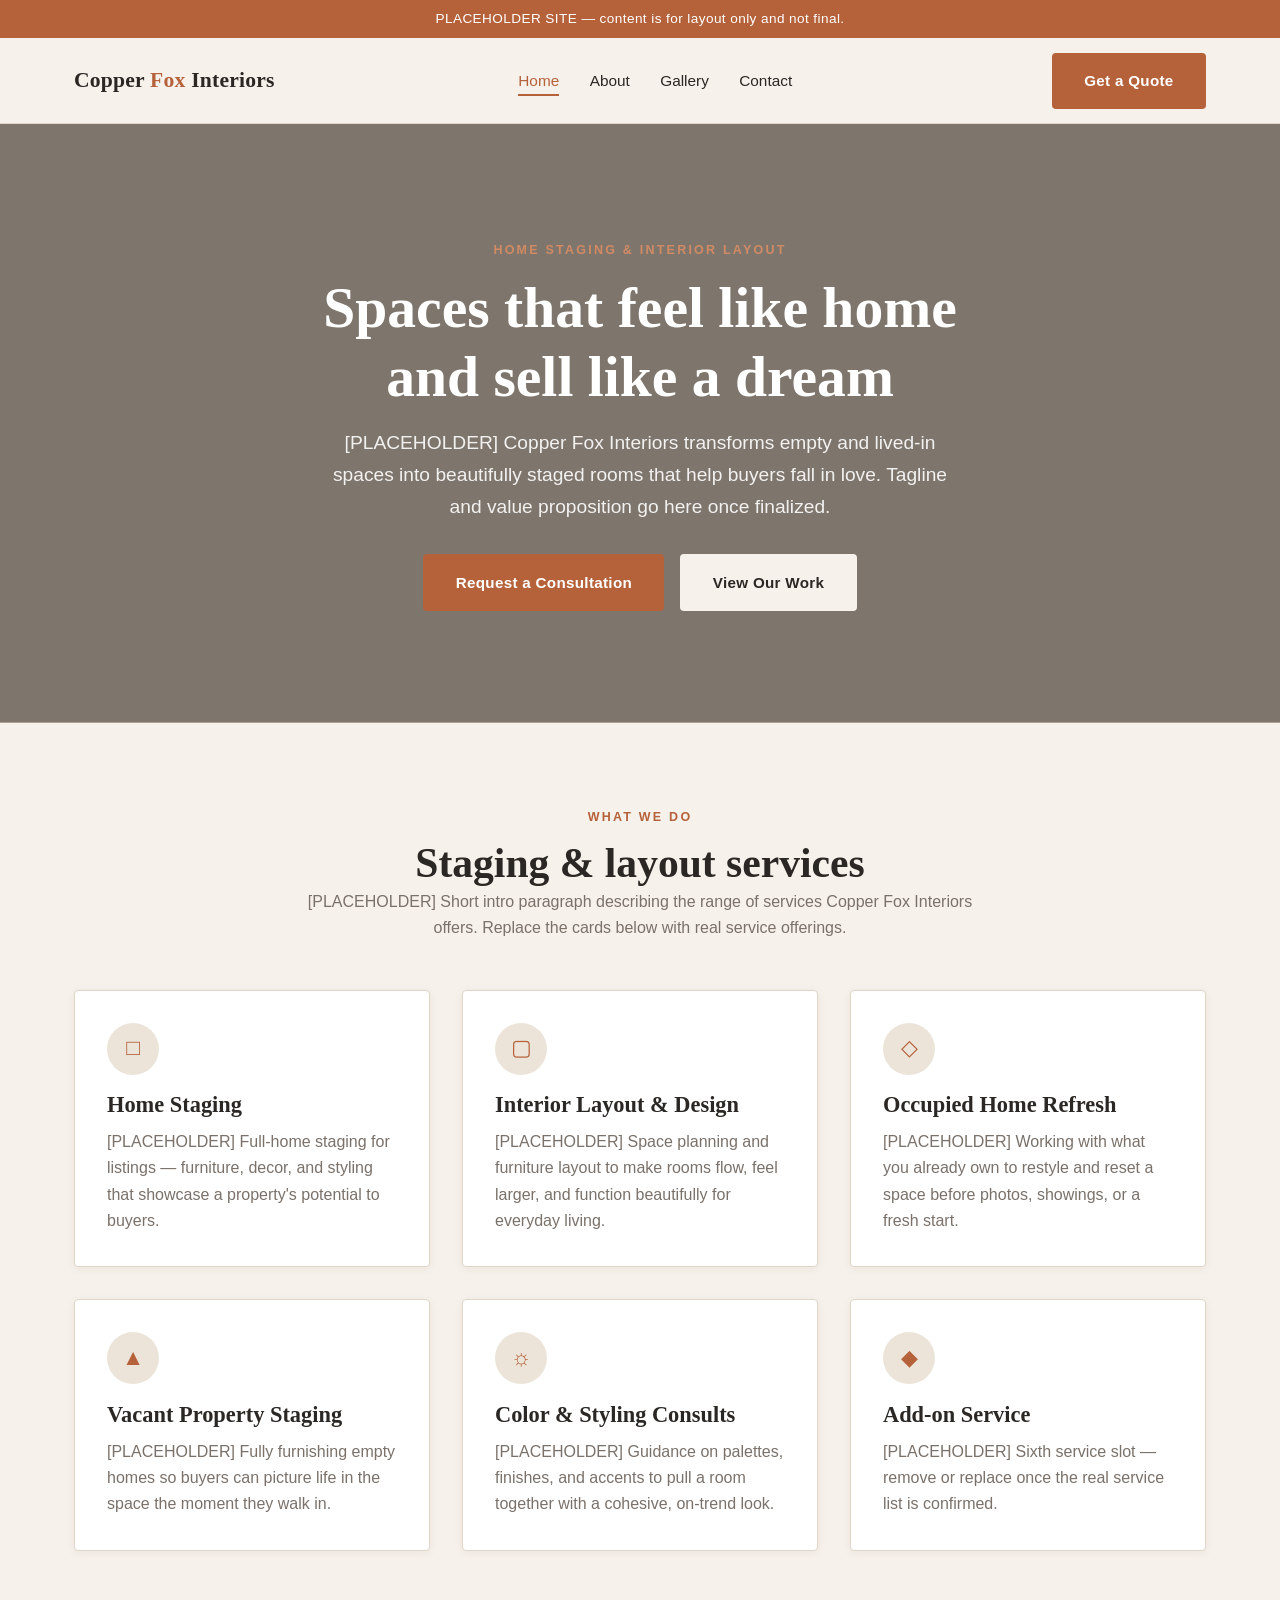
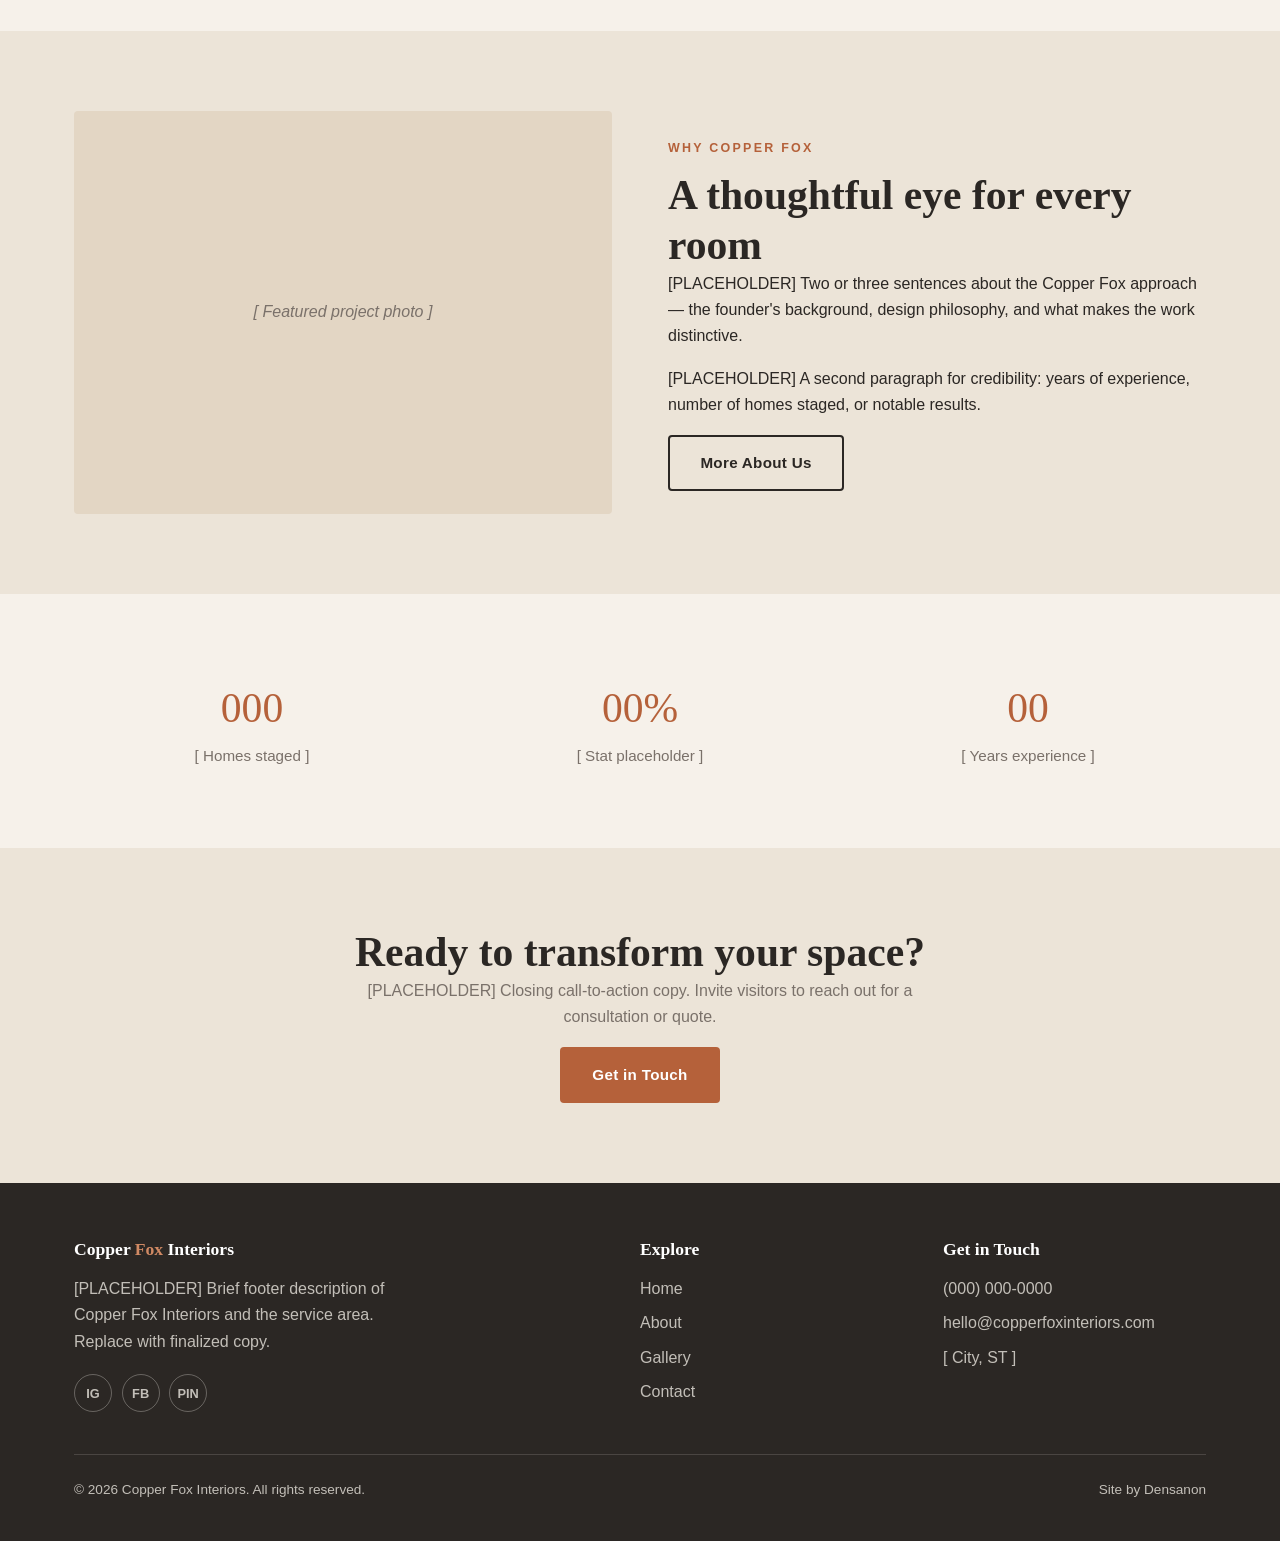
==== index.html @ 5c90b41a "Scaffold Copper Fox Interiors site with placeholders Home / About / Gallery / Contact static pages, " ====
<!DOCTYPE html>
<html lang="en">
<head>
  <meta charset="UTF-8">
  <meta name="viewport" content="width=device-width, initial-scale=1.0">
  <title>Copper Fox Interiors — Home Staging &amp; Interior Layout</title>
  <meta name="description" content="Copper Fox Interiors provides professional home staging and interior layout design. [PLACEHOLDER — replace with real service description and service area.]">
  <meta name="robots" content="index, follow">
  <link rel="canonical" href="https://copperfoxinteriors.com/">
  <meta property="og:title" content="Copper Fox Interiors — Home Staging &amp; Interior Layout">
  <meta property="og:description" content="Professional home staging and interior layout design. [PLACEHOLDER]">
  <meta property="og:type" content="website">
  <meta property="og:url" content="https://copperfoxinteriors.com/">
  <link rel="stylesheet" href="css/styles.css">

  <!-- TODO: replace with real LocalBusiness schema once details arrive -->
  <script type="application/ld+json">
  {
    "@context": "https://schema.org",
    "@type": "HomeAndConstructionBusiness",
    "name": "Copper Fox Interiors",
    "url": "https://copperfoxinteriors.com",
    "description": "Home staging and interior layout design. [PLACEHOLDER]",
    "telephone": "+1-000-000-0000",
    "address": {
      "@type": "PostalAddress",
      "addressLocality": "[CITY]",
      "addressRegion": "[ST]",
      "addressCountry": "US"
    },
    "priceRange": "$$"
  }
  </script>
</head>
<body>

  <!-- Remove this banner before launch -->
  <div class="placeholder-banner">PLACEHOLDER SITE — content is for layout only and not final.</div>

  <!-- ===== Header ===== -->
  <header class="site-header">
    <div class="header-inner">
      <a href="index.html" class="logo">
        <span class="logo-mark">Copper&nbsp;<span>Fox</span>&nbsp;Interiors</span>
      </a>
      <nav class="main-nav">
        <ul>
          <li><a href="index.html">Home</a></li>
          <li><a href="about.html">About</a></li>
          <li><a href="gallery.html">Gallery</a></li>
          <li><a href="contact.html">Contact</a></li>
        </ul>
      </nav>
      <a href="contact.html" class="btn btn-primary header-cta header-cta-desktop">Get a Quote</a>
      <button class="menu-toggle" aria-label="Toggle navigation menu">
        <span></span><span></span><span></span>
      </button>
    </div>
  </header>

  <!-- ===== Hero ===== -->
  <section class="hero">
    <div class="container">
      <span class="eyebrow">Home Staging &amp; Interior Layout</span>
      <h1>Spaces that feel like home<br>and sell like a dream</h1>
      <p>[PLACEHOLDER] Copper Fox Interiors transforms empty and lived-in spaces into
        beautifully staged rooms that help buyers fall in love. Tagline and value
        proposition go here once finalized.</p>
      <div class="hero-actions">
        <a href="contact.html" class="btn btn-primary">Request a Consultation</a>
        <a href="gallery.html" class="btn btn-light">View Our Work</a>
      </div>
    </div>
  </section>

  <!-- ===== Services ===== -->
  <section class="section">
    <div class="container">
      <div class="section-head">
        <span class="eyebrow">What We Do</span>
        <h2>Staging &amp; layout services</h2>
        <p>[PLACEHOLDER] Short intro paragraph describing the range of services Copper Fox
          Interiors offers. Replace the cards below with real service offerings.</p>
      </div>
      <div class="grid grid-3">
        <div class="card">
          <div class="card-icon">&#9633;</div>
          <h3>Home Staging</h3>
          <p>[PLACEHOLDER] Full-home staging for listings — furniture, decor, and styling
            that showcase a property's potential to buyers.</p>
        </div>
        <div class="card">
          <div class="card-icon">&#9634;</div>
          <h3>Interior Layout &amp; Design</h3>
          <p>[PLACEHOLDER] Space planning and furniture layout to make rooms flow, feel
            larger, and function beautifully for everyday living.</p>
        </div>
        <div class="card">
          <div class="card-icon">&#9671;</div>
          <h3>Occupied Home Refresh</h3>
          <p>[PLACEHOLDER] Working with what you already own to restyle and reset a space
            before photos, showings, or a fresh start.</p>
        </div>
        <div class="card">
          <div class="card-icon">&#9650;</div>
          <h3>Vacant Property Staging</h3>
          <p>[PLACEHOLDER] Fully furnishing empty homes so buyers can picture life in
            the space the moment they walk in.</p>
        </div>
        <div class="card">
          <div class="card-icon">&#9788;</div>
          <h3>Color &amp; Styling Consults</h3>
          <p>[PLACEHOLDER] Guidance on palettes, finishes, and accents to pull a room
            together with a cohesive, on-trend look.</p>
        </div>
        <div class="card">
          <div class="card-icon">&#9670;</div>
          <h3>Add-on Service</h3>
          <p>[PLACEHOLDER] Sixth service slot — remove or replace once the real service
            list is confirmed.</p>
        </div>
      </div>
    </div>
  </section>

  <!-- ===== Split / about teaser ===== -->
  <section class="section section-alt">
    <div class="container split">
      <div class="media"><span>[ Featured project photo ]</span></div>
      <div>
        <span class="eyebrow">Why Copper Fox</span>
        <h2>A thoughtful eye for every room</h2>
        <p>[PLACEHOLDER] Two or three sentences about the Copper Fox approach — the
          founder's background, design philosophy, and what makes the work distinctive.</p>
        <p>[PLACEHOLDER] A second paragraph for credibility: years of experience, number
          of homes staged, or notable results.</p>
        <a href="about.html" class="btn btn-outline">More About Us</a>
      </div>
    </div>
  </section>

  <!-- ===== Stats ===== -->
  <section class="section">
    <div class="container stats">
      <div>
        <div class="stat-num">000</div>
        <div class="stat-label">[ Homes staged ]</div>
      </div>
      <div>
        <div class="stat-num">00%</div>
        <div class="stat-label">[ Stat placeholder ]</div>
      </div>
      <div>
        <div class="stat-num">00</div>
        <div class="stat-label">[ Years experience ]</div>
      </div>
    </div>
  </section>

  <!-- ===== CTA ===== -->
  <section class="section section-alt">
    <div class="container section-head" style="margin-bottom:0;">
      <h2>Ready to transform your space?</h2>
      <p>[PLACEHOLDER] Closing call-to-action copy. Invite visitors to reach out for a
        consultation or quote.</p>
      <a href="contact.html" class="btn btn-primary">Get in Touch</a>
    </div>
  </section>

  <!-- ===== Footer ===== -->
  <footer class="site-footer">
    <div class="container">
      <div class="footer-grid">
        <div class="footer-col footer-about">
          <h4>Copper <span style="color:var(--color-copper-light);">Fox</span> Interiors</h4>
          <p>[PLACEHOLDER] Brief footer description of Copper Fox Interiors and the
            service area. Replace with finalized copy.</p>
          <div class="footer-social">
            <a href="#" aria-label="Instagram">IG</a>
            <a href="#" aria-label="Facebook">FB</a>
            <a href="#" aria-label="Pinterest">PIN</a>
          </div>
        </div>
        <div class="footer-col">
          <h4>Explore</h4>
          <ul>
            <li><a href="index.html">Home</a></li>
            <li><a href="about.html">About</a></li>
            <li><a href="gallery.html">Gallery</a></li>
            <li><a href="contact.html">Contact</a></li>
          </ul>
        </div>
        <div class="footer-col">
          <h4>Get in Touch</h4>
          <ul>
            <li><a href="tel:+10000000000">(000) 000-0000</a></li>
            <li><a href="mailto:hello@copperfoxinteriors.com">hello@copperfoxinteriors.com</a></li>
            <li>[ City, ST ]</li>
          </ul>
        </div>
      </div>
      <div class="footer-bottom">
        <p>&copy; 2026 Copper Fox Interiors. All rights reserved.</p>
        <p>Site by Densanon</p>
      </div>
    </div>
  </footer>

  <script src="js/main.js"></script>
</body>
</html>
---- css/styles.css ----
/* ============================================
   Copper Fox Interiors — Stylesheet
   Palette: copper / charcoal / warm cream
   ============================================ */

:root {
  --color-copper: #b5613a;       /* fox copper, primary accent */
  --color-copper-dark: #8f4a2b;
  --color-copper-light: #d18a64;
  --color-charcoal: #2b2724;     /* warm near-black for text/headers */
  --color-charcoal-soft: #423c37;
  --color-cream: #f6f1ea;        /* page background */
  --color-cream-dark: #ece4d8;
  --color-sand: #e3d6c4;
  --color-white: #ffffff;
  --color-muted: #7a716a;
  --color-line: #e0d6c8;
  --color-error: #c0392b;
  --color-success: #4f7d4f;

  --font-display: "Georgia", "Times New Roman", serif;
  --font-body: -apple-system, BlinkMacSystemFont, "Segoe UI", Roboto, Helvetica, Arial, sans-serif;

  --maxw: 1180px;
  --radius: 4px;
  --shadow-sm: 0 2px 10px rgba(43, 39, 36, 0.06);
  --shadow-md: 0 10px 30px rgba(43, 39, 36, 0.10);
  --transition: 0.25s ease;
}

* { box-sizing: border-box; margin: 0; padding: 0; }

html { scroll-behavior: smooth; }

body {
  font-family: var(--font-body);
  color: var(--color-charcoal);
  background: var(--color-cream);
  line-height: 1.65;
  -webkit-font-smoothing: antialiased;
}

h1, h2, h3, h4 {
  font-family: var(--font-display);
  font-weight: 600;
  line-height: 1.2;
  color: var(--color-charcoal);
}

h1 { font-size: clamp(2.2rem, 5vw, 3.6rem); }
h2 { font-size: clamp(1.8rem, 3.5vw, 2.6rem); }
h3 { font-size: 1.4rem; }

p { margin-bottom: 1rem; }

a { color: var(--color-copper); text-decoration: none; transition: color var(--transition); }
a:hover { color: var(--color-copper-dark); }

img { max-width: 100%; display: block; }

.container { max-width: var(--maxw); margin: 0 auto; padding: 0 1.5rem; }

.section { padding: 5rem 0; }
.section-alt { background: var(--color-cream-dark); }

.eyebrow {
  display: inline-block;
  font-family: var(--font-body);
  text-transform: uppercase;
  letter-spacing: 0.18em;
  font-size: 0.78rem;
  font-weight: 600;
  color: var(--color-copper);
  margin-bottom: 0.75rem;
}

.section-head { text-align: center; max-width: 680px; margin: 0 auto 3rem; }
.section-head p { color: var(--color-muted); }

/* --- Buttons --- */
.btn {
  display: inline-block;
  padding: 0.85rem 1.9rem;
  border-radius: var(--radius);
  font-weight: 600;
  font-size: 0.95rem;
  letter-spacing: 0.02em;
  cursor: pointer;
  border: 2px solid transparent;
  transition: all var(--transition);
}
.btn-primary { background: var(--color-copper); color: var(--color-white); }
.btn-primary:hover { background: var(--color-copper-dark); color: var(--color-white); transform: translateY(-2px); }
.btn-outline { border-color: var(--color-charcoal); color: var(--color-charcoal); background: transparent; }
.btn-outline:hover { background: var(--color-charcoal); color: var(--color-cream); }
.btn-light { background: var(--color-cream); color: var(--color-charcoal); }
.btn-light:hover { background: var(--color-white); }

/* ============================================
   Header
   ============================================ */
.site-header {
  position: sticky; top: 0; z-index: 100;
  background: rgba(246, 241, 234, 0.95);
  backdrop-filter: blur(8px);
  border-bottom: 1px solid var(--color-line);
  transition: box-shadow var(--transition);
}
.site-header.scrolled { box-shadow: var(--shadow-sm); }
.header-inner {
  max-width: var(--maxw); margin: 0 auto;
  display: flex; align-items: center; justify-content: space-between;
  padding: 0.9rem 1.5rem;
}
.logo { display: flex; align-items: center; gap: 0.6rem; }
.logo-mark {
  font-family: var(--font-display);
  font-size: 1.35rem; font-weight: 700; color: var(--color-charcoal);
  letter-spacing: 0.01em;
}
.logo-mark span { color: var(--color-copper); }

.main-nav ul { list-style: none; display: flex; gap: 1.9rem; align-items: center; }
.main-nav a {
  color: var(--color-charcoal); font-weight: 500; font-size: 0.96rem;
  padding: 0.3rem 0; position: relative;
}
.main-nav a::after {
  content: ""; position: absolute; left: 0; bottom: -2px;
  width: 0; height: 2px; background: var(--color-copper); transition: width var(--transition);
}
.main-nav a:hover::after, .main-nav a.active::after { width: 100%; }
.main-nav a.active { color: var(--color-copper); }

.header-cta { margin-left: 1rem; }

.menu-toggle {
  display: none; flex-direction: column; gap: 5px;
  background: none; border: none; cursor: pointer; padding: 6px;
}
.menu-toggle span { width: 26px; height: 2px; background: var(--color-charcoal); transition: var(--transition); }
.menu-toggle.active span:nth-child(1) { transform: translateY(7px) rotate(45deg); }
.menu-toggle.active span:nth-child(2) { opacity: 0; }
.menu-toggle.active span:nth-child(3) { transform: translateY(-7px) rotate(-45deg); }

/* ============================================
   Hero
   ============================================ */
.hero {
  position: relative;
  background:
    linear-gradient(rgba(43,39,36,0.55), rgba(43,39,36,0.55)),
    var(--color-sand);
  background-size: cover; background-position: center;
  color: var(--color-cream);
  text-align: center;
  padding: 7rem 1.5rem;
}
.hero h1 { color: var(--color-white); margin-bottom: 1rem; }
.hero p { font-size: 1.2rem; max-width: 620px; margin: 0 auto 2rem; color: rgba(255,255,255,0.9); }
.hero .eyebrow { color: var(--color-copper-light); }
.hero-actions { display: flex; gap: 1rem; justify-content: center; flex-wrap: wrap; }

/* ============================================
   Feature / Service cards
   ============================================ */
.grid { display: grid; gap: 2rem; }
.grid-3 { grid-template-columns: repeat(3, 1fr); }
.grid-2 { grid-template-columns: repeat(2, 1fr); }

.card {
  background: var(--color-white);
  border: 1px solid var(--color-line);
  border-radius: var(--radius);
  padding: 2rem;
  box-shadow: var(--shadow-sm);
  transition: transform var(--transition), box-shadow var(--transition);
}
.card:hover { transform: translateY(-4px); box-shadow: var(--shadow-md); }
.card-icon {
  width: 52px; height: 52px; border-radius: 50%;
  background: var(--color-cream-dark); color: var(--color-copper);
  display: flex; align-items: center; justify-content: center;
  font-size: 1.4rem; margin-bottom: 1.1rem;
}
.card h3 { margin-bottom: 0.6rem; }
.card p { color: var(--color-muted); margin-bottom: 0; }

/* --- Split section (image + text) --- */
.split { display: grid; grid-template-columns: 1fr 1fr; gap: 3.5rem; align-items: center; }
.split .media {
  background: var(--color-sand);
  border-radius: var(--radius);
  aspect-ratio: 4 / 3;
  display: flex; align-items: center; justify-content: center;
  color: var(--color-muted); font-style: italic;
  overflow: hidden;
}
.split .media img { width: 100%; height: 100%; object-fit: cover; }

/* --- Stats --- */
.stats { display: grid; grid-template-columns: repeat(3, 1fr); gap: 2rem; text-align: center; }
.stat-num { font-family: var(--font-display); font-size: 2.6rem; color: var(--color-copper); }
.stat-label { color: var(--color-muted); font-size: 0.95rem; }

/* ============================================
   Gallery
   ============================================ */
.gallery-filters { display: flex; gap: 0.6rem; justify-content: center; flex-wrap: wrap; margin-bottom: 2.5rem; }
.filter-btn {
  background: transparent; border: 1px solid var(--color-line);
  padding: 0.5rem 1.2rem; border-radius: 30px; cursor: pointer;
  font-size: 0.9rem; color: var(--color-charcoal); transition: var(--transition);
}
.filter-btn:hover { border-color: var(--color-copper); color: var(--color-copper); }
.filter-btn.active { background: var(--color-copper); border-color: var(--color-copper); color: var(--color-white); }

.gallery-grid { display: grid; grid-template-columns: repeat(3, 1fr); gap: 1.25rem; }
.gallery-item {
  position: relative; aspect-ratio: 1; overflow: hidden; border-radius: var(--radius);
  background: var(--color-sand);
  display: flex; align-items: center; justify-content: center;
  color: var(--color-muted); font-style: italic; font-size: 0.85rem;
}
.gallery-item img { width: 100%; height: 100%; object-fit: cover; transition: transform 0.4s ease; }
.gallery-item:hover img { transform: scale(1.06); }
.gallery-caption {
  position: absolute; inset: auto 0 0 0;
  background: linear-gradient(transparent, rgba(43,39,36,0.8));
  color: var(--color-cream); padding: 1rem; font-size: 0.9rem; font-style: normal;
  opacity: 0; transition: opacity var(--transition);
}
.gallery-item:hover .gallery-caption { opacity: 1; }

/* ============================================
   Contact form
   ============================================ */
.contact-layout { display: grid; grid-template-columns: 1.2fr 1fr; gap: 3rem; }
.form-group { margin-bottom: 1.25rem; }
.form-group label { display: block; font-weight: 600; font-size: 0.9rem; margin-bottom: 0.4rem; }
.form-group input, .form-group select, .form-group textarea {
  width: 100%; padding: 0.8rem 1rem;
  border: 1px solid var(--color-line); border-radius: var(--radius);
  font-family: inherit; font-size: 1rem; background: var(--color-white);
  transition: border-color var(--transition);
}
.form-group input:focus, .form-group select:focus, .form-group textarea:focus {
  outline: none; border-color: var(--color-copper);
}
.form-group textarea { resize: vertical; min-height: 130px; }

.contact-info-card { background: var(--color-charcoal); color: var(--color-cream); padding: 2.5rem; border-radius: var(--radius); }
.contact-info-card h3 { color: var(--color-white); }
.contact-info-card a { color: var(--color-copper-light); }
.contact-info-item { margin-bottom: 1.4rem; }
.contact-info-item .label { text-transform: uppercase; letter-spacing: 0.1em; font-size: 0.75rem; color: var(--color-copper-light); }

/* ============================================
   Footer
   ============================================ */
.site-footer { background: var(--color-charcoal); color: rgba(246,241,234,0.75); padding: 3.5rem 0 1.5rem; }
.footer-grid { display: grid; grid-template-columns: 2fr 1fr 1fr; gap: 2.5rem; }
.footer-col h4 { color: var(--color-white); margin-bottom: 1rem; font-size: 1.1rem; }
.footer-col ul { list-style: none; }
.footer-col ul li { margin-bottom: 0.5rem; }
.footer-col a { color: rgba(246,241,234,0.75); }
.footer-col a:hover { color: var(--color-copper-light); }
.footer-about p { max-width: 360px; }
.footer-social { display: flex; gap: 0.6rem; margin-top: 1.2rem; }
.footer-social a {
  width: 38px; height: 38px; border-radius: 50%;
  border: 1px solid rgba(246,241,234,0.3);
  display: flex; align-items: center; justify-content: center;
  font-size: 0.8rem; font-weight: 600; color: rgba(246,241,234,0.75);
}
.footer-social a:hover { background: var(--color-copper); border-color: var(--color-copper); color: var(--color-white); }
.footer-bottom {
  border-top: 1px solid rgba(246,241,234,0.15);
  margin-top: 2.5rem; padding-top: 1.5rem;
  display: flex; justify-content: space-between; flex-wrap: wrap; gap: 0.5rem;
  font-size: 0.85rem;
}

/* --- Placeholder banner (remove before launch) --- */
.placeholder-banner {
  background: var(--color-copper);
  color: var(--color-white);
  text-align: center;
  padding: 0.5rem 1rem;
  font-size: 0.85rem;
  letter-spacing: 0.03em;
}

/* ============================================
   Page hero (interior pages)
   ============================================ */
.page-hero { background: var(--color-cream-dark); padding: 3.5rem 0; text-align: center; border-bottom: 1px solid var(--color-line); }
.page-hero p { color: var(--color-muted); max-width: 600px; margin: 0.5rem auto 0; }

/* ============================================
   Responsive
   ============================================ */
@media (max-width: 920px) {
  .grid-3, .stats, .gallery-grid { grid-template-columns: repeat(2, 1fr); }
  .split, .contact-layout, .footer-grid { grid-template-columns: 1fr; gap: 2rem; }
}

@media (max-width: 768px) {
  .menu-toggle { display: flex; }
  .header-cta-desktop { display: none; }
  .main-nav {
    position: fixed; inset: 0 0 0 auto; width: 80%; max-width: 320px;
    background: var(--color-cream); flex-direction: column;
    padding: 5rem 2rem 2rem; transform: translateX(100%);
    transition: transform var(--transition); box-shadow: var(--shadow-md);
  }
  .main-nav.open { transform: translateX(0); }
  .main-nav ul { flex-direction: column; gap: 1.4rem; align-items: flex-start; }
  .grid-3, .grid-2, .stats, .gallery-grid { grid-template-columns: 1fr; }
}
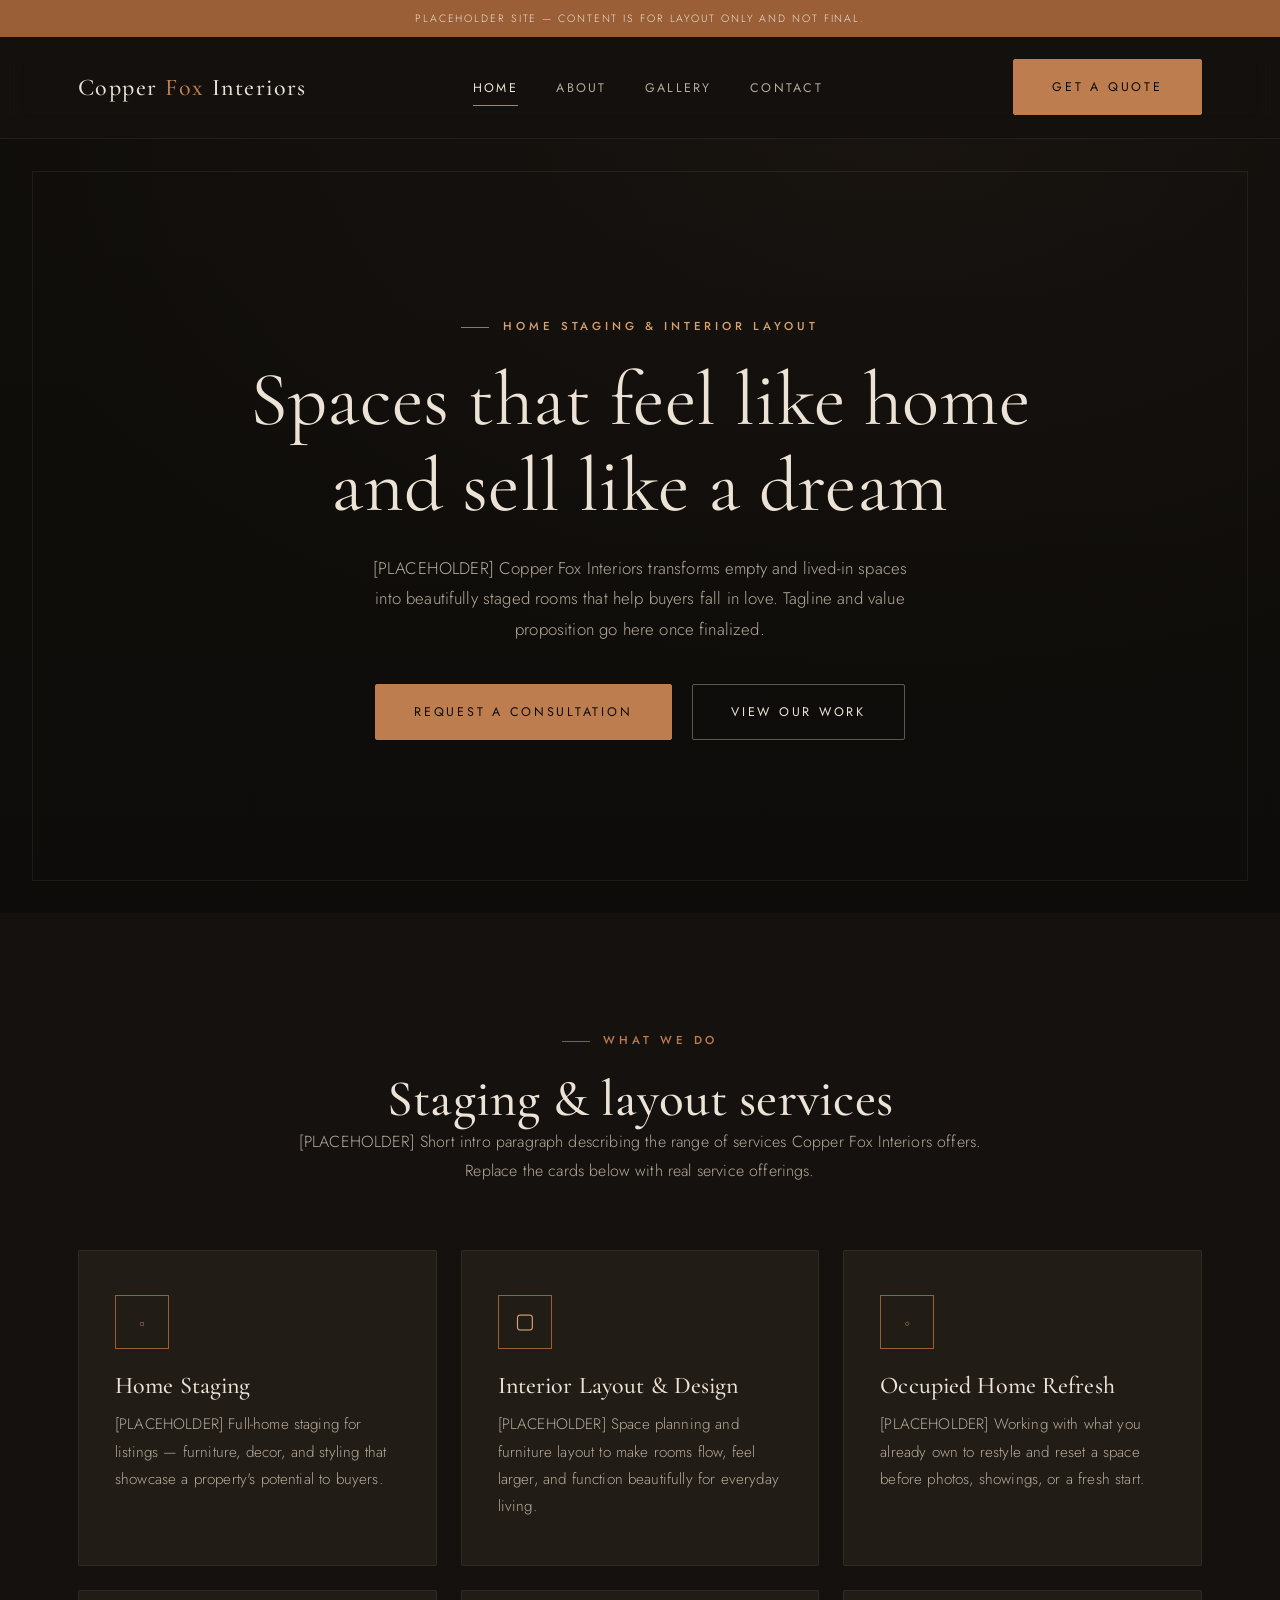
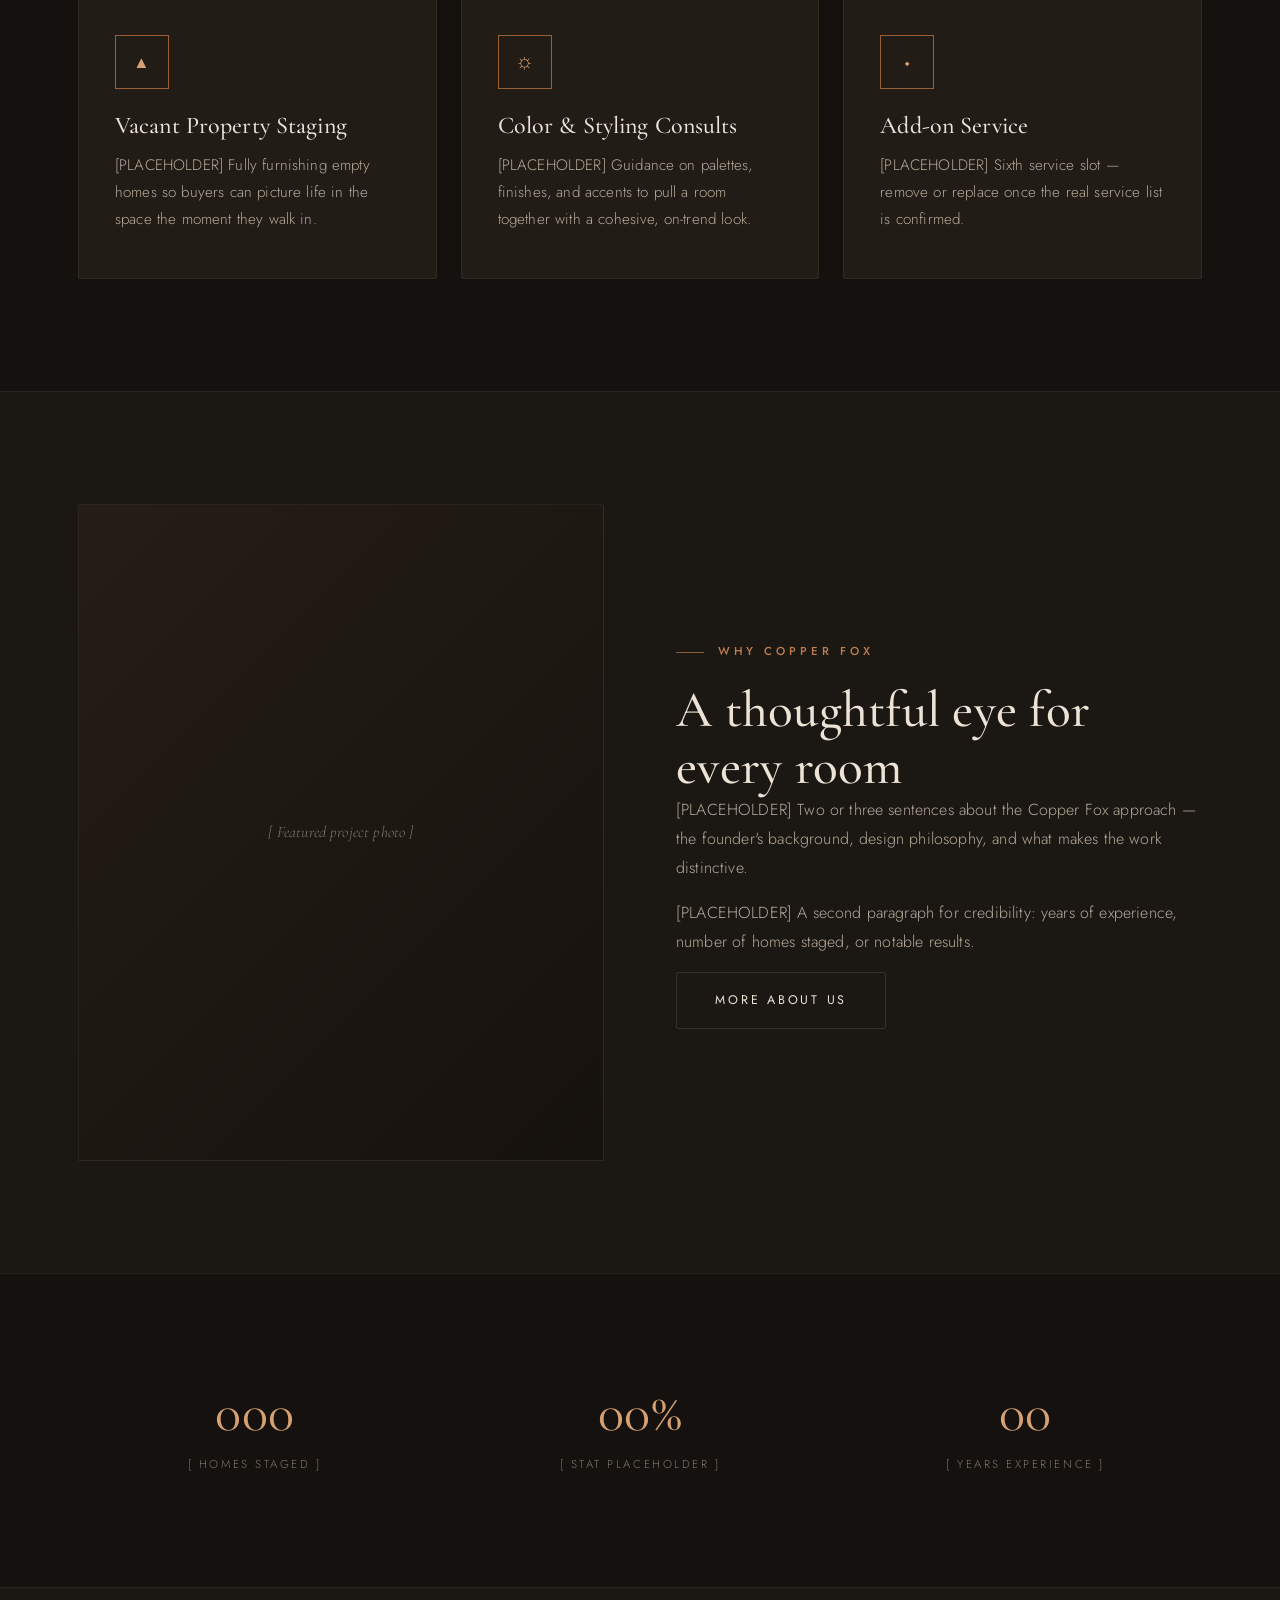
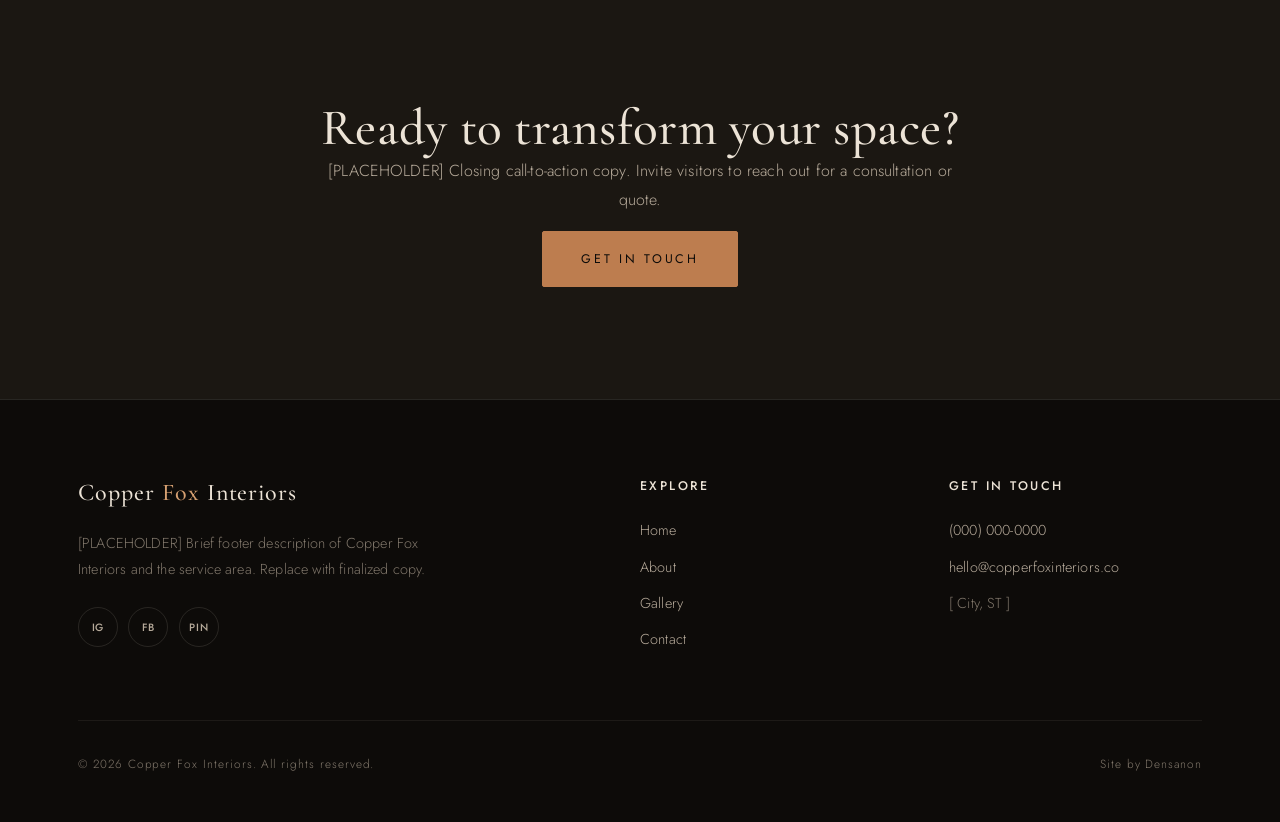
==== commit a2d06b1f: "Restyle to dark/moody/luxury/timeless theme, switch domain to .co - Rewrite styles.css: warm near-bl" ====
--- a/index.html
+++ b/index.html
@@ -6,11 +6,14 @@
   <title>Copper Fox Interiors — Home Staging &amp; Interior Layout</title>
   <meta name="description" content="Copper Fox Interiors provides professional home staging and interior layout design. [PLACEHOLDER — replace with real service description and service area.]">
   <meta name="robots" content="index, follow">
-  <link rel="canonical" href="https://copperfoxinteriors.com/">
+  <link rel="canonical" href="https://copperfoxinteriors.co/">
   <meta property="og:title" content="Copper Fox Interiors — Home Staging &amp; Interior Layout">
   <meta property="og:description" content="Professional home staging and interior layout design. [PLACEHOLDER]">
   <meta property="og:type" content="website">
-  <meta property="og:url" content="https://copperfoxinteriors.com/">
+  <meta property="og:url" content="https://copperfoxinteriors.co/">
+  <link rel="preconnect" href="https://fonts.googleapis.com">
+  <link rel="preconnect" href="https://fonts.gstatic.com" crossorigin>
+  <link href="https://fonts.googleapis.com/css2?family=Cormorant+Garamond:wght@400;500;600&display=swap&family=Jost:wght@300;400;500" rel="stylesheet">
   <link rel="stylesheet" href="css/styles.css">
 
   <!-- TODO: replace with real LocalBusiness schema once details arrive -->
@@ -19,7 +22,7 @@
     "@context": "https://schema.org",
     "@type": "HomeAndConstructionBusiness",
     "name": "Copper Fox Interiors",
-    "url": "https://copperfoxinteriors.com",
+    "url": "https://copperfoxinteriors.co",
     "description": "Home staging and interior layout design. [PLACEHOLDER]",
     "telephone": "+1-000-000-0000",
     "address": {
@@ -172,7 +175,7 @@
     <div class="container">
       <div class="footer-grid">
         <div class="footer-col footer-about">
-          <h4>Copper <span style="color:var(--color-copper-light);">Fox</span> Interiors</h4>
+          <h4>Copper <span style="color:var(--copper-light);">Fox</span> Interiors</h4>
           <p>[PLACEHOLDER] Brief footer description of Copper Fox Interiors and the
             service area. Replace with finalized copy.</p>
           <div class="footer-social">
@@ -194,7 +197,7 @@
           <h4>Get in Touch</h4>
           <ul>
             <li><a href="tel:+10000000000">(000) 000-0000</a></li>
-            <li><a href="mailto:hello@copperfoxinteriors.com">hello@copperfoxinteriors.com</a></li>
+            <li><a href="mailto:hello@copperfoxinteriors.co">hello@copperfoxinteriors.co</a></li>
             <li>[ City, ST ]</li>
           </ul>
         </div>
--- a/css/styles.css
+++ b/css/styles.css
@@ -1,31 +1,41 @@
 /* ============================================
    Copper Fox Interiors — Stylesheet
-   Palette: copper / charcoal / warm cream
+   Aesthetic: dark · moody · luxury · timeless
+   Deep warm near-black, copper + muted gold,
+   elegant serif display over a clean sans.
    ============================================ */
 
 :root {
-  --color-copper: #b5613a;       /* fox copper, primary accent */
-  --color-copper-dark: #8f4a2b;
-  --color-copper-light: #d18a64;
-  --color-charcoal: #2b2724;     /* warm near-black for text/headers */
-  --color-charcoal-soft: #423c37;
-  --color-cream: #f6f1ea;        /* page background */
-  --color-cream-dark: #ece4d8;
-  --color-sand: #e3d6c4;
-  --color-white: #ffffff;
-  --color-muted: #7a716a;
-  --color-line: #e0d6c8;
-  --color-error: #c0392b;
-  --color-success: #4f7d4f;
-
-  --font-display: "Georgia", "Times New Roman", serif;
-  --font-body: -apple-system, BlinkMacSystemFont, "Segoe UI", Roboto, Helvetica, Arial, sans-serif;
+  /* Surfaces — warm near-blacks, layered */
+  --bg:          #14110e;   /* page */
+  --bg-alt:      #1b1712;   /* alternating sections */
+  --bg-elevated: #221c16;   /* cards, raised panels */
+  --bg-deep:     #0d0b09;   /* footer, hero overlay */
+
+  /* Ink — bone / parchment */
+  --ink:        #ece3d6;    /* primary text */
+  --ink-soft:   #b6aa9a;    /* secondary text */
+  --ink-faint:  #80776b;    /* captions, labels */
+
+  /* Metals — the accents */
+  --copper:       #bd7d4f;
+  --copper-light: #d6a071;
+  --copper-deep:  #9a5f37;
+  --gold:         #c8a96d;  /* subtle metallic for fine lines */
+
+  --line:       rgba(236, 227, 214, 0.12);
+  --line-soft:  rgba(236, 227, 214, 0.07);
+  --error:      #c0563f;
+  --success:    #7a9a6b;
+
+  --font-display: "Cormorant Garamond", "Playfair Display", Georgia, "Times New Roman", serif;
+  --font-body:    "Jost", "Montserrat", -apple-system, BlinkMacSystemFont, "Segoe UI", Helvetica, Arial, sans-serif;
 
   --maxw: 1180px;
-  --radius: 4px;
-  --shadow-sm: 0 2px 10px rgba(43, 39, 36, 0.06);
-  --shadow-md: 0 10px 30px rgba(43, 39, 36, 0.10);
-  --transition: 0.25s ease;
+  --radius: 2px;
+  --shadow: 0 24px 60px rgba(0, 0, 0, 0.45);
+  --shadow-sm: 0 10px 30px rgba(0, 0, 0, 0.35);
+  --transition: 0.35s cubic-bezier(0.22, 0.61, 0.36, 1);
 }
 
 * { box-sizing: border-box; margin: 0; padding: 0; }
@@ -34,111 +44,130 @@
 
 body {
   font-family: var(--font-body);
-  color: var(--color-charcoal);
-  background: var(--color-cream);
-  line-height: 1.65;
+  font-weight: 300;
+  color: var(--ink-soft);
+  background: var(--bg);
+  line-height: 1.8;
+  letter-spacing: 0.01em;
   -webkit-font-smoothing: antialiased;
 }
 
 h1, h2, h3, h4 {
   font-family: var(--font-display);
-  font-weight: 600;
-  line-height: 1.2;
-  color: var(--color-charcoal);
-}
-
-h1 { font-size: clamp(2.2rem, 5vw, 3.6rem); }
-h2 { font-size: clamp(1.8rem, 3.5vw, 2.6rem); }
-h3 { font-size: 1.4rem; }
+  font-weight: 500;
+  line-height: 1.12;
+  color: var(--ink);
+  letter-spacing: 0.005em;
+}
+
+h1 { font-size: clamp(2.8rem, 6vw, 5rem); font-weight: 500; }
+h2 { font-size: clamp(2rem, 4vw, 3.2rem); }
+h3 { font-size: 1.5rem; }
 
 p { margin-bottom: 1rem; }
 
-a { color: var(--color-copper); text-decoration: none; transition: color var(--transition); }
-a:hover { color: var(--color-copper-dark); }
+a { color: var(--copper-light); text-decoration: none; transition: color var(--transition); }
+a:hover { color: var(--copper); }
 
 img { max-width: 100%; display: block; }
 
-.container { max-width: var(--maxw); margin: 0 auto; padding: 0 1.5rem; }
-
-.section { padding: 5rem 0; }
-.section-alt { background: var(--color-cream-dark); }
+.container { max-width: var(--maxw); margin: 0 auto; padding: 0 1.75rem; }
+
+.section { padding: 7rem 0; }
+.section-alt { background: var(--bg-alt); }
+
+/* Hairline divider used between major sections */
+.section + .section { border-top: 1px solid var(--line-soft); }
 
 .eyebrow {
   display: inline-block;
   font-family: var(--font-body);
   text-transform: uppercase;
-  letter-spacing: 0.18em;
-  font-size: 0.78rem;
-  font-weight: 600;
-  color: var(--color-copper);
-  margin-bottom: 0.75rem;
-}
-
-.section-head { text-align: center; max-width: 680px; margin: 0 auto 3rem; }
-.section-head p { color: var(--color-muted); }
+  letter-spacing: 0.34em;
+  font-size: 0.72rem;
+  font-weight: 500;
+  color: var(--copper);
+  margin-bottom: 1.25rem;
+}
+.eyebrow::before {
+  content: ""; display: inline-block;
+  width: 28px; height: 1px; background: var(--copper);
+  vertical-align: middle; margin-right: 0.85rem;
+  opacity: 0.7;
+}
+
+.section-head { text-align: center; max-width: 700px; margin: 0 auto 4rem; }
+.section-head p { color: var(--ink-soft); }
 
 /* --- Buttons --- */
 .btn {
   display: inline-block;
-  padding: 0.85rem 1.9rem;
+  padding: 1rem 2.4rem;
   border-radius: var(--radius);
-  font-weight: 600;
-  font-size: 0.95rem;
-  letter-spacing: 0.02em;
+  font-family: var(--font-body);
+  font-weight: 400;
+  font-size: 0.78rem;
+  text-transform: uppercase;
+  letter-spacing: 0.22em;
   cursor: pointer;
-  border: 2px solid transparent;
+  border: 1px solid transparent;
   transition: all var(--transition);
 }
-.btn-primary { background: var(--color-copper); color: var(--color-white); }
-.btn-primary:hover { background: var(--color-copper-dark); color: var(--color-white); transform: translateY(-2px); }
-.btn-outline { border-color: var(--color-charcoal); color: var(--color-charcoal); background: transparent; }
-.btn-outline:hover { background: var(--color-charcoal); color: var(--color-cream); }
-.btn-light { background: var(--color-cream); color: var(--color-charcoal); }
-.btn-light:hover { background: var(--color-white); }
+.btn-primary {
+  background: var(--copper);
+  color: var(--bg-deep);
+  border-color: var(--copper);
+}
+.btn-primary:hover { background: var(--copper-light); border-color: var(--copper-light); color: var(--bg-deep); }
+.btn-outline { border-color: var(--line); color: var(--ink); background: transparent; }
+.btn-outline:hover { border-color: var(--copper); color: var(--copper); }
+.btn-light { background: transparent; border-color: rgba(236,227,214,0.35); color: var(--ink); }
+.btn-light:hover { border-color: var(--ink); background: var(--ink); color: var(--bg-deep); }
 
 /* ============================================
    Header
    ============================================ */
 .site-header {
   position: sticky; top: 0; z-index: 100;
-  background: rgba(246, 241, 234, 0.95);
-  backdrop-filter: blur(8px);
-  border-bottom: 1px solid var(--color-line);
-  transition: box-shadow var(--transition);
-}
-.site-header.scrolled { box-shadow: var(--shadow-sm); }
+  background: rgba(20, 17, 14, 0.78);
+  backdrop-filter: blur(14px);
+  border-bottom: 1px solid var(--line-soft);
+  transition: background var(--transition), border-color var(--transition);
+}
+.site-header.scrolled { background: rgba(13, 11, 9, 0.95); border-color: var(--line); }
 .header-inner {
   max-width: var(--maxw); margin: 0 auto;
   display: flex; align-items: center; justify-content: space-between;
-  padding: 0.9rem 1.5rem;
-}
-.logo { display: flex; align-items: center; gap: 0.6rem; }
+  padding: 1.4rem 1.75rem;
+}
+.logo { display: flex; align-items: center; }
 .logo-mark {
   font-family: var(--font-display);
-  font-size: 1.35rem; font-weight: 700; color: var(--color-charcoal);
-  letter-spacing: 0.01em;
-}
-.logo-mark span { color: var(--color-copper); }
-
-.main-nav ul { list-style: none; display: flex; gap: 1.9rem; align-items: center; }
+  font-size: 1.5rem; font-weight: 500; color: var(--ink);
+  letter-spacing: 0.06em;
+}
+.logo-mark span { color: var(--copper); }
+
+.main-nav ul { list-style: none; display: flex; gap: 2.4rem; align-items: center; }
 .main-nav a {
-  color: var(--color-charcoal); font-weight: 500; font-size: 0.96rem;
+  color: var(--ink-soft); font-weight: 400; font-size: 0.78rem;
+  text-transform: uppercase; letter-spacing: 0.18em;
   padding: 0.3rem 0; position: relative;
 }
 .main-nav a::after {
-  content: ""; position: absolute; left: 0; bottom: -2px;
-  width: 0; height: 2px; background: var(--color-copper); transition: width var(--transition);
-}
+  content: ""; position: absolute; left: 0; bottom: -4px;
+  width: 0; height: 1px; background: var(--copper); transition: width var(--transition);
+}
+.main-nav a:hover, .main-nav a.active { color: var(--ink); }
 .main-nav a:hover::after, .main-nav a.active::after { width: 100%; }
-.main-nav a.active { color: var(--color-copper); }
-
-.header-cta { margin-left: 1rem; }
+
+.header-cta { margin-left: 1.5rem; }
 
 .menu-toggle {
-  display: none; flex-direction: column; gap: 5px;
+  display: none; flex-direction: column; gap: 6px;
   background: none; border: none; cursor: pointer; padding: 6px;
 }
-.menu-toggle span { width: 26px; height: 2px; background: var(--color-charcoal); transition: var(--transition); }
+.menu-toggle span { width: 26px; height: 1px; background: var(--ink); transition: var(--transition); }
 .menu-toggle.active span:nth-child(1) { transform: translateY(7px) rotate(45deg); }
 .menu-toggle.active span:nth-child(2) { opacity: 0; }
 .menu-toggle.active span:nth-child(3) { transform: translateY(-7px) rotate(-45deg); }
@@ -148,173 +177,216 @@
    ============================================ */
 .hero {
   position: relative;
+  min-height: 86vh;
+  display: flex; align-items: center;
   background:
-    linear-gradient(rgba(43,39,36,0.55), rgba(43,39,36,0.55)),
-    var(--color-sand);
+    linear-gradient(rgba(13,11,9,0.62), rgba(13,11,9,0.78)),
+    radial-gradient(120% 120% at 70% 0%, #2a221a 0%, #14110e 60%);
   background-size: cover; background-position: center;
-  color: var(--color-cream);
+  color: var(--ink);
   text-align: center;
-  padding: 7rem 1.5rem;
-}
-.hero h1 { color: var(--color-white); margin-bottom: 1rem; }
-.hero p { font-size: 1.2rem; max-width: 620px; margin: 0 auto 2rem; color: rgba(255,255,255,0.9); }
-.hero .eyebrow { color: var(--color-copper-light); }
-.hero-actions { display: flex; gap: 1rem; justify-content: center; flex-wrap: wrap; }
+  padding: 6rem 1.75rem;
+  overflow: hidden;
+}
+/* fine copper hairline framing the hero */
+.hero::after {
+  content: ""; position: absolute; inset: 2rem;
+  border: 1px solid var(--line-soft);
+  pointer-events: none;
+}
+.hero .container { position: relative; z-index: 2; }
+.hero h1 { color: var(--ink); margin-bottom: 1.5rem; font-weight: 400; }
+.hero p { font-size: 1.05rem; max-width: 560px; margin: 0 auto 2.5rem; color: var(--ink-soft); }
+.hero .eyebrow { color: var(--copper-light); }
+.hero .eyebrow::before { background: var(--copper-light); }
+.hero-actions { display: flex; gap: 1.25rem; justify-content: center; flex-wrap: wrap; }
 
 /* ============================================
    Feature / Service cards
    ============================================ */
-.grid { display: grid; gap: 2rem; }
+.grid { display: grid; gap: 1.5rem; }
 .grid-3 { grid-template-columns: repeat(3, 1fr); }
 .grid-2 { grid-template-columns: repeat(2, 1fr); }
 
 .card {
-  background: var(--color-white);
-  border: 1px solid var(--color-line);
+  background: var(--bg-elevated);
+  border: 1px solid var(--line-soft);
   border-radius: var(--radius);
-  padding: 2rem;
-  box-shadow: var(--shadow-sm);
-  transition: transform var(--transition), box-shadow var(--transition);
-}
-.card:hover { transform: translateY(-4px); box-shadow: var(--shadow-md); }
+  padding: 2.75rem 2.25rem;
+  transition: transform var(--transition), border-color var(--transition), box-shadow var(--transition);
+}
+.card:hover { transform: translateY(-6px); border-color: var(--copper-deep); box-shadow: var(--shadow-sm); }
 .card-icon {
-  width: 52px; height: 52px; border-radius: 50%;
-  background: var(--color-cream-dark); color: var(--color-copper);
+  width: 54px; height: 54px;
+  border: 1px solid var(--copper-deep); color: var(--copper-light);
   display: flex; align-items: center; justify-content: center;
-  font-size: 1.4rem; margin-bottom: 1.1rem;
-}
-.card h3 { margin-bottom: 0.6rem; }
-.card p { color: var(--color-muted); margin-bottom: 0; }
+  font-size: 1.3rem; margin-bottom: 1.5rem;
+  font-family: var(--font-display);
+}
+.card h3 { margin-bottom: 0.75rem; color: var(--ink); }
+.card p { color: var(--ink-soft); margin-bottom: 0; font-size: 0.95rem; }
 
 /* --- Split section (image + text) --- */
-.split { display: grid; grid-template-columns: 1fr 1fr; gap: 3.5rem; align-items: center; }
+.split { display: grid; grid-template-columns: 1fr 1fr; gap: 4.5rem; align-items: center; }
 .split .media {
-  background: var(--color-sand);
+  background:
+    linear-gradient(135deg, #251d16, #16120e);
+  border: 1px solid var(--line-soft);
   border-radius: var(--radius);
-  aspect-ratio: 4 / 3;
+  aspect-ratio: 4 / 5;
   display: flex; align-items: center; justify-content: center;
-  color: var(--color-muted); font-style: italic;
+  color: var(--ink-faint); font-style: italic; font-family: var(--font-display);
   overflow: hidden;
 }
 .split .media img { width: 100%; height: 100%; object-fit: cover; }
 
 /* --- Stats --- */
 .stats { display: grid; grid-template-columns: repeat(3, 1fr); gap: 2rem; text-align: center; }
-.stat-num { font-family: var(--font-display); font-size: 2.6rem; color: var(--color-copper); }
-.stat-label { color: var(--color-muted); font-size: 0.95rem; }
+.stat-num { font-family: var(--font-display); font-size: 3.4rem; color: var(--copper-light); font-weight: 400; line-height: 1; }
+.stat-label {
+  color: var(--ink-faint); font-size: 0.72rem; margin-top: 0.85rem;
+  text-transform: uppercase; letter-spacing: 0.22em;
+}
 
 /* ============================================
    Gallery
    ============================================ */
-.gallery-filters { display: flex; gap: 0.6rem; justify-content: center; flex-wrap: wrap; margin-bottom: 2.5rem; }
+.gallery-filters { display: flex; gap: 0.6rem; justify-content: center; flex-wrap: wrap; margin-bottom: 3rem; }
 .filter-btn {
-  background: transparent; border: 1px solid var(--color-line);
-  padding: 0.5rem 1.2rem; border-radius: 30px; cursor: pointer;
-  font-size: 0.9rem; color: var(--color-charcoal); transition: var(--transition);
-}
-.filter-btn:hover { border-color: var(--color-copper); color: var(--color-copper); }
-.filter-btn.active { background: var(--color-copper); border-color: var(--color-copper); color: var(--color-white); }
-
-.gallery-grid { display: grid; grid-template-columns: repeat(3, 1fr); gap: 1.25rem; }
+  background: transparent; border: 1px solid var(--line);
+  padding: 0.55rem 1.4rem; border-radius: var(--radius); cursor: pointer;
+  font-family: var(--font-body); font-size: 0.7rem;
+  text-transform: uppercase; letter-spacing: 0.18em;
+  color: var(--ink-soft); transition: var(--transition);
+}
+.filter-btn:hover { border-color: var(--copper); color: var(--copper-light); }
+.filter-btn.active { background: var(--copper); border-color: var(--copper); color: var(--bg-deep); }
+
+.gallery-grid { display: grid; grid-template-columns: repeat(3, 1fr); gap: 1rem; }
 .gallery-item {
-  position: relative; aspect-ratio: 1; overflow: hidden; border-radius: var(--radius);
-  background: var(--color-sand);
+  position: relative; aspect-ratio: 4 / 5; overflow: hidden; border-radius: var(--radius);
+  background: linear-gradient(135deg, #251d16, #16120e);
+  border: 1px solid var(--line-soft);
   display: flex; align-items: center; justify-content: center;
-  color: var(--color-muted); font-style: italic; font-size: 0.85rem;
-}
-.gallery-item img { width: 100%; height: 100%; object-fit: cover; transition: transform 0.4s ease; }
-.gallery-item:hover img { transform: scale(1.06); }
+  color: var(--ink-faint); font-style: italic; font-size: 0.85rem; font-family: var(--font-display);
+}
+.gallery-item img { width: 100%; height: 100%; object-fit: cover; transition: transform 0.6s ease; filter: brightness(0.92); }
+.gallery-item:hover img { transform: scale(1.05); filter: brightness(1); }
 .gallery-caption {
   position: absolute; inset: auto 0 0 0;
-  background: linear-gradient(transparent, rgba(43,39,36,0.8));
-  color: var(--color-cream); padding: 1rem; font-size: 0.9rem; font-style: normal;
-  opacity: 0; transition: opacity var(--transition);
-}
-.gallery-item:hover .gallery-caption { opacity: 1; }
+  background: linear-gradient(transparent, rgba(13,11,9,0.92));
+  color: var(--ink); padding: 1.5rem 1.25rem 1.25rem;
+  font-size: 0.72rem; font-style: normal; font-family: var(--font-body);
+  text-transform: uppercase; letter-spacing: 0.16em;
+  opacity: 0; transform: translateY(8px); transition: all var(--transition);
+}
+.gallery-item:hover .gallery-caption { opacity: 1; transform: translateY(0); }
 
 /* ============================================
    Contact form
    ============================================ */
-.contact-layout { display: grid; grid-template-columns: 1.2fr 1fr; gap: 3rem; }
-.form-group { margin-bottom: 1.25rem; }
-.form-group label { display: block; font-weight: 600; font-size: 0.9rem; margin-bottom: 0.4rem; }
+.contact-layout { display: grid; grid-template-columns: 1.15fr 1fr; gap: 4rem; }
+.form-group { margin-bottom: 1.5rem; }
+.form-group label {
+  display: block; font-size: 0.7rem; margin-bottom: 0.6rem;
+  text-transform: uppercase; letter-spacing: 0.18em; color: var(--ink-faint);
+}
 .form-group input, .form-group select, .form-group textarea {
-  width: 100%; padding: 0.8rem 1rem;
-  border: 1px solid var(--color-line); border-radius: var(--radius);
-  font-family: inherit; font-size: 1rem; background: var(--color-white);
+  width: 100%; padding: 0.95rem 1.1rem;
+  border: 1px solid var(--line); border-radius: var(--radius);
+  font-family: var(--font-body); font-weight: 300; font-size: 0.95rem;
+  background: var(--bg-elevated); color: var(--ink);
   transition: border-color var(--transition);
 }
+.form-group input::placeholder, .form-group textarea::placeholder { color: var(--ink-faint); }
 .form-group input:focus, .form-group select:focus, .form-group textarea:focus {
-  outline: none; border-color: var(--color-copper);
-}
-.form-group textarea { resize: vertical; min-height: 130px; }
-
-.contact-info-card { background: var(--color-charcoal); color: var(--color-cream); padding: 2.5rem; border-radius: var(--radius); }
-.contact-info-card h3 { color: var(--color-white); }
-.contact-info-card a { color: var(--color-copper-light); }
-.contact-info-item { margin-bottom: 1.4rem; }
-.contact-info-item .label { text-transform: uppercase; letter-spacing: 0.1em; font-size: 0.75rem; color: var(--color-copper-light); }
+  outline: none; border-color: var(--copper);
+}
+.form-group select { appearance: none; }
+.form-group textarea { resize: vertical; min-height: 140px; }
+
+.contact-info-card {
+  background: var(--bg-deep);
+  border: 1px solid var(--line);
+  color: var(--ink-soft); padding: 3rem 2.5rem; border-radius: var(--radius);
+  height: 100%;
+}
+.contact-info-card h3 { color: var(--ink); margin-bottom: 2rem; }
+.contact-info-card a { color: var(--copper-light); }
+.contact-info-item { margin-bottom: 1.75rem; }
+.contact-info-item .label { text-transform: uppercase; letter-spacing: 0.2em; font-size: 0.66rem; color: var(--ink-faint); margin-bottom: 0.35rem; }
 
 /* ============================================
    Footer
    ============================================ */
-.site-footer { background: var(--color-charcoal); color: rgba(246,241,234,0.75); padding: 3.5rem 0 1.5rem; }
-.footer-grid { display: grid; grid-template-columns: 2fr 1fr 1fr; gap: 2.5rem; }
-.footer-col h4 { color: var(--color-white); margin-bottom: 1rem; font-size: 1.1rem; }
+.site-footer { background: var(--bg-deep); color: var(--ink-faint); padding: 5rem 0 2rem; border-top: 1px solid var(--line); }
+.footer-grid { display: grid; grid-template-columns: 2fr 1fr 1fr; gap: 3.5rem; }
+.footer-col h4 {
+  color: var(--ink); margin-bottom: 1.5rem; font-size: 0.78rem;
+  text-transform: uppercase; letter-spacing: 0.2em; font-family: var(--font-body); font-weight: 500;
+}
 .footer-col ul { list-style: none; }
-.footer-col ul li { margin-bottom: 0.5rem; }
-.footer-col a { color: rgba(246,241,234,0.75); }
-.footer-col a:hover { color: var(--color-copper-light); }
-.footer-about p { max-width: 360px; }
-.footer-social { display: flex; gap: 0.6rem; margin-top: 1.2rem; }
+.footer-col ul li { margin-bottom: 0.65rem; font-size: 0.9rem; }
+.footer-col a { color: var(--ink-soft); }
+.footer-col a:hover { color: var(--copper-light); }
+.footer-about h4 { font-family: var(--font-display); font-size: 1.5rem; text-transform: none; letter-spacing: 0.04em; font-weight: 500; }
+.footer-about p { max-width: 360px; font-size: 0.9rem; }
+.footer-social { display: flex; gap: 0.65rem; margin-top: 1.5rem; }
 .footer-social a {
-  width: 38px; height: 38px; border-radius: 50%;
-  border: 1px solid rgba(246,241,234,0.3);
+  width: 40px; height: 40px; border-radius: 50%;
+  border: 1px solid var(--line);
   display: flex; align-items: center; justify-content: center;
-  font-size: 0.8rem; font-weight: 600; color: rgba(246,241,234,0.75);
-}
-.footer-social a:hover { background: var(--color-copper); border-color: var(--color-copper); color: var(--color-white); }
+  font-size: 0.66rem; font-weight: 500; letter-spacing: 0.05em; color: var(--ink-soft);
+}
+.footer-social a:hover { background: var(--copper); border-color: var(--copper); color: var(--bg-deep); }
 .footer-bottom {
-  border-top: 1px solid rgba(246,241,234,0.15);
-  margin-top: 2.5rem; padding-top: 1.5rem;
+  border-top: 1px solid var(--line-soft);
+  margin-top: 3.5rem; padding-top: 2rem;
   display: flex; justify-content: space-between; flex-wrap: wrap; gap: 0.5rem;
-  font-size: 0.85rem;
+  font-size: 0.74rem; letter-spacing: 0.08em;
 }
 
 /* --- Placeholder banner (remove before launch) --- */
 .placeholder-banner {
-  background: var(--color-copper);
-  color: var(--color-white);
+  background: var(--copper-deep);
+  color: var(--ink);
   text-align: center;
-  padding: 0.5rem 1rem;
-  font-size: 0.85rem;
-  letter-spacing: 0.03em;
+  padding: 0.55rem 1rem;
+  font-size: 0.66rem;
+  text-transform: uppercase;
+  letter-spacing: 0.18em;
 }
 
 /* ============================================
    Page hero (interior pages)
    ============================================ */
-.page-hero { background: var(--color-cream-dark); padding: 3.5rem 0; text-align: center; border-bottom: 1px solid var(--color-line); }
-.page-hero p { color: var(--color-muted); max-width: 600px; margin: 0.5rem auto 0; }
+.page-hero {
+  background: radial-gradient(120% 140% at 50% 0%, #251d16 0%, #14110e 55%);
+  padding: 6rem 0 5rem; text-align: center; border-bottom: 1px solid var(--line-soft);
+}
+.page-hero h1 { font-weight: 400; }
+.page-hero p { color: var(--ink-soft); max-width: 600px; margin: 1rem auto 0; }
 
 /* ============================================
    Responsive
    ============================================ */
 @media (max-width: 920px) {
   .grid-3, .stats, .gallery-grid { grid-template-columns: repeat(2, 1fr); }
-  .split, .contact-layout, .footer-grid { grid-template-columns: 1fr; gap: 2rem; }
+  .split, .contact-layout, .footer-grid { grid-template-columns: 1fr; gap: 2.5rem; }
+  .section { padding: 5rem 0; }
 }
 
 @media (max-width: 768px) {
   .menu-toggle { display: flex; }
   .header-cta-desktop { display: none; }
   .main-nav {
-    position: fixed; inset: 0 0 0 auto; width: 80%; max-width: 320px;
-    background: var(--color-cream); flex-direction: column;
-    padding: 5rem 2rem 2rem; transform: translateX(100%);
-    transition: transform var(--transition); box-shadow: var(--shadow-md);
+    position: fixed; inset: 0 0 0 auto; width: 82%; max-width: 340px;
+    background: var(--bg-deep); flex-direction: column;
+    padding: 6rem 2.5rem 2rem; transform: translateX(100%);
+    transition: transform var(--transition); border-left: 1px solid var(--line);
   }
   .main-nav.open { transform: translateX(0); }
-  .main-nav ul { flex-direction: column; gap: 1.4rem; align-items: flex-start; }
+  .main-nav ul { flex-direction: column; gap: 1.75rem; align-items: flex-start; }
   .grid-3, .grid-2, .stats, .gallery-grid { grid-template-columns: 1fr; }
-}
+  .hero::after { inset: 1rem; }
+}
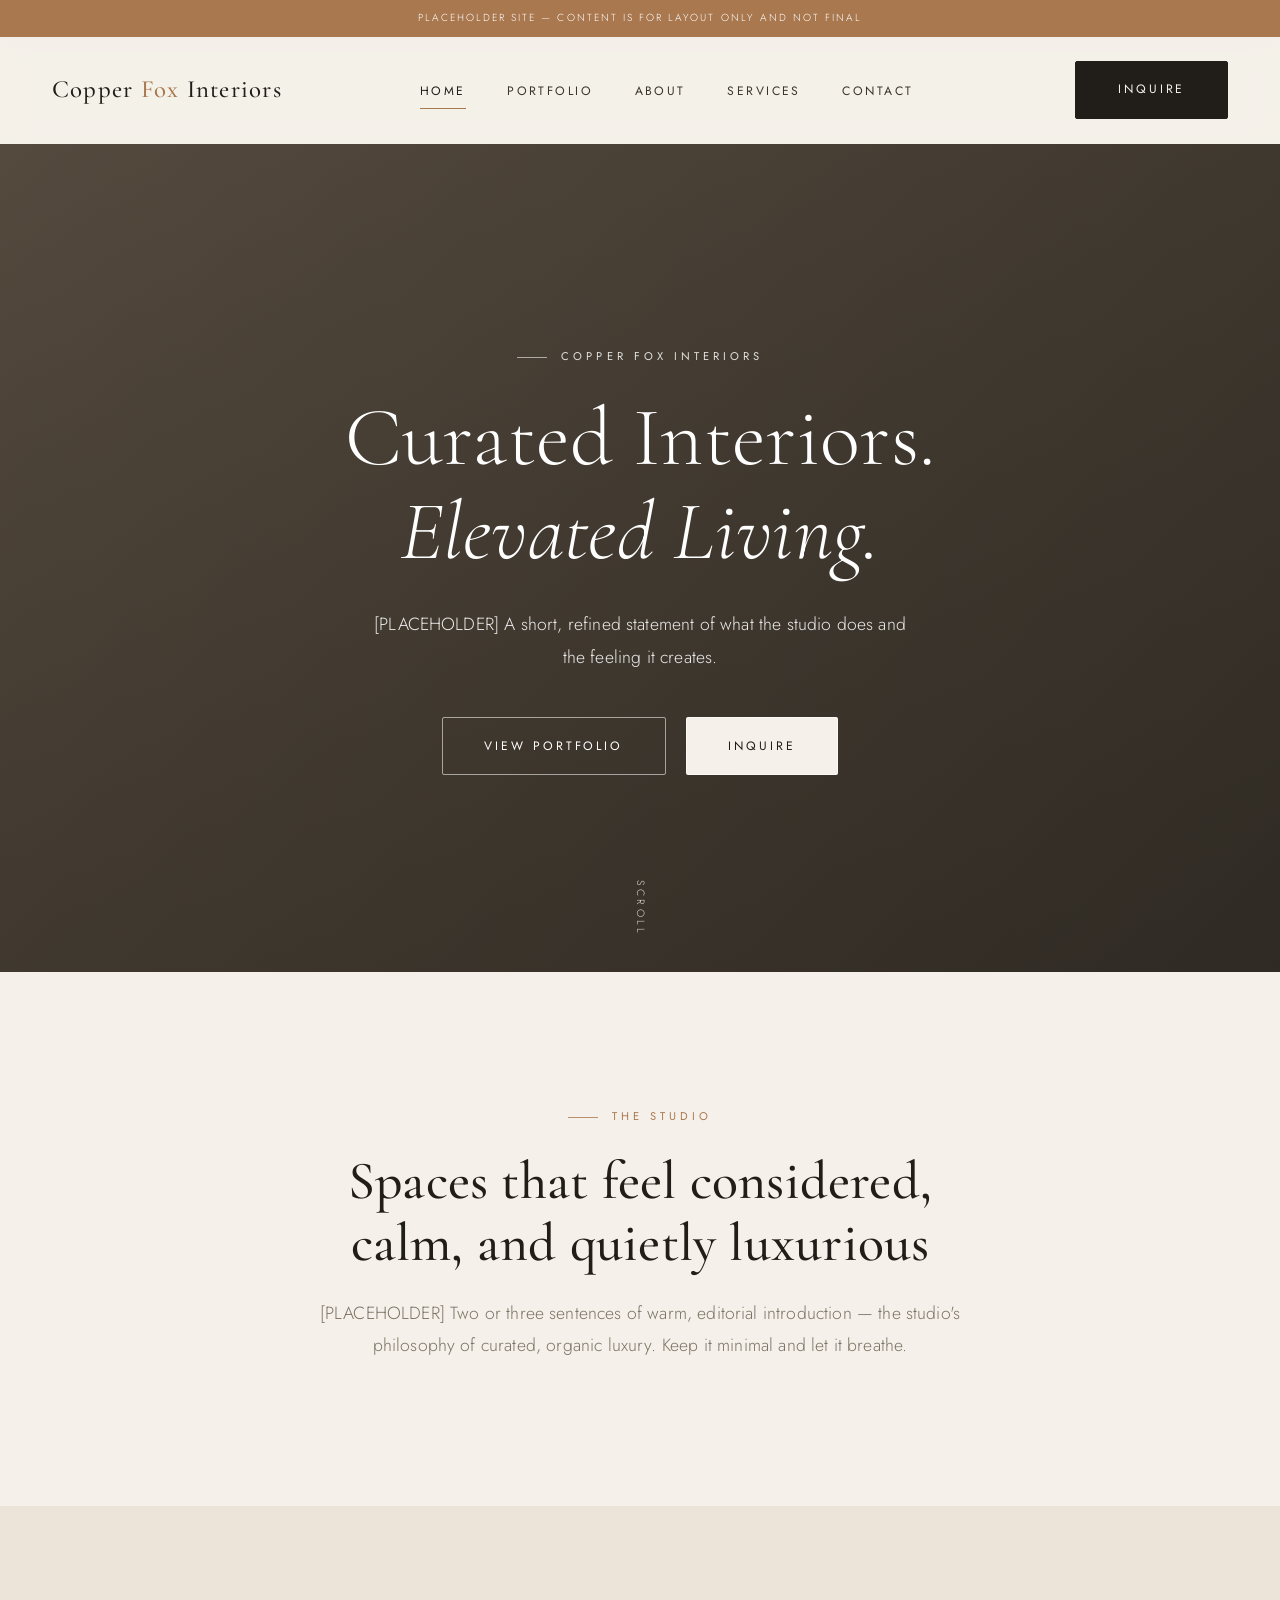
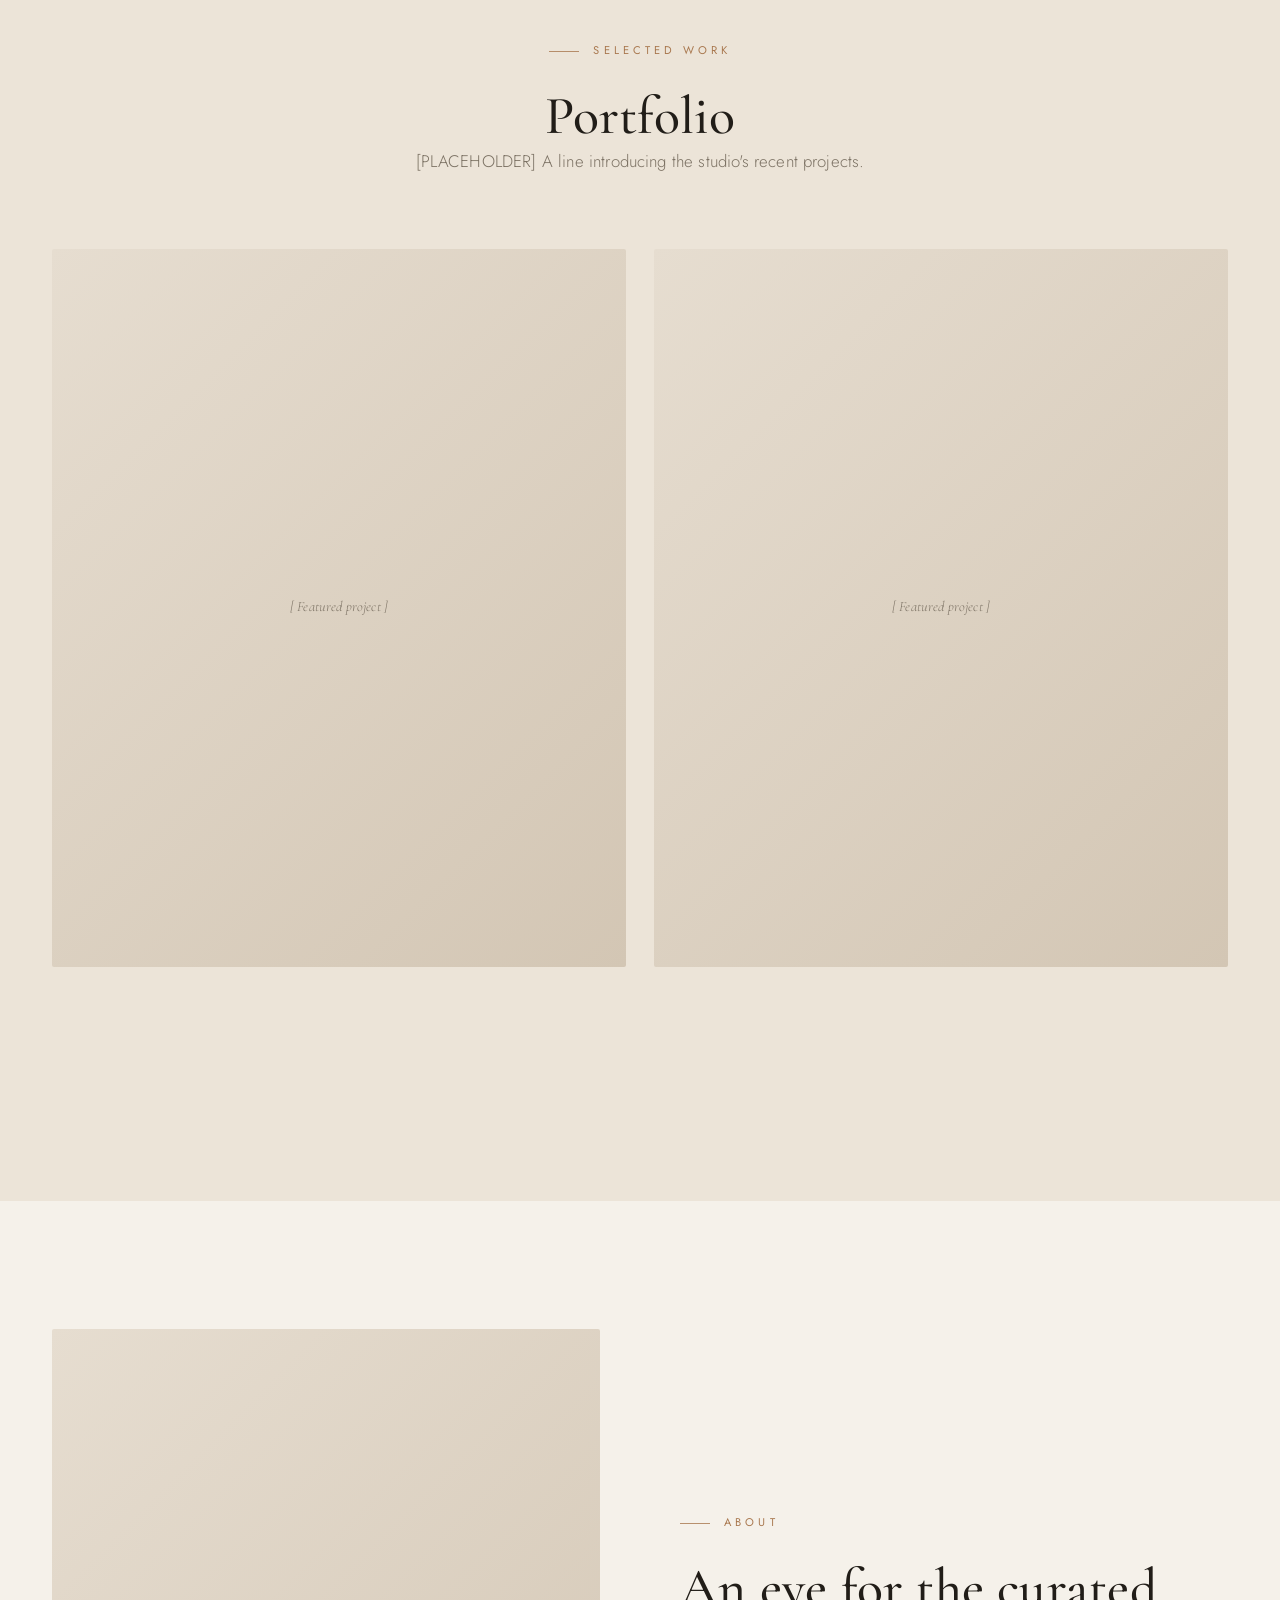
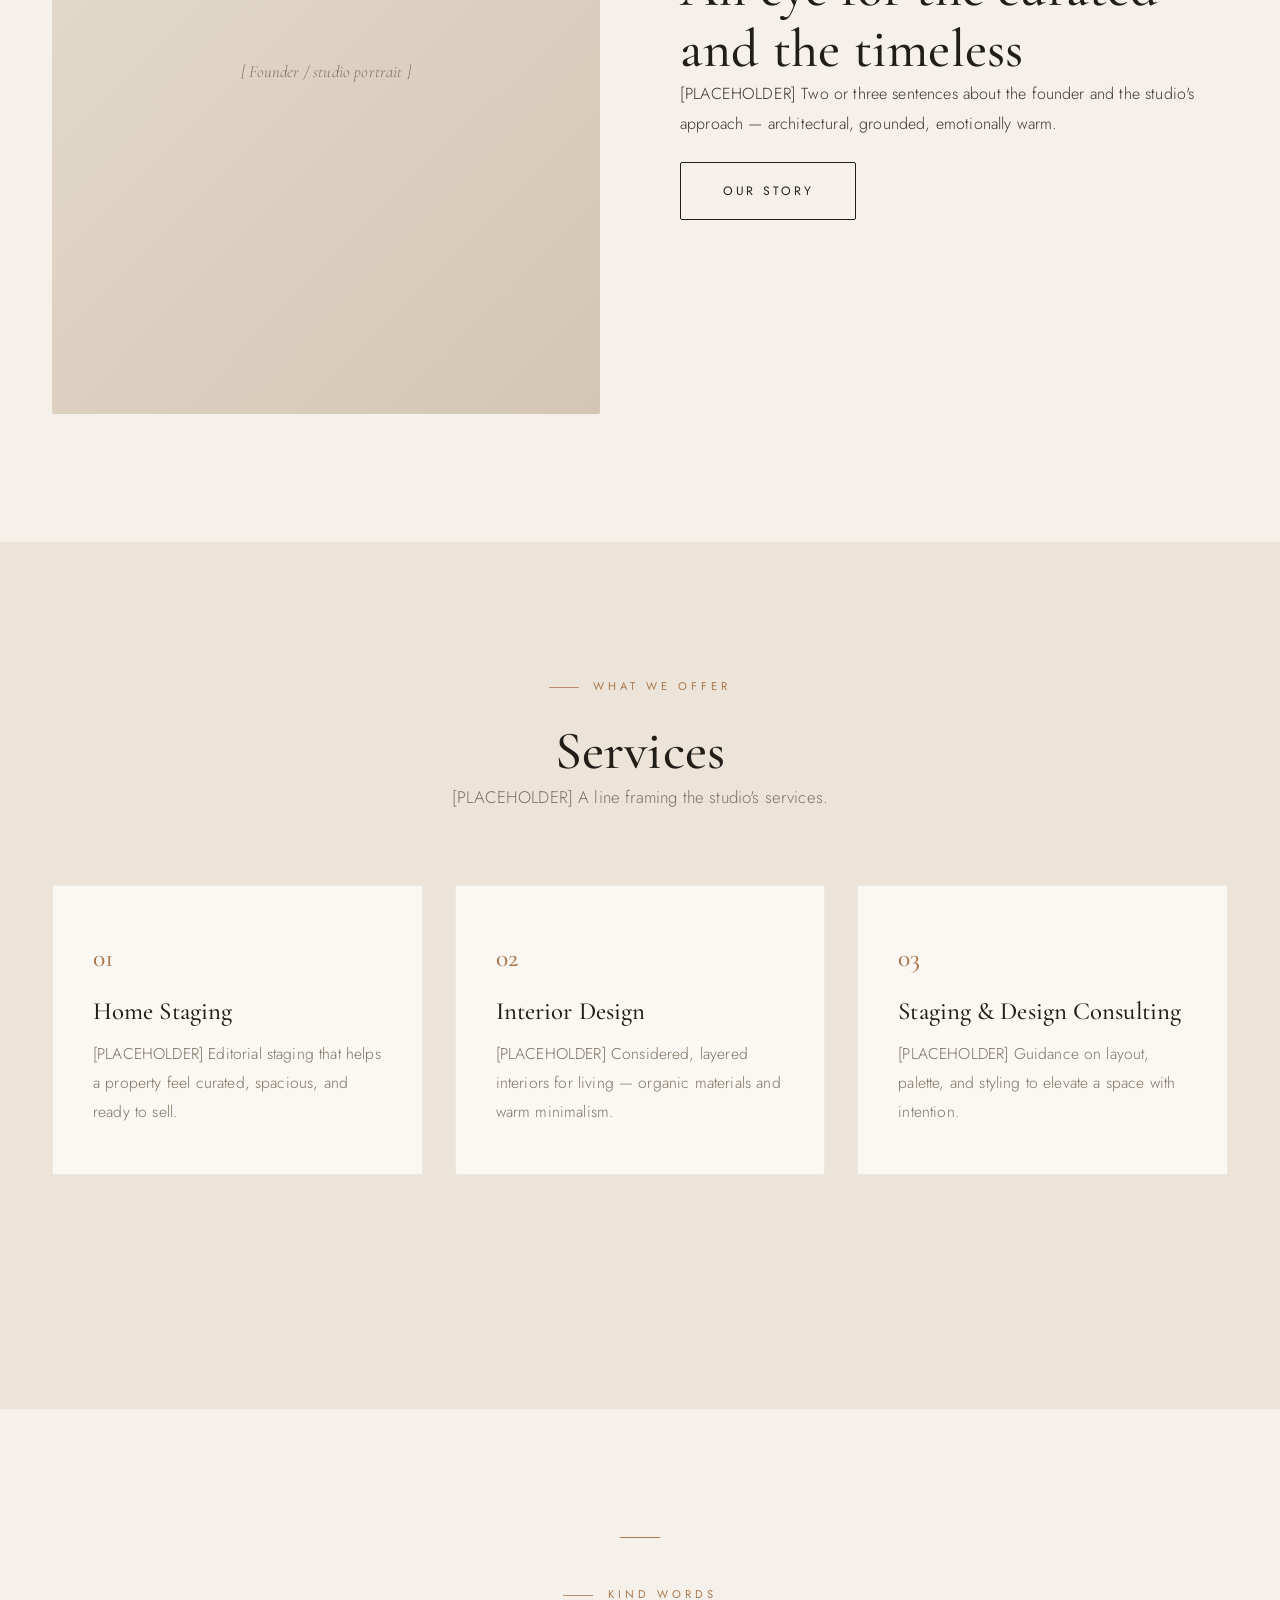
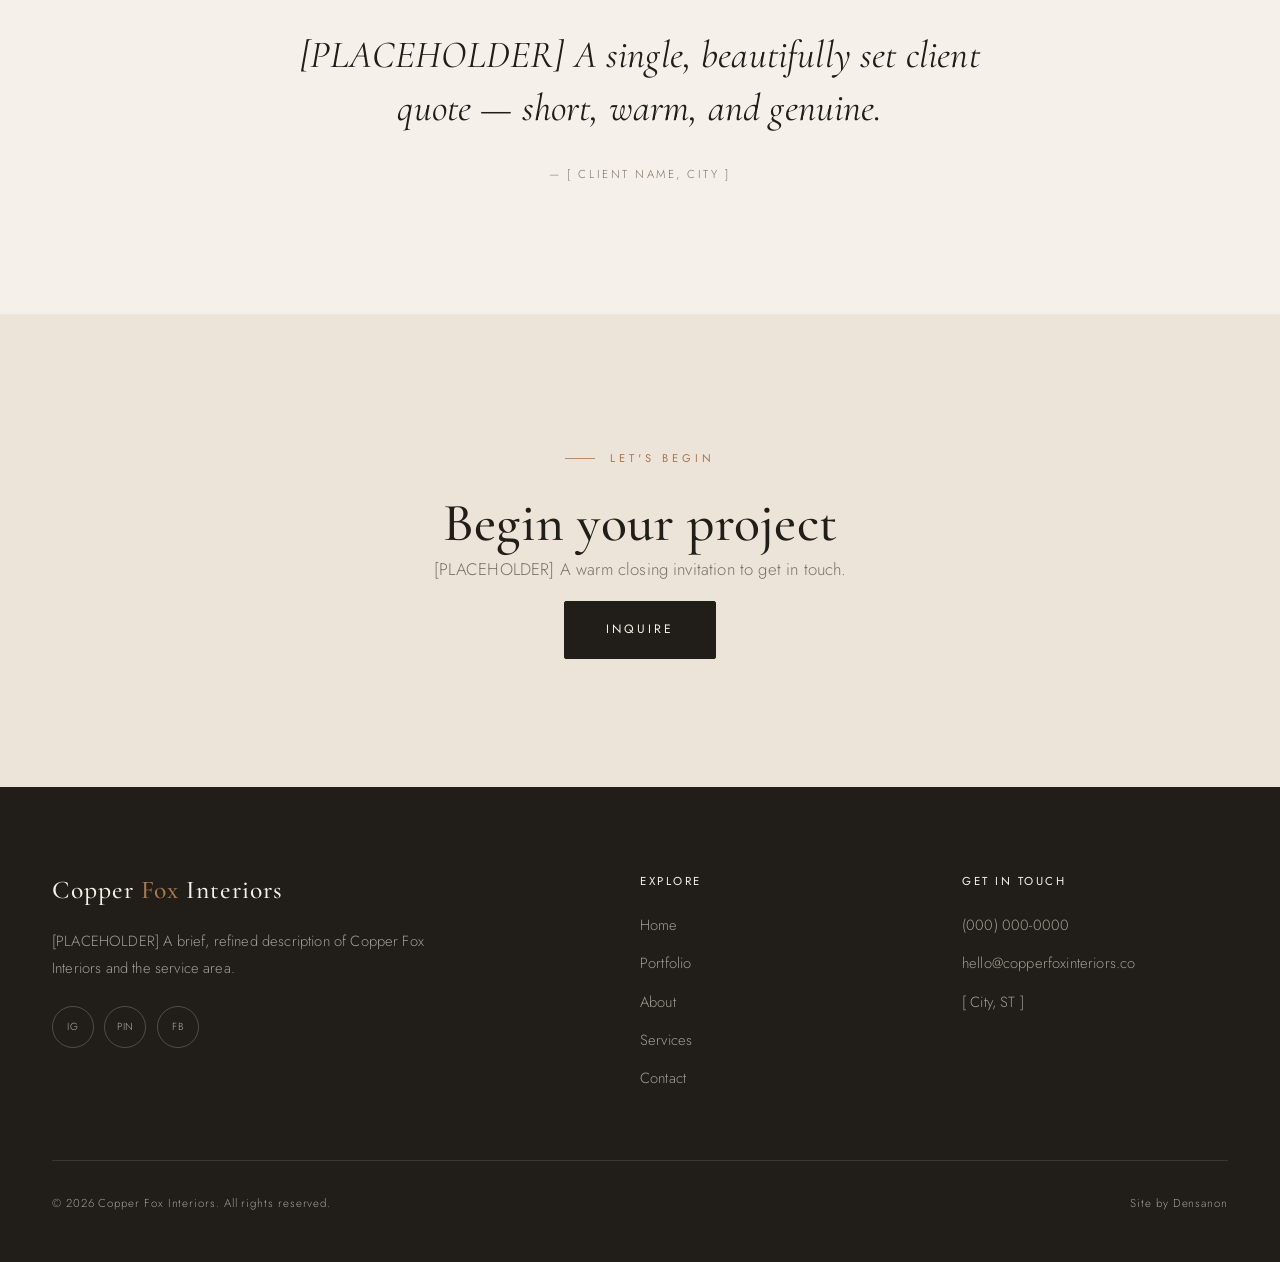
==== commit 2d4222bf: "Rebuild to brand brief: airy ivory editorial, multi-page Replaces the dark theme with the client's c" ====
--- a/index.html
+++ b/index.html
@@ -3,170 +3,160 @@
 <head>
   <meta charset="UTF-8">
   <meta name="viewport" content="width=device-width, initial-scale=1.0">
-  <title>Copper Fox Interiors — Home Staging &amp; Interior Layout</title>
-  <meta name="description" content="Copper Fox Interiors provides professional home staging and interior layout design. [PLACEHOLDER — replace with real service description and service area.]">
+  <title>Copper Fox Interiors — Curated Interiors, Elevated Living</title>
+  <meta name="description" content="Copper Fox Interiors is a home staging and interior design studio creating curated, elevated spaces. [PLACEHOLDER — replace with real description and service area.]">
   <meta name="robots" content="index, follow">
   <link rel="canonical" href="https://copperfoxinteriors.co/">
-  <meta property="og:title" content="Copper Fox Interiors — Home Staging &amp; Interior Layout">
-  <meta property="og:description" content="Professional home staging and interior layout design. [PLACEHOLDER]">
+  <meta property="og:title" content="Copper Fox Interiors — Curated Interiors, Elevated Living">
+  <meta property="og:description" content="A home staging and interior design studio creating curated, elevated spaces. [PLACEHOLDER]">
   <meta property="og:type" content="website">
   <meta property="og:url" content="https://copperfoxinteriors.co/">
+
   <link rel="preconnect" href="https://fonts.googleapis.com">
   <link rel="preconnect" href="https://fonts.gstatic.com" crossorigin>
-  <link href="https://fonts.googleapis.com/css2?family=Cormorant+Garamond:wght@400;500;600&display=swap&family=Jost:wght@300;400;500" rel="stylesheet">
+  <link href="https://fonts.googleapis.com/css2?family=Cormorant+Garamond:ital,wght@0,400;0,500;0,600;1,400;1,500&family=Jost:wght@300;400;500&display=swap" rel="stylesheet">
   <link rel="stylesheet" href="css/styles.css">
 
-  <!-- TODO: replace with real LocalBusiness schema once details arrive -->
+  <!-- TODO: fill in real LocalBusiness schema once details arrive -->
   <script type="application/ld+json">
   {
     "@context": "https://schema.org",
-    "@type": "HomeAndConstructionBusiness",
+    "@type": "InteriorDesignBusiness",
     "name": "Copper Fox Interiors",
     "url": "https://copperfoxinteriors.co",
-    "description": "Home staging and interior layout design. [PLACEHOLDER]",
+    "description": "Home staging and interior design studio. [PLACEHOLDER]",
     "telephone": "+1-000-000-0000",
-    "address": {
-      "@type": "PostalAddress",
-      "addressLocality": "[CITY]",
-      "addressRegion": "[ST]",
-      "addressCountry": "US"
-    },
-    "priceRange": "$$"
+    "address": { "@type": "PostalAddress", "addressLocality": "[CITY]", "addressRegion": "[ST]", "addressCountry": "US" },
+    "priceRange": "$$$"
   }
   </script>
 </head>
 <body>
 
-  <!-- Remove this banner before launch -->
-  <div class="placeholder-banner">PLACEHOLDER SITE — content is for layout only and not final.</div>
+  <div class="placeholder-banner">Placeholder site — content is for layout only and not final</div>
 
   <!-- ===== Header ===== -->
   <header class="site-header">
     <div class="header-inner">
-      <a href="index.html" class="logo">
-        <span class="logo-mark">Copper&nbsp;<span>Fox</span>&nbsp;Interiors</span>
-      </a>
+      <a href="index.html" class="logo"><span class="logo-mark">Copper <span>Fox</span> Interiors</span></a>
       <nav class="main-nav">
         <ul>
           <li><a href="index.html">Home</a></li>
+          <li><a href="portfolio.html">Portfolio</a></li>
           <li><a href="about.html">About</a></li>
-          <li><a href="gallery.html">Gallery</a></li>
+          <li><a href="services.html">Services</a></li>
           <li><a href="contact.html">Contact</a></li>
         </ul>
       </nav>
-      <a href="contact.html" class="btn btn-primary header-cta header-cta-desktop">Get a Quote</a>
-      <button class="menu-toggle" aria-label="Toggle navigation menu">
-        <span></span><span></span><span></span>
-      </button>
+      <a href="contact.html" class="btn btn-primary header-cta header-cta-desktop">Inquire</a>
+      <button class="menu-toggle" aria-label="Toggle navigation menu"><span></span><span></span><span></span></button>
     </div>
   </header>
 
-  <!-- ===== Hero ===== -->
+  <!-- ===== Hero: large, cinematic, minimal ===== -->
   <section class="hero">
     <div class="container">
-      <span class="eyebrow">Home Staging &amp; Interior Layout</span>
-      <h1>Spaces that feel like home<br>and sell like a dream</h1>
-      <p>[PLACEHOLDER] Copper Fox Interiors transforms empty and lived-in spaces into
-        beautifully staged rooms that help buyers fall in love. Tagline and value
-        proposition go here once finalized.</p>
+      <span class="eyebrow">Copper Fox Interiors</span>
+      <h1>Curated Interiors.<br><em>Elevated Living.</em></h1>
+      <p>[PLACEHOLDER] A short, refined statement of what the studio does and the feeling it creates.</p>
       <div class="hero-actions">
-        <a href="contact.html" class="btn btn-primary">Request a Consultation</a>
-        <a href="gallery.html" class="btn btn-light">View Our Work</a>
-      </div>
-    </div>
-  </section>
-
-  <!-- ===== Services ===== -->
+        <a href="portfolio.html" class="btn btn-ghost">View Portfolio</a>
+        <a href="contact.html" class="btn btn-light">Inquire</a>
+      </div>
+    </div>
+    <span class="hero-scroll">Scroll</span>
+  </section>
+
+  <!-- ===== Editorial statement ===== -->
   <section class="section">
-    <div class="container">
-      <div class="section-head">
-        <span class="eyebrow">What We Do</span>
-        <h2>Staging &amp; layout services</h2>
-        <p>[PLACEHOLDER] Short intro paragraph describing the range of services Copper Fox
-          Interiors offers. Replace the cards below with real service offerings.</p>
-      </div>
-      <div class="grid grid-3">
+    <div class="container-narrow reveal" style="text-align:center;">
+      <span class="eyebrow">The Studio</span>
+      <h2 style="margin-bottom:1.5rem;">Spaces that feel considered, calm, and quietly luxurious</h2>
+      <p style="color:var(--warm-gray); font-size:1.1rem;">[PLACEHOLDER] Two or three sentences of warm, editorial introduction —
+        the studio's philosophy of curated, organic luxury. Keep it minimal and let it breathe.</p>
+    </div>
+  </section>
+
+  <!-- ===== Portfolio preview ===== -->
+  <section class="section section-alt">
+    <div class="container">
+      <div class="section-head reveal">
+        <span class="eyebrow">Selected Work</span>
+        <h2>Portfolio</h2>
+        <p>[PLACEHOLDER] A line introducing the studio's recent projects.</p>
+      </div>
+      <div class="gallery-grid cols-2 reveal">
+        <div class="gallery-item"><span>[ Featured project ]</span><div class="gallery-caption">[ Project name — location ]</div></div>
+        <div class="gallery-item"><span>[ Featured project ]</span><div class="gallery-caption">[ Project name — location ]</div></div>
+      </div>
+      <div style="text-align:center; margin-top:3rem;" class="reveal">
+        <a href="portfolio.html" class="btn btn-outline">View Full Portfolio</a>
+      </div>
+    </div>
+  </section>
+
+  <!-- ===== About teaser ===== -->
+  <section class="section">
+    <div class="container split reveal">
+      <div class="media"><span>[ Founder / studio portrait ]</span></div>
+      <div>
+        <span class="eyebrow">About</span>
+        <h2>An eye for the curated and the timeless</h2>
+        <p>[PLACEHOLDER] Two or three sentences about the founder and the studio's approach —
+          architectural, grounded, emotionally warm.</p>
+        <p style="margin-top:1.5rem;"><a href="about.html" class="btn btn-outline">Our Story</a></p>
+      </div>
+    </div>
+  </section>
+
+  <!-- ===== Services preview ===== -->
+  <section class="section section-alt">
+    <div class="container">
+      <div class="section-head reveal">
+        <span class="eyebrow">What We Offer</span>
+        <h2>Services</h2>
+        <p>[PLACEHOLDER] A line framing the studio's services.</p>
+      </div>
+      <div class="grid grid-3 reveal">
         <div class="card">
-          <div class="card-icon">&#9633;</div>
+          <span class="card-num">01</span>
           <h3>Home Staging</h3>
-          <p>[PLACEHOLDER] Full-home staging for listings — furniture, decor, and styling
-            that showcase a property's potential to buyers.</p>
+          <p>[PLACEHOLDER] Editorial staging that helps a property feel curated, spacious, and ready to sell.</p>
         </div>
         <div class="card">
-          <div class="card-icon">&#9634;</div>
-          <h3>Interior Layout &amp; Design</h3>
-          <p>[PLACEHOLDER] Space planning and furniture layout to make rooms flow, feel
-            larger, and function beautifully for everyday living.</p>
+          <span class="card-num">02</span>
+          <h3>Interior Design</h3>
+          <p>[PLACEHOLDER] Considered, layered interiors for living — organic materials and warm minimalism.</p>
         </div>
         <div class="card">
-          <div class="card-icon">&#9671;</div>
-          <h3>Occupied Home Refresh</h3>
-          <p>[PLACEHOLDER] Working with what you already own to restyle and reset a space
-            before photos, showings, or a fresh start.</p>
-        </div>
-        <div class="card">
-          <div class="card-icon">&#9650;</div>
-          <h3>Vacant Property Staging</h3>
-          <p>[PLACEHOLDER] Fully furnishing empty homes so buyers can picture life in
-            the space the moment they walk in.</p>
-        </div>
-        <div class="card">
-          <div class="card-icon">&#9788;</div>
-          <h3>Color &amp; Styling Consults</h3>
-          <p>[PLACEHOLDER] Guidance on palettes, finishes, and accents to pull a room
-            together with a cohesive, on-trend look.</p>
-        </div>
-        <div class="card">
-          <div class="card-icon">&#9670;</div>
-          <h3>Add-on Service</h3>
-          <p>[PLACEHOLDER] Sixth service slot — remove or replace once the real service
-            list is confirmed.</p>
-        </div>
-      </div>
-    </div>
-  </section>
-
-  <!-- ===== Split / about teaser ===== -->
+          <span class="card-num">03</span>
+          <h3>Staging &amp; Design Consulting</h3>
+          <p>[PLACEHOLDER] Guidance on layout, palette, and styling to elevate a space with intention.</p>
+        </div>
+      </div>
+      <div style="text-align:center; margin-top:3rem;" class="reveal">
+        <a href="services.html" class="btn btn-outline">Explore Services</a>
+      </div>
+    </div>
+  </section>
+
+  <!-- ===== Testimonial (subtle) ===== -->
+  <section class="section">
+    <div class="container testimonial reveal">
+      <div class="testimonial-rule"></div>
+      <span class="eyebrow">Kind Words</span>
+      <blockquote>[PLACEHOLDER] A single, beautifully set client quote — short, warm, and genuine.</blockquote>
+      <div class="cite">— [ Client name, City ]</div>
+    </div>
+  </section>
+
+  <!-- ===== Contact CTA ===== -->
   <section class="section section-alt">
-    <div class="container split">
-      <div class="media"><span>[ Featured project photo ]</span></div>
-      <div>
-        <span class="eyebrow">Why Copper Fox</span>
-        <h2>A thoughtful eye for every room</h2>
-        <p>[PLACEHOLDER] Two or three sentences about the Copper Fox approach — the
-          founder's background, design philosophy, and what makes the work distinctive.</p>
-        <p>[PLACEHOLDER] A second paragraph for credibility: years of experience, number
-          of homes staged, or notable results.</p>
-        <a href="about.html" class="btn btn-outline">More About Us</a>
-      </div>
-    </div>
-  </section>
-
-  <!-- ===== Stats ===== -->
-  <section class="section">
-    <div class="container stats">
-      <div>
-        <div class="stat-num">000</div>
-        <div class="stat-label">[ Homes staged ]</div>
-      </div>
-      <div>
-        <div class="stat-num">00%</div>
-        <div class="stat-label">[ Stat placeholder ]</div>
-      </div>
-      <div>
-        <div class="stat-num">00</div>
-        <div class="stat-label">[ Years experience ]</div>
-      </div>
-    </div>
-  </section>
-
-  <!-- ===== CTA ===== -->
-  <section class="section section-alt">
-    <div class="container section-head" style="margin-bottom:0;">
-      <h2>Ready to transform your space?</h2>
-      <p>[PLACEHOLDER] Closing call-to-action copy. Invite visitors to reach out for a
-        consultation or quote.</p>
-      <a href="contact.html" class="btn btn-primary">Get in Touch</a>
+    <div class="container section-head reveal" style="margin-bottom:0;">
+      <span class="eyebrow">Let's Begin</span>
+      <h2>Begin your project</h2>
+      <p>[PLACEHOLDER] A warm closing invitation to get in touch.</p>
+      <a href="contact.html" class="btn btn-primary">Inquire</a>
     </div>
   </section>
 
@@ -175,21 +165,21 @@
     <div class="container">
       <div class="footer-grid">
         <div class="footer-col footer-about">
-          <h4>Copper <span style="color:var(--copper-light);">Fox</span> Interiors</h4>
-          <p>[PLACEHOLDER] Brief footer description of Copper Fox Interiors and the
-            service area. Replace with finalized copy.</p>
+          <h4>Copper <span>Fox</span> Interiors</h4>
+          <p>[PLACEHOLDER] A brief, refined description of Copper Fox Interiors and the service area.</p>
           <div class="footer-social">
             <a href="#" aria-label="Instagram">IG</a>
+            <a href="#" aria-label="Pinterest">PIN</a>
             <a href="#" aria-label="Facebook">FB</a>
-            <a href="#" aria-label="Pinterest">PIN</a>
           </div>
         </div>
         <div class="footer-col">
           <h4>Explore</h4>
           <ul>
             <li><a href="index.html">Home</a></li>
+            <li><a href="portfolio.html">Portfolio</a></li>
             <li><a href="about.html">About</a></li>
-            <li><a href="gallery.html">Gallery</a></li>
+            <li><a href="services.html">Services</a></li>
             <li><a href="contact.html">Contact</a></li>
           </ul>
         </div>
--- a/css/styles.css
+++ b/css/styles.css
@@ -1,41 +1,37 @@
 /* ============================================
    Copper Fox Interiors — Stylesheet
-   Aesthetic: dark · moody · luxury · timeless
-   Deep warm near-black, copper + muted gold,
-   elegant serif display over a clean sans.
+   Aesthetic: airy · calm · editorial · organic luxury
+   Warm neutrals only — ivory, soft black, charcoal,
+   mushroom taupe, warm gray, muted copper accents.
+   Sophisticated serif headlines over clean minimal sans.
+   "The site should breathe."
    ============================================ */
 
 :root {
-  /* Surfaces — warm near-blacks, layered */
-  --bg:          #14110e;   /* page */
-  --bg-alt:      #1b1712;   /* alternating sections */
-  --bg-elevated: #221c16;   /* cards, raised panels */
-  --bg-deep:     #0d0b09;   /* footer, hero overlay */
-
-  /* Ink — bone / parchment */
-  --ink:        #ece3d6;    /* primary text */
-  --ink-soft:   #b6aa9a;    /* secondary text */
-  --ink-faint:  #80776b;    /* captions, labels */
-
-  /* Metals — the accents */
-  --copper:       #bd7d4f;
-  --copper-light: #d6a071;
-  --copper-deep:  #9a5f37;
-  --gold:         #c8a96d;  /* subtle metallic for fine lines */
-
-  --line:       rgba(236, 227, 214, 0.12);
-  --line-soft:  rgba(236, 227, 214, 0.07);
-  --error:      #c0563f;
-  --success:    #7a9a6b;
+  /* Warm neutrals — the only palette */
+  --ivory:       #f5f1ea;   /* page */
+  --ivory-deep:  #ece4d8;   /* alternating sections */
+  --bone:        #fbf8f3;   /* cards, raised panels (near-white) */
+  --soft-black:  #211d18;   /* headlines */
+  --charcoal:    #3b352d;   /* body text, strong */
+  --taupe:       #a89a87;   /* mushroom taupe — secondary */
+  --warm-gray:   #7c7264;   /* muted supporting text */
+  --copper:      #a9784f;   /* muted copper accent */
+  --copper-deep: #8a6240;
+
+  --line:      rgba(33, 29, 24, 0.13);
+  --line-soft: rgba(33, 29, 24, 0.07);
+  --error:     #b0533c;
+  --success:   #6f8a5f;
 
   --font-display: "Cormorant Garamond", "Playfair Display", Georgia, "Times New Roman", serif;
   --font-body:    "Jost", "Montserrat", -apple-system, BlinkMacSystemFont, "Segoe UI", Helvetica, Arial, sans-serif;
 
-  --maxw: 1180px;
+  --maxw: 1240px;
   --radius: 2px;
-  --shadow: 0 24px 60px rgba(0, 0, 0, 0.45);
-  --shadow-sm: 0 10px 30px rgba(0, 0, 0, 0.35);
-  --transition: 0.35s cubic-bezier(0.22, 0.61, 0.36, 1);
+  --shadow: 0 30px 70px rgba(33, 29, 24, 0.10);
+  --shadow-sm: 0 14px 36px rgba(33, 29, 24, 0.07);
+  --transition: 0.4s cubic-bezier(0.22, 0.61, 0.36, 1);
 }
 
 * { box-sizing: border-box; margin: 0; padding: 0; }
@@ -45,9 +41,9 @@
 body {
   font-family: var(--font-body);
   font-weight: 300;
-  color: var(--ink-soft);
-  background: var(--bg);
-  line-height: 1.8;
+  color: var(--charcoal);
+  background: var(--ivory);
+  line-height: 1.85;
   letter-spacing: 0.01em;
   -webkit-font-smoothing: antialiased;
 }
@@ -55,110 +51,115 @@
 h1, h2, h3, h4 {
   font-family: var(--font-display);
   font-weight: 500;
-  line-height: 1.12;
-  color: var(--ink);
-  letter-spacing: 0.005em;
-}
-
-h1 { font-size: clamp(2.8rem, 6vw, 5rem); font-weight: 500; }
-h2 { font-size: clamp(2rem, 4vw, 3.2rem); }
-h3 { font-size: 1.5rem; }
+  line-height: 1.14;
+  color: var(--soft-black);
+  letter-spacing: 0.004em;
+}
+
+/* Large, breathing typography */
+h1 { font-size: clamp(2.9rem, 6.5vw, 5.5rem); font-weight: 400; }
+h2 { font-size: clamp(2.1rem, 4.2vw, 3.4rem); }
+h3 { font-size: 1.55rem; }
 
 p { margin-bottom: 1rem; }
 
-a { color: var(--copper-light); text-decoration: none; transition: color var(--transition); }
+a { color: var(--copper-deep); text-decoration: none; transition: color var(--transition); }
 a:hover { color: var(--copper); }
 
 img { max-width: 100%; display: block; }
 
-.container { max-width: var(--maxw); margin: 0 auto; padding: 0 1.75rem; }
-
-.section { padding: 7rem 0; }
-.section-alt { background: var(--bg-alt); }
-
-/* Hairline divider used between major sections */
-.section + .section { border-top: 1px solid var(--line-soft); }
+.container { max-width: var(--maxw); margin: 0 auto; padding: 0 2rem; }
+.container-narrow { max-width: 760px; margin: 0 auto; padding: 0 2rem; }
+
+/* Generous vertical rhythm — let it breathe */
+.section { padding: 8rem 0; }
+.section-alt { background: var(--ivory-deep); }
 
 .eyebrow {
   display: inline-block;
   font-family: var(--font-body);
   text-transform: uppercase;
-  letter-spacing: 0.34em;
-  font-size: 0.72rem;
-  font-weight: 500;
+  letter-spacing: 0.36em;
+  font-size: 0.7rem;
+  font-weight: 400;
   color: var(--copper);
-  margin-bottom: 1.25rem;
+  margin-bottom: 1.5rem;
 }
 .eyebrow::before {
   content: ""; display: inline-block;
-  width: 28px; height: 1px; background: var(--copper);
-  vertical-align: middle; margin-right: 0.85rem;
-  opacity: 0.7;
-}
-
-.section-head { text-align: center; max-width: 700px; margin: 0 auto 4rem; }
-.section-head p { color: var(--ink-soft); }
+  width: 30px; height: 1px; background: var(--copper);
+  vertical-align: middle; margin-right: 0.9rem; opacity: 0.8;
+}
+
+.section-head { text-align: center; max-width: 720px; margin: 0 auto 4.5rem; }
+.section-head p { color: var(--warm-gray); font-size: 1.05rem; }
 
 /* --- Buttons --- */
 .btn {
   display: inline-block;
-  padding: 1rem 2.4rem;
+  padding: 1.05rem 2.6rem;
   border-radius: var(--radius);
   font-family: var(--font-body);
   font-weight: 400;
-  font-size: 0.78rem;
+  font-size: 0.76rem;
   text-transform: uppercase;
-  letter-spacing: 0.22em;
+  letter-spacing: 0.24em;
   cursor: pointer;
   border: 1px solid transparent;
   transition: all var(--transition);
 }
-.btn-primary {
-  background: var(--copper);
-  color: var(--bg-deep);
-  border-color: var(--copper);
-}
-.btn-primary:hover { background: var(--copper-light); border-color: var(--copper-light); color: var(--bg-deep); }
-.btn-outline { border-color: var(--line); color: var(--ink); background: transparent; }
-.btn-outline:hover { border-color: var(--copper); color: var(--copper); }
-.btn-light { background: transparent; border-color: rgba(236,227,214,0.35); color: var(--ink); }
-.btn-light:hover { border-color: var(--ink); background: var(--ink); color: var(--bg-deep); }
+.btn-primary { background: var(--soft-black); color: var(--ivory); border-color: var(--soft-black); }
+.btn-primary:hover { background: var(--copper-deep); border-color: var(--copper-deep); color: var(--ivory); }
+.btn-outline { border-color: var(--soft-black); color: var(--soft-black); background: transparent; }
+.btn-outline:hover { background: var(--soft-black); color: var(--ivory); }
+.btn-light { background: var(--ivory); border-color: rgba(255,255,255,0.6); color: var(--soft-black); }
+.btn-light:hover { background: #fff; }
+.btn-ghost { border-color: rgba(255,255,255,0.55); color: #fff; background: transparent; }
+.btn-ghost:hover { background: #fff; color: var(--soft-black); }
+
+/* --- Scroll reveal (restrained, subtle movement) --- */
+.reveal { opacity: 0; transform: translateY(22px); transition: opacity 0.9s ease, transform 0.9s cubic-bezier(0.22,0.61,0.36,1); }
+.reveal.in { opacity: 1; transform: none; }
+@media (prefers-reduced-motion: reduce) {
+  .reveal { opacity: 1; transform: none; transition: none; }
+  html { scroll-behavior: auto; }
+}
 
 /* ============================================
    Header
    ============================================ */
 .site-header {
   position: sticky; top: 0; z-index: 100;
-  background: rgba(20, 17, 14, 0.78);
+  background: rgba(245, 241, 234, 0.82);
   backdrop-filter: blur(14px);
-  border-bottom: 1px solid var(--line-soft);
+  border-bottom: 1px solid transparent;
   transition: background var(--transition), border-color var(--transition);
 }
-.site-header.scrolled { background: rgba(13, 11, 9, 0.95); border-color: var(--line); }
+.site-header.scrolled { background: rgba(245, 241, 234, 0.96); border-color: var(--line-soft); }
 .header-inner {
   max-width: var(--maxw); margin: 0 auto;
   display: flex; align-items: center; justify-content: space-between;
-  padding: 1.4rem 1.75rem;
+  padding: 1.5rem 2rem;
 }
 .logo { display: flex; align-items: center; }
 .logo-mark {
   font-family: var(--font-display);
-  font-size: 1.5rem; font-weight: 500; color: var(--ink);
-  letter-spacing: 0.06em;
+  font-size: 1.55rem; font-weight: 500; color: var(--soft-black);
+  letter-spacing: 0.05em;
 }
 .logo-mark span { color: var(--copper); }
 
-.main-nav ul { list-style: none; display: flex; gap: 2.4rem; align-items: center; }
+.main-nav ul { list-style: none; display: flex; gap: 2.6rem; align-items: center; }
 .main-nav a {
-  color: var(--ink-soft); font-weight: 400; font-size: 0.78rem;
-  text-transform: uppercase; letter-spacing: 0.18em;
+  color: var(--charcoal); font-weight: 400; font-size: 0.76rem;
+  text-transform: uppercase; letter-spacing: 0.2em;
   padding: 0.3rem 0; position: relative;
 }
 .main-nav a::after {
   content: ""; position: absolute; left: 0; bottom: -4px;
   width: 0; height: 1px; background: var(--copper); transition: width var(--transition);
 }
-.main-nav a:hover, .main-nav a.active { color: var(--ink); }
+.main-nav a:hover, .main-nav a.active { color: var(--soft-black); }
 .main-nav a:hover::after, .main-nav a.active::after { width: 100%; }
 
 .header-cta { margin-left: 1.5rem; }
@@ -167,213 +168,200 @@
   display: none; flex-direction: column; gap: 6px;
   background: none; border: none; cursor: pointer; padding: 6px;
 }
-.menu-toggle span { width: 26px; height: 1px; background: var(--ink); transition: var(--transition); }
+.menu-toggle span { width: 26px; height: 1px; background: var(--soft-black); transition: var(--transition); }
 .menu-toggle.active span:nth-child(1) { transform: translateY(7px) rotate(45deg); }
 .menu-toggle.active span:nth-child(2) { opacity: 0; }
 .menu-toggle.active span:nth-child(3) { transform: translateY(-7px) rotate(-45deg); }
 
 /* ============================================
-   Hero
+   Hero — large, cinematic, minimal text
    ============================================ */
 .hero {
   position: relative;
-  min-height: 86vh;
-  display: flex; align-items: center;
+  min-height: 92vh;
+  display: flex; align-items: center; justify-content: center;
+  text-align: center;
+  color: #fff;
+  padding: 7rem 2rem;
+  overflow: hidden;
+  /* Placeholder backdrop — replace with cinematic photo/video.
+     Moody natural light, layered textures, organic materials. */
   background:
-    linear-gradient(rgba(13,11,9,0.62), rgba(13,11,9,0.78)),
-    radial-gradient(120% 120% at 70% 0%, #2a221a 0%, #14110e 60%);
+    linear-gradient(rgba(33,29,24,0.34), rgba(33,29,24,0.46)),
+    linear-gradient(135deg, #6f6151 0%, #3b352d 100%);
   background-size: cover; background-position: center;
-  color: var(--ink);
-  text-align: center;
-  padding: 6rem 1.75rem;
-  overflow: hidden;
-}
-/* fine copper hairline framing the hero */
-.hero::after {
-  content: ""; position: absolute; inset: 2rem;
-  border: 1px solid var(--line-soft);
-  pointer-events: none;
-}
-.hero .container { position: relative; z-index: 2; }
-.hero h1 { color: var(--ink); margin-bottom: 1.5rem; font-weight: 400; }
-.hero p { font-size: 1.05rem; max-width: 560px; margin: 0 auto 2.5rem; color: var(--ink-soft); }
-.hero .eyebrow { color: var(--copper-light); }
-.hero .eyebrow::before { background: var(--copper-light); }
+}
+.hero .container { position: relative; z-index: 2; max-width: 900px; }
+.hero .eyebrow { color: rgba(255,255,255,0.85); }
+.hero .eyebrow::before { background: rgba(255,255,255,0.7); }
+.hero h1 { color: #fff; font-weight: 300; margin-bottom: 1.75rem; }
+.hero h1 em { font-style: italic; color: #fff; }
+.hero p { font-size: 1.1rem; max-width: 540px; margin: 0 auto 2.75rem; color: rgba(255,255,255,0.9); font-weight: 300; }
 .hero-actions { display: flex; gap: 1.25rem; justify-content: center; flex-wrap: wrap; }
+.hero-scroll {
+  position: absolute; bottom: 2.25rem; left: 50%; transform: translateX(-50%);
+  z-index: 2; color: rgba(255,255,255,0.8); font-size: 0.66rem;
+  text-transform: uppercase; letter-spacing: 0.3em; writing-mode: vertical-rl;
+}
 
 /* ============================================
    Feature / Service cards
    ============================================ */
-.grid { display: grid; gap: 1.5rem; }
+.grid { display: grid; gap: 2rem; }
 .grid-3 { grid-template-columns: repeat(3, 1fr); }
 .grid-2 { grid-template-columns: repeat(2, 1fr); }
 
 .card {
-  background: var(--bg-elevated);
+  background: var(--bone);
   border: 1px solid var(--line-soft);
   border-radius: var(--radius);
-  padding: 2.75rem 2.25rem;
-  transition: transform var(--transition), border-color var(--transition), box-shadow var(--transition);
-}
-.card:hover { transform: translateY(-6px); border-color: var(--copper-deep); box-shadow: var(--shadow-sm); }
+  padding: 3rem 2.5rem;
+  transition: transform var(--transition), box-shadow var(--transition), border-color var(--transition);
+}
+.card:hover { transform: translateY(-6px); box-shadow: var(--shadow-sm); border-color: var(--line); }
+.card-num {
+  font-family: var(--font-display); font-size: 1.6rem; color: var(--copper);
+  display: block; margin-bottom: 1rem; font-weight: 500;
+}
 .card-icon {
-  width: 54px; height: 54px;
-  border: 1px solid var(--copper-deep); color: var(--copper-light);
-  display: flex; align-items: center; justify-content: center;
-  font-size: 1.3rem; margin-bottom: 1.5rem;
-  font-family: var(--font-display);
-}
-.card h3 { margin-bottom: 0.75rem; color: var(--ink); }
-.card p { color: var(--ink-soft); margin-bottom: 0; font-size: 0.95rem; }
-
-/* --- Split section (image + text) --- */
-.split { display: grid; grid-template-columns: 1fr 1fr; gap: 4.5rem; align-items: center; }
-.split .media {
-  background:
-    linear-gradient(135deg, #251d16, #16120e);
-  border: 1px solid var(--line-soft);
+  width: 56px; height: 56px;
+  border: 1px solid var(--line); color: var(--copper);
+  display: flex; align-items: center; justify-content: center;
+  font-size: 1.3rem; margin-bottom: 1.5rem; font-family: var(--font-display);
+}
+.card h3 { margin-bottom: 0.85rem; }
+.card p { color: var(--warm-gray); margin-bottom: 0; font-size: 0.98rem; }
+
+/* --- Split section (oversized image + text) --- */
+.split { display: grid; grid-template-columns: 1fr 1fr; gap: 5rem; align-items: center; }
+.split.reverse .media { order: 2; }
+.media-placeholder, .split .media {
+  background: linear-gradient(135deg, #e6ddd0, #d3c6b4);
   border-radius: var(--radius);
   aspect-ratio: 4 / 5;
   display: flex; align-items: center; justify-content: center;
-  color: var(--ink-faint); font-style: italic; font-family: var(--font-display);
+  color: var(--warm-gray); font-style: italic; font-family: var(--font-display); font-size: 1.05rem;
   overflow: hidden;
 }
 .split .media img { width: 100%; height: 100%; object-fit: cover; }
 
-/* --- Stats --- */
+/* --- Stats / numbers --- */
 .stats { display: grid; grid-template-columns: repeat(3, 1fr); gap: 2rem; text-align: center; }
-.stat-num { font-family: var(--font-display); font-size: 3.4rem; color: var(--copper-light); font-weight: 400; line-height: 1; }
-.stat-label {
-  color: var(--ink-faint); font-size: 0.72rem; margin-top: 0.85rem;
-  text-transform: uppercase; letter-spacing: 0.22em;
-}
-
-/* ============================================
-   Gallery
-   ============================================ */
-.gallery-filters { display: flex; gap: 0.6rem; justify-content: center; flex-wrap: wrap; margin-bottom: 3rem; }
+.stat-num { font-family: var(--font-display); font-size: 3.6rem; color: var(--soft-black); font-weight: 400; line-height: 1; }
+.stat-label { color: var(--warm-gray); font-size: 0.7rem; margin-top: 0.9rem; text-transform: uppercase; letter-spacing: 0.24em; }
+
+/* ============================================
+   Portfolio
+   ============================================ */
+.gallery-filters { display: flex; gap: 0.6rem; justify-content: center; flex-wrap: wrap; margin-bottom: 3.5rem; }
 .filter-btn {
   background: transparent; border: 1px solid var(--line);
-  padding: 0.55rem 1.4rem; border-radius: var(--radius); cursor: pointer;
-  font-family: var(--font-body); font-size: 0.7rem;
-  text-transform: uppercase; letter-spacing: 0.18em;
-  color: var(--ink-soft); transition: var(--transition);
-}
-.filter-btn:hover { border-color: var(--copper); color: var(--copper-light); }
-.filter-btn.active { background: var(--copper); border-color: var(--copper); color: var(--bg-deep); }
-
-.gallery-grid { display: grid; grid-template-columns: repeat(3, 1fr); gap: 1rem; }
+  padding: 0.6rem 1.5rem; border-radius: var(--radius); cursor: pointer;
+  font-family: var(--font-body); font-size: 0.68rem;
+  text-transform: uppercase; letter-spacing: 0.2em;
+  color: var(--warm-gray); transition: var(--transition);
+}
+.filter-btn:hover { border-color: var(--copper); color: var(--copper-deep); }
+.filter-btn.active { background: var(--soft-black); border-color: var(--soft-black); color: var(--ivory); }
+
+.gallery-grid { display: grid; grid-template-columns: repeat(3, 1fr); gap: 1.25rem; }
+.gallery-grid.cols-2 { grid-template-columns: repeat(2, 1fr); gap: 1.75rem; }
 .gallery-item {
   position: relative; aspect-ratio: 4 / 5; overflow: hidden; border-radius: var(--radius);
-  background: linear-gradient(135deg, #251d16, #16120e);
-  border: 1px solid var(--line-soft);
-  display: flex; align-items: center; justify-content: center;
-  color: var(--ink-faint); font-style: italic; font-size: 0.85rem; font-family: var(--font-display);
-}
-.gallery-item img { width: 100%; height: 100%; object-fit: cover; transition: transform 0.6s ease; filter: brightness(0.92); }
-.gallery-item:hover img { transform: scale(1.05); filter: brightness(1); }
+  background: linear-gradient(135deg, #e6ddd0, #d3c6b4);
+  display: flex; align-items: center; justify-content: center;
+  color: var(--warm-gray); font-style: italic; font-size: 0.9rem; font-family: var(--font-display);
+}
+.gallery-item img { width: 100%; height: 100%; object-fit: cover; transition: transform 0.7s ease; }
+.gallery-item:hover img { transform: scale(1.04); }
 .gallery-caption {
   position: absolute; inset: auto 0 0 0;
-  background: linear-gradient(transparent, rgba(13,11,9,0.92));
-  color: var(--ink); padding: 1.5rem 1.25rem 1.25rem;
-  font-size: 0.72rem; font-style: normal; font-family: var(--font-body);
-  text-transform: uppercase; letter-spacing: 0.16em;
+  background: linear-gradient(transparent, rgba(33,29,24,0.78));
+  color: #fff; padding: 1.75rem 1.4rem 1.4rem;
+  font-size: 0.7rem; font-style: normal; font-family: var(--font-body);
+  text-transform: uppercase; letter-spacing: 0.18em;
   opacity: 0; transform: translateY(8px); transition: all var(--transition);
 }
 .gallery-item:hover .gallery-caption { opacity: 1; transform: translateY(0); }
 
 /* ============================================
+   Testimonials — subtle, editorial
+   ============================================ */
+.testimonial { text-align: center; max-width: 820px; margin: 0 auto; }
+.testimonial blockquote {
+  font-family: var(--font-display); font-size: clamp(1.6rem, 3vw, 2.4rem);
+  line-height: 1.4; color: var(--soft-black); font-weight: 400; font-style: italic;
+  margin-bottom: 1.75rem;
+}
+.testimonial .cite { text-transform: uppercase; letter-spacing: 0.22em; font-size: 0.72rem; color: var(--warm-gray); }
+.testimonial-rule { width: 40px; height: 1px; background: var(--copper); margin: 0 auto 2.5rem; }
+
+/* ============================================
    Contact form
    ============================================ */
-.contact-layout { display: grid; grid-template-columns: 1.15fr 1fr; gap: 4rem; }
-.form-group { margin-bottom: 1.5rem; }
-.form-group label {
-  display: block; font-size: 0.7rem; margin-bottom: 0.6rem;
-  text-transform: uppercase; letter-spacing: 0.18em; color: var(--ink-faint);
-}
+.contact-layout { display: grid; grid-template-columns: 1.15fr 1fr; gap: 4.5rem; }
+.form-group { margin-bottom: 1.6rem; }
+.form-group label { display: block; font-size: 0.68rem; margin-bottom: 0.6rem; text-transform: uppercase; letter-spacing: 0.2em; color: var(--warm-gray); }
 .form-group input, .form-group select, .form-group textarea {
-  width: 100%; padding: 0.95rem 1.1rem;
+  width: 100%; padding: 1rem 1.1rem;
   border: 1px solid var(--line); border-radius: var(--radius);
-  font-family: var(--font-body); font-weight: 300; font-size: 0.95rem;
-  background: var(--bg-elevated); color: var(--ink);
+  font-family: var(--font-body); font-weight: 300; font-size: 0.98rem;
+  background: var(--bone); color: var(--charcoal);
   transition: border-color var(--transition);
 }
-.form-group input::placeholder, .form-group textarea::placeholder { color: var(--ink-faint); }
-.form-group input:focus, .form-group select:focus, .form-group textarea:focus {
-  outline: none; border-color: var(--copper);
-}
+.form-group input::placeholder, .form-group textarea::placeholder { color: var(--taupe); }
+.form-group input:focus, .form-group select:focus, .form-group textarea:focus { outline: none; border-color: var(--copper); }
 .form-group select { appearance: none; }
-.form-group textarea { resize: vertical; min-height: 140px; }
-
-.contact-info-card {
-  background: var(--bg-deep);
-  border: 1px solid var(--line);
-  color: var(--ink-soft); padding: 3rem 2.5rem; border-radius: var(--radius);
-  height: 100%;
-}
-.contact-info-card h3 { color: var(--ink); margin-bottom: 2rem; }
-.contact-info-card a { color: var(--copper-light); }
-.contact-info-item { margin-bottom: 1.75rem; }
-.contact-info-item .label { text-transform: uppercase; letter-spacing: 0.2em; font-size: 0.66rem; color: var(--ink-faint); margin-bottom: 0.35rem; }
+.form-group textarea { resize: vertical; min-height: 150px; }
+
+.contact-info-card { background: var(--soft-black); color: rgba(245,241,234,0.78); padding: 3.25rem 2.75rem; border-radius: var(--radius); height: 100%; }
+.contact-info-card h3 { color: var(--ivory); margin-bottom: 2.25rem; }
+.contact-info-card a { color: var(--copper); }
+.contact-info-card a:hover { color: #c89a72; }
+.contact-info-item { margin-bottom: 1.85rem; }
+.contact-info-item .label { text-transform: uppercase; letter-spacing: 0.22em; font-size: 0.64rem; color: var(--taupe); margin-bottom: 0.4rem; }
 
 /* ============================================
    Footer
    ============================================ */
-.site-footer { background: var(--bg-deep); color: var(--ink-faint); padding: 5rem 0 2rem; border-top: 1px solid var(--line); }
+.site-footer { background: var(--soft-black); color: rgba(245,241,234,0.6); padding: 5.5rem 0 2rem; }
 .footer-grid { display: grid; grid-template-columns: 2fr 1fr 1fr; gap: 3.5rem; }
-.footer-col h4 {
-  color: var(--ink); margin-bottom: 1.5rem; font-size: 0.78rem;
-  text-transform: uppercase; letter-spacing: 0.2em; font-family: var(--font-body); font-weight: 500;
-}
+.footer-col h4 { color: var(--ivory); margin-bottom: 1.5rem; font-size: 0.72rem; text-transform: uppercase; letter-spacing: 0.22em; font-family: var(--font-body); font-weight: 400; }
 .footer-col ul { list-style: none; }
-.footer-col ul li { margin-bottom: 0.65rem; font-size: 0.9rem; }
-.footer-col a { color: var(--ink-soft); }
-.footer-col a:hover { color: var(--copper-light); }
-.footer-about h4 { font-family: var(--font-display); font-size: 1.5rem; text-transform: none; letter-spacing: 0.04em; font-weight: 500; }
-.footer-about p { max-width: 360px; font-size: 0.9rem; }
+.footer-col ul li { margin-bottom: 0.7rem; font-size: 0.92rem; }
+.footer-col a { color: rgba(245,241,234,0.6); }
+.footer-col a:hover { color: var(--copper); }
+.footer-about h4 { font-family: var(--font-display); font-size: 1.6rem; text-transform: none; letter-spacing: 0.04em; font-weight: 500; color: var(--ivory); }
+.footer-about h4 span { color: var(--copper); }
+.footer-about p { max-width: 380px; font-size: 0.92rem; }
 .footer-social { display: flex; gap: 0.65rem; margin-top: 1.5rem; }
 .footer-social a {
-  width: 40px; height: 40px; border-radius: 50%;
-  border: 1px solid var(--line);
-  display: flex; align-items: center; justify-content: center;
-  font-size: 0.66rem; font-weight: 500; letter-spacing: 0.05em; color: var(--ink-soft);
-}
-.footer-social a:hover { background: var(--copper); border-color: var(--copper); color: var(--bg-deep); }
-.footer-bottom {
-  border-top: 1px solid var(--line-soft);
-  margin-top: 3.5rem; padding-top: 2rem;
-  display: flex; justify-content: space-between; flex-wrap: wrap; gap: 0.5rem;
-  font-size: 0.74rem; letter-spacing: 0.08em;
-}
+  width: 42px; height: 42px; border-radius: 50%;
+  border: 1px solid rgba(245,241,234,0.22);
+  display: flex; align-items: center; justify-content: center;
+  font-size: 0.64rem; letter-spacing: 0.05em; color: rgba(245,241,234,0.7);
+}
+.footer-social a:hover { background: var(--copper); border-color: var(--copper); color: var(--soft-black); }
+.footer-bottom { border-top: 1px solid rgba(245,241,234,0.12); margin-top: 3.5rem; padding-top: 2rem; display: flex; justify-content: space-between; flex-wrap: wrap; gap: 0.5rem; font-size: 0.72rem; letter-spacing: 0.08em; }
 
 /* --- Placeholder banner (remove before launch) --- */
-.placeholder-banner {
-  background: var(--copper-deep);
-  color: var(--ink);
-  text-align: center;
-  padding: 0.55rem 1rem;
-  font-size: 0.66rem;
-  text-transform: uppercase;
-  letter-spacing: 0.18em;
-}
+.placeholder-banner { background: var(--copper); color: #fff; text-align: center; padding: 0.55rem 1rem; font-size: 0.64rem; text-transform: uppercase; letter-spacing: 0.2em; }
 
 /* ============================================
    Page hero (interior pages)
    ============================================ */
-.page-hero {
-  background: radial-gradient(120% 140% at 50% 0%, #251d16 0%, #14110e 55%);
-  padding: 6rem 0 5rem; text-align: center; border-bottom: 1px solid var(--line-soft);
-}
+.page-hero { background: var(--ivory-deep); padding: 7rem 0 6rem; text-align: center; }
 .page-hero h1 { font-weight: 400; }
-.page-hero p { color: var(--ink-soft); max-width: 600px; margin: 1rem auto 0; }
+.page-hero p { color: var(--warm-gray); max-width: 620px; margin: 1.25rem auto 0; font-size: 1.05rem; }
 
 /* ============================================
    Responsive
    ============================================ */
-@media (max-width: 920px) {
+@media (max-width: 960px) {
   .grid-3, .stats, .gallery-grid { grid-template-columns: repeat(2, 1fr); }
-  .split, .contact-layout, .footer-grid { grid-template-columns: 1fr; gap: 2.5rem; }
-  .section { padding: 5rem 0; }
+  .split, .contact-layout, .footer-grid { grid-template-columns: 1fr; gap: 3rem; }
+  .split.reverse .media { order: 0; }
+  .section { padding: 5.5rem 0; }
 }
 
 @media (max-width: 768px) {
@@ -381,12 +369,12 @@
   .header-cta-desktop { display: none; }
   .main-nav {
     position: fixed; inset: 0 0 0 auto; width: 82%; max-width: 340px;
-    background: var(--bg-deep); flex-direction: column;
+    background: var(--ivory); flex-direction: column;
     padding: 6rem 2.5rem 2rem; transform: translateX(100%);
-    transition: transform var(--transition); border-left: 1px solid var(--line);
+    transition: transform var(--transition); box-shadow: var(--shadow);
   }
   .main-nav.open { transform: translateX(0); }
-  .main-nav ul { flex-direction: column; gap: 1.75rem; align-items: flex-start; }
-  .grid-3, .grid-2, .stats, .gallery-grid { grid-template-columns: 1fr; }
-  .hero::after { inset: 1rem; }
-}
+  .main-nav ul { flex-direction: column; gap: 1.85rem; align-items: flex-start; }
+  .grid-3, .grid-2, .stats, .gallery-grid, .gallery-grid.cols-2 { grid-template-columns: 1fr; }
+  .hero-scroll { display: none; }
+}
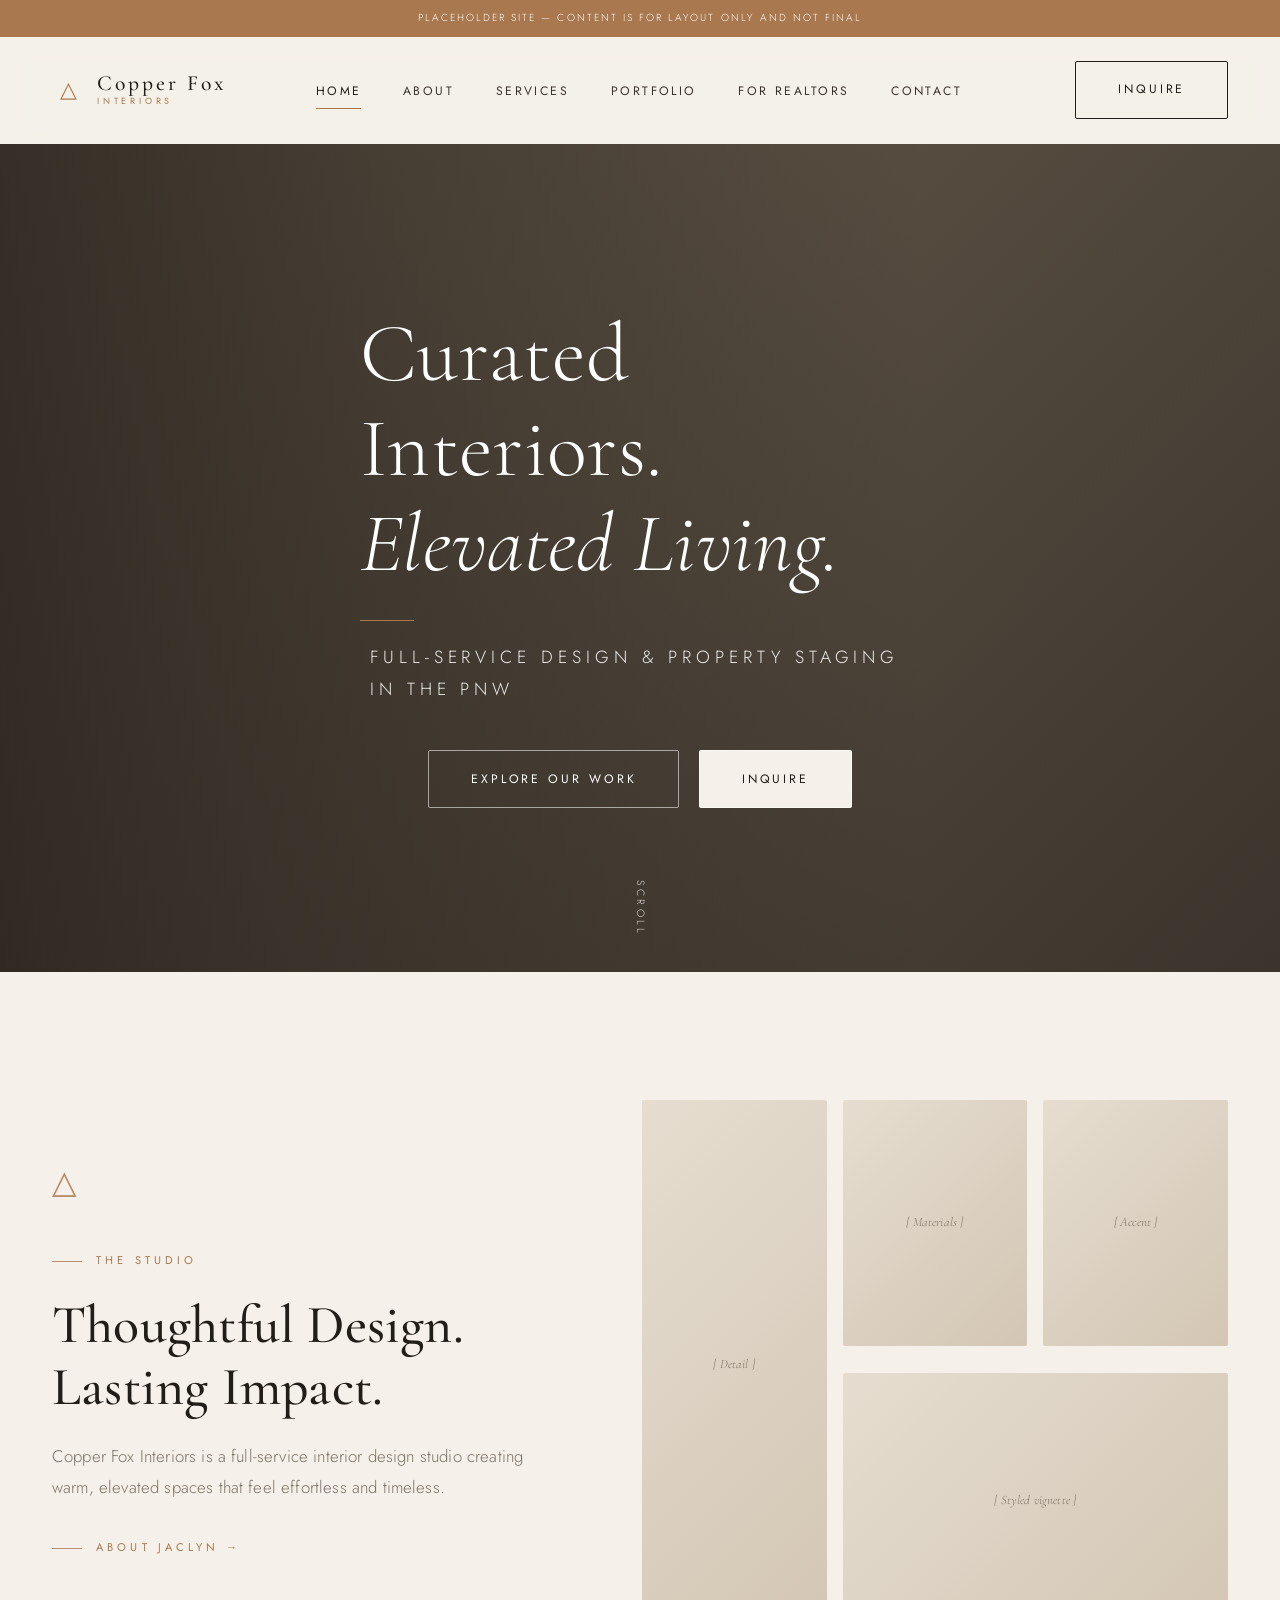
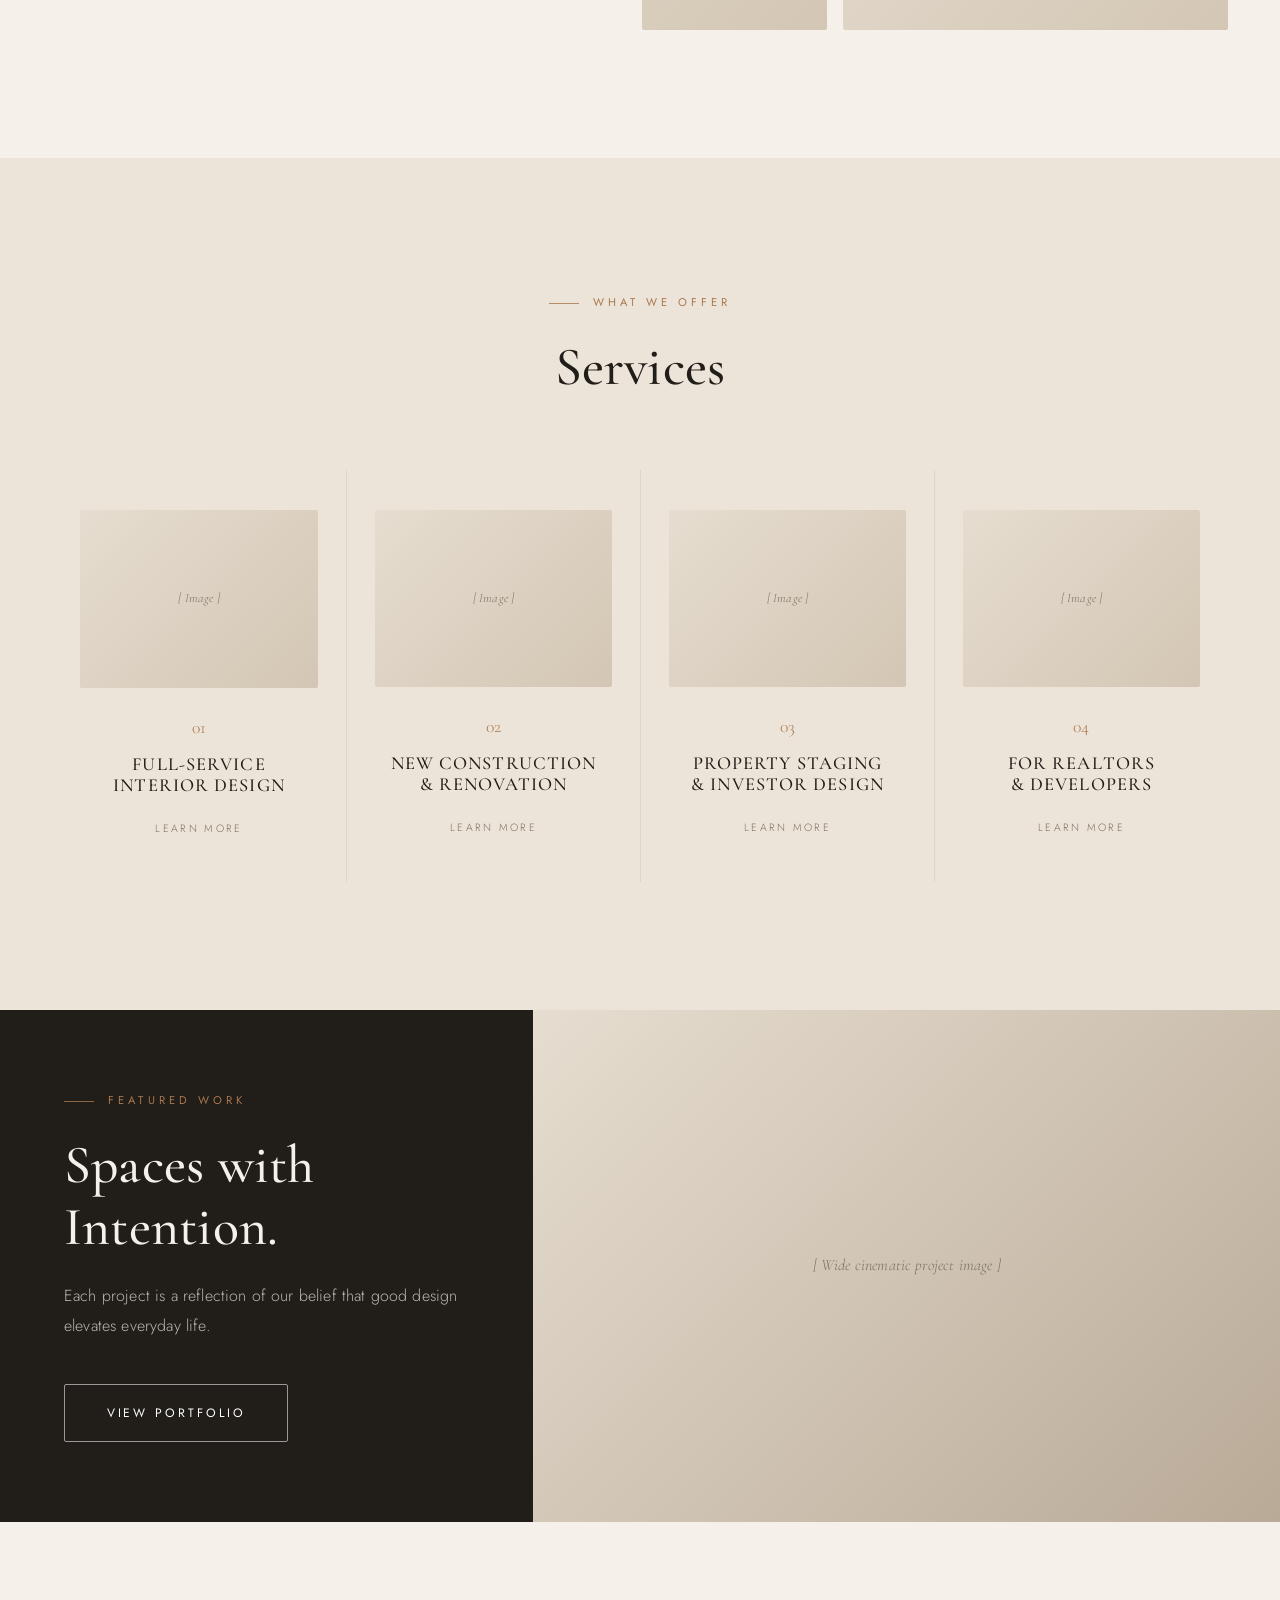
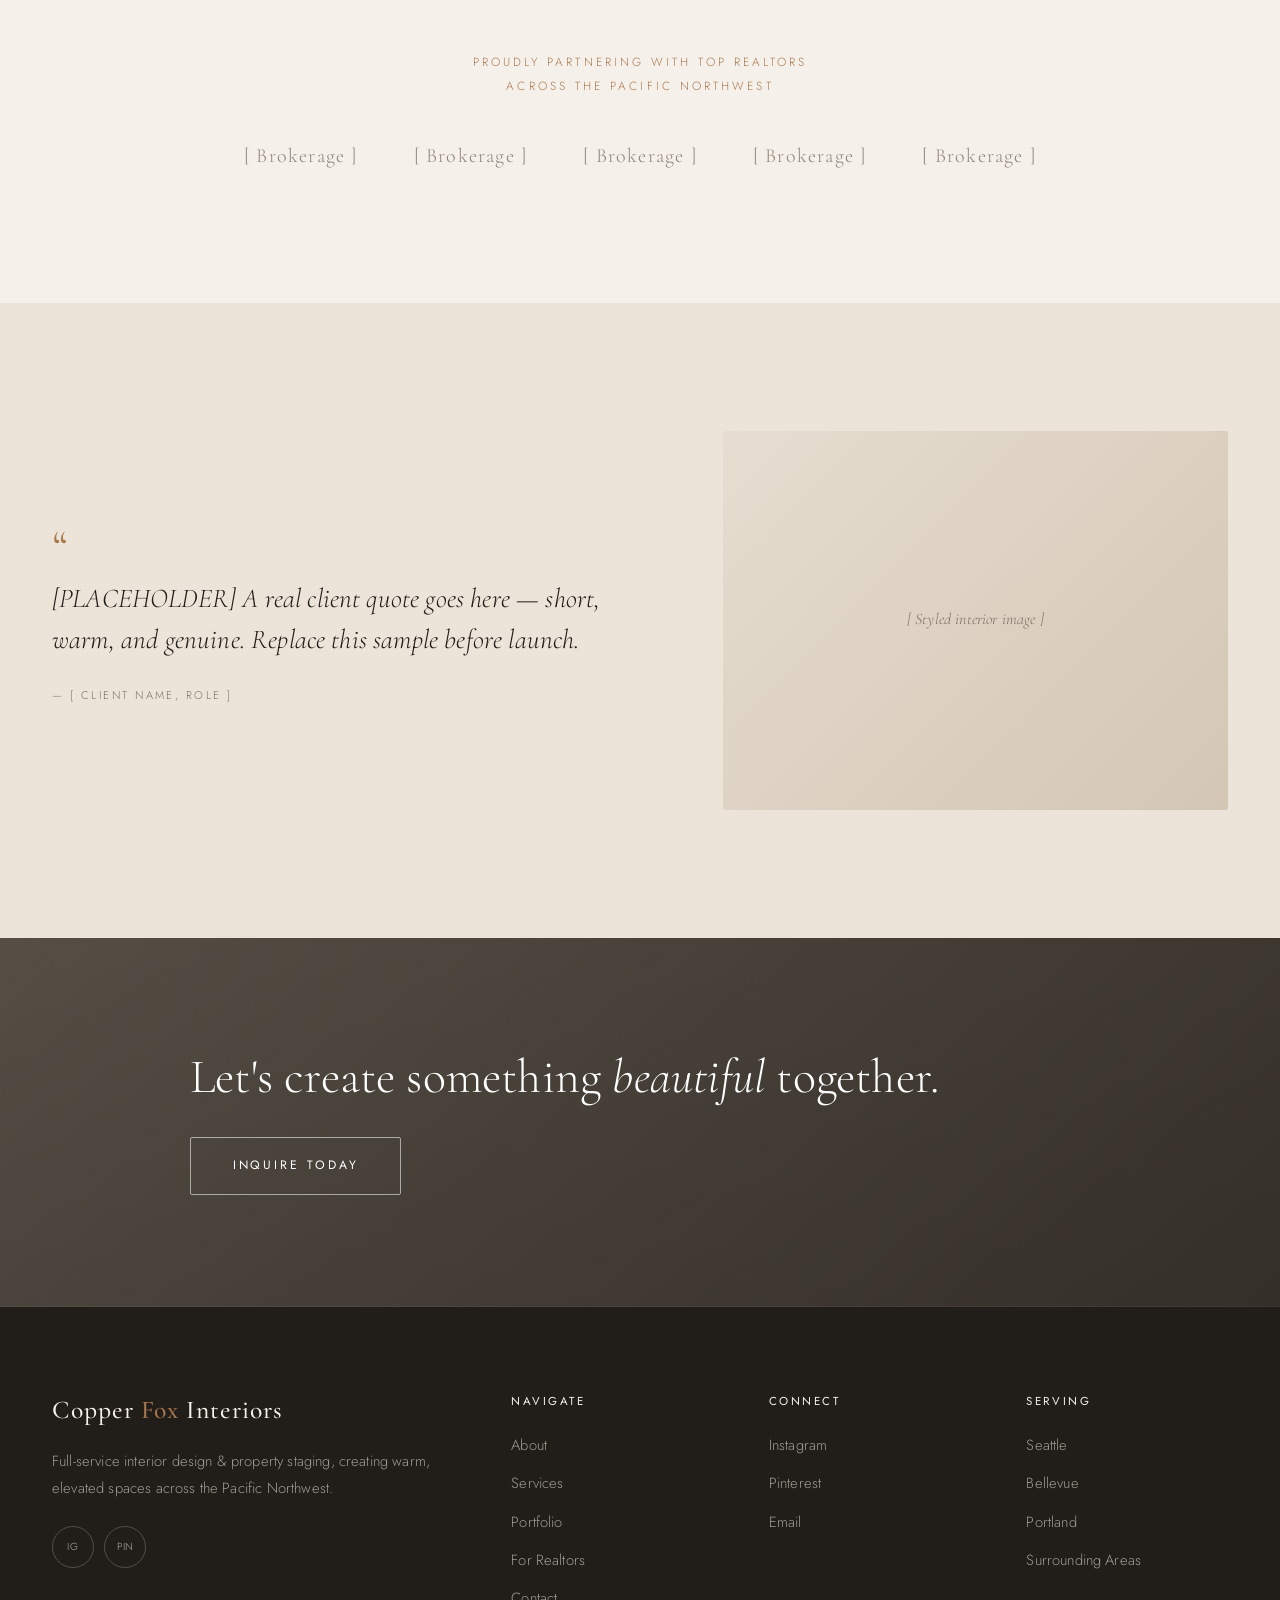
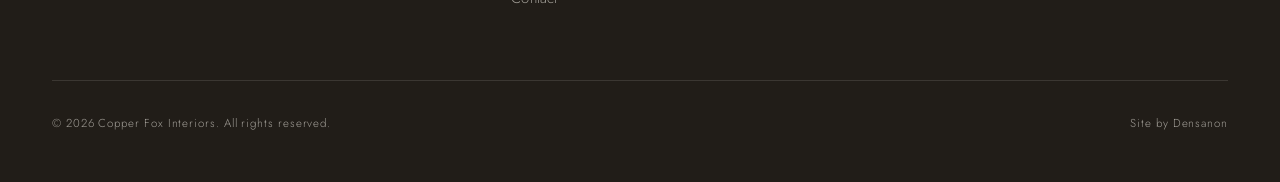
==== commit 6f822c08: "Align to approved homepage mockup + real brand content From the client's mockup + content brief: - R" ====
--- a/index.html
+++ b/index.html
@@ -4,11 +4,11 @@
   <meta charset="UTF-8">
   <meta name="viewport" content="width=device-width, initial-scale=1.0">
   <title>Copper Fox Interiors — Curated Interiors, Elevated Living</title>
-  <meta name="description" content="Copper Fox Interiors is a home staging and interior design studio creating curated, elevated spaces. [PLACEHOLDER — replace with real description and service area.]">
+  <meta name="description" content="Copper Fox Interiors is a full-service interior design and property staging studio serving the Pacific Northwest — Seattle, Bellevue, Portland, and surrounding areas.">
   <meta name="robots" content="index, follow">
   <link rel="canonical" href="https://copperfoxinteriors.co/">
   <meta property="og:title" content="Copper Fox Interiors — Curated Interiors, Elevated Living">
-  <meta property="og:description" content="A home staging and interior design studio creating curated, elevated spaces. [PLACEHOLDER]">
+  <meta property="og:description" content="Full-service interior design & property staging in the Pacific Northwest.">
   <meta property="og:type" content="website">
   <meta property="og:url" content="https://copperfoxinteriors.co/">
 
@@ -17,16 +17,17 @@
   <link href="https://fonts.googleapis.com/css2?family=Cormorant+Garamond:ital,wght@0,400;0,500;0,600;1,400;1,500&family=Jost:wght@300;400;500&display=swap" rel="stylesheet">
   <link rel="stylesheet" href="css/styles.css">
 
-  <!-- TODO: fill in real LocalBusiness schema once details arrive -->
+  <!-- TODO: confirm phone/address and complete this LocalBusiness schema -->
   <script type="application/ld+json">
   {
     "@context": "https://schema.org",
     "@type": "InteriorDesignBusiness",
     "name": "Copper Fox Interiors",
     "url": "https://copperfoxinteriors.co",
-    "description": "Home staging and interior design studio. [PLACEHOLDER]",
+    "description": "Full-service interior design and property staging studio serving the Pacific Northwest.",
     "telephone": "+1-000-000-0000",
-    "address": { "@type": "PostalAddress", "addressLocality": "[CITY]", "addressRegion": "[ST]", "addressCountry": "US" },
+    "areaServed": ["Seattle, WA", "Bellevue, WA", "Portland, OR"],
+    "address": { "@type": "PostalAddress", "addressRegion": "WA", "addressCountry": "US" },
     "priceRange": "$$$"
   }
   </script>
@@ -38,157 +39,182 @@
   <!-- ===== Header ===== -->
   <header class="site-header">
     <div class="header-inner">
-      <a href="index.html" class="logo"><span class="logo-mark">Copper <span>Fox</span> Interiors</span></a>
+      <a href="index.html" class="logo">
+        <span class="logo-mark-img" aria-hidden="true">&#9651;</span>
+        <span class="logo-text">
+          <span class="logo-name">Copper Fox</span>
+          <span class="logo-sub">Interiors</span>
+        </span>
+      </a>
       <nav class="main-nav">
         <ul>
           <li><a href="index.html">Home</a></li>
-          <li><a href="portfolio.html">Portfolio</a></li>
           <li><a href="about.html">About</a></li>
           <li><a href="services.html">Services</a></li>
+          <li><a href="portfolio.html">Portfolio</a></li>
+          <li><a href="for-realtors.html">For Realtors</a></li>
           <li><a href="contact.html">Contact</a></li>
         </ul>
       </nav>
-      <a href="contact.html" class="btn btn-primary header-cta header-cta-desktop">Inquire</a>
+      <a href="contact.html" class="btn btn-outline header-cta header-cta-desktop">Inquire</a>
       <button class="menu-toggle" aria-label="Toggle navigation menu"><span></span><span></span><span></span></button>
     </div>
   </header>
 
-  <!-- ===== Hero: large, cinematic, minimal ===== -->
+  <!-- ===== Hero: left-aligned, cinematic ===== -->
   <section class="hero">
     <div class="container">
-      <span class="eyebrow">Copper Fox Interiors</span>
-      <h1>Curated Interiors.<br><em>Elevated Living.</em></h1>
-      <p>[PLACEHOLDER] A short, refined statement of what the studio does and the feeling it creates.</p>
-      <div class="hero-actions">
-        <a href="portfolio.html" class="btn btn-ghost">View Portfolio</a>
-        <a href="contact.html" class="btn btn-light">Inquire</a>
+      <div class="hero-content">
+        <h1>Curated Interiors.<br><em>Elevated Living.</em></h1>
+        <div class="hero-rule"></div>
+        <p class="hero-sub">Full-Service Design &amp; Property Staging in the PNW</p>
+        <div class="hero-actions">
+          <a href="portfolio.html" class="btn btn-ghost">Explore Our Work</a>
+          <a href="contact.html" class="btn btn-light">Inquire</a>
+        </div>
       </div>
     </div>
     <span class="hero-scroll">Scroll</span>
   </section>
 
-  <!-- ===== Editorial statement ===== -->
+  <!-- ===== Statement: text + image collage ===== -->
   <section class="section">
-    <div class="container-narrow reveal" style="text-align:center;">
-      <span class="eyebrow">The Studio</span>
-      <h2 style="margin-bottom:1.5rem;">Spaces that feel considered, calm, and quietly luxurious</h2>
-      <p style="color:var(--warm-gray); font-size:1.1rem;">[PLACEHOLDER] Two or three sentences of warm, editorial introduction —
-        the studio's philosophy of curated, organic luxury. Keep it minimal and let it breathe.</p>
-    </div>
-  </section>
-
-  <!-- ===== Portfolio preview ===== -->
-  <section class="section section-alt">
-    <div class="container">
-      <div class="section-head reveal">
-        <span class="eyebrow">Selected Work</span>
-        <h2>Portfolio</h2>
-        <p>[PLACEHOLDER] A line introducing the studio's recent projects.</p>
-      </div>
-      <div class="gallery-grid cols-2 reveal">
-        <div class="gallery-item"><span>[ Featured project ]</span><div class="gallery-caption">[ Project name — location ]</div></div>
-        <div class="gallery-item"><span>[ Featured project ]</span><div class="gallery-caption">[ Project name — location ]</div></div>
-      </div>
-      <div style="text-align:center; margin-top:3rem;" class="reveal">
-        <a href="portfolio.html" class="btn btn-outline">View Full Portfolio</a>
-      </div>
-    </div>
-  </section>
-
-  <!-- ===== About teaser ===== -->
-  <section class="section">
-    <div class="container split reveal">
-      <div class="media"><span>[ Founder / studio portrait ]</span></div>
+    <div class="container statement reveal">
       <div>
-        <span class="eyebrow">About</span>
-        <h2>An eye for the curated and the timeless</h2>
-        <p>[PLACEHOLDER] Two or three sentences about the founder and the studio's approach —
-          architectural, grounded, emotionally warm.</p>
-        <p style="margin-top:1.5rem;"><a href="about.html" class="btn btn-outline">Our Story</a></p>
-      </div>
-    </div>
-  </section>
-
-  <!-- ===== Services preview ===== -->
+        <div class="fox-watermark" aria-hidden="true">&#9651;</div>
+        <span class="eyebrow">The Studio</span>
+        <h2 style="margin-bottom:1.5rem;">Thoughtful Design.<br>Lasting Impact.</h2>
+        <p style="color:var(--warm-gray); font-size:1.05rem;">Copper Fox Interiors is a full-service interior design
+          studio creating warm, elevated spaces that feel effortless and timeless.</p>
+        <p style="margin-top:1.75rem;"><a href="about.html" class="eyebrow" style="margin:0;">About Jaclyn &rarr;</a></p>
+      </div>
+      <div class="collage">
+        <div class="tile tall"><span>[ Detail ]</span></div>
+        <div class="tile"><span>[ Materials ]</span></div>
+        <div class="tile"><span>[ Accent ]</span></div>
+        <div class="tile wide"><span>[ Styled vignette ]</span></div>
+      </div>
+    </div>
+  </section>
+
+  <!-- ===== Services row (4-up, numbered) ===== -->
   <section class="section section-alt">
     <div class="container">
       <div class="section-head reveal">
         <span class="eyebrow">What We Offer</span>
         <h2>Services</h2>
-        <p>[PLACEHOLDER] A line framing the studio's services.</p>
-      </div>
-      <div class="grid grid-3 reveal">
-        <div class="card">
-          <span class="card-num">01</span>
-          <h3>Home Staging</h3>
-          <p>[PLACEHOLDER] Editorial staging that helps a property feel curated, spacious, and ready to sell.</p>
-        </div>
-        <div class="card">
-          <span class="card-num">02</span>
-          <h3>Interior Design</h3>
-          <p>[PLACEHOLDER] Considered, layered interiors for living — organic materials and warm minimalism.</p>
-        </div>
-        <div class="card">
-          <span class="card-num">03</span>
-          <h3>Staging &amp; Design Consulting</h3>
-          <p>[PLACEHOLDER] Guidance on layout, palette, and styling to elevate a space with intention.</p>
-        </div>
-      </div>
-      <div style="text-align:center; margin-top:3rem;" class="reveal">
-        <a href="services.html" class="btn btn-outline">Explore Services</a>
-      </div>
-    </div>
-  </section>
-
-  <!-- ===== Testimonial (subtle) ===== -->
-  <section class="section">
-    <div class="container testimonial reveal">
-      <div class="testimonial-rule"></div>
-      <span class="eyebrow">Kind Words</span>
-      <blockquote>[PLACEHOLDER] A single, beautifully set client quote — short, warm, and genuine.</blockquote>
-      <div class="cite">— [ Client name, City ]</div>
-    </div>
-  </section>
-
-  <!-- ===== Contact CTA ===== -->
+      </div>
+      <div class="services-row reveal">
+        <div class="service-cell">
+          <div class="thumb"><span>[ Image ]</span></div>
+          <span class="num">01</span>
+          <h3>Full-Service<br>Interior Design</h3>
+          <a href="services.html" class="learn">Learn More</a>
+        </div>
+        <div class="service-cell">
+          <div class="thumb"><span>[ Image ]</span></div>
+          <span class="num">02</span>
+          <h3>New Construction<br>&amp; Renovation</h3>
+          <a href="services.html" class="learn">Learn More</a>
+        </div>
+        <div class="service-cell">
+          <div class="thumb"><span>[ Image ]</span></div>
+          <span class="num">03</span>
+          <h3>Property Staging<br>&amp; Investor Design</h3>
+          <a href="services.html" class="learn">Learn More</a>
+        </div>
+        <div class="service-cell">
+          <div class="thumb"><span>[ Image ]</span></div>
+          <span class="num">04</span>
+          <h3>For Realtors<br>&amp; Developers</h3>
+          <a href="for-realtors.html" class="learn">Learn More</a>
+        </div>
+      </div>
+    </div>
+  </section>
+
+  <!-- ===== Featured: Spaces with Intention ===== -->
+  <section class="featured reveal">
+    <div class="panel">
+      <span class="eyebrow">Featured Work</span>
+      <h2>Spaces with<br>Intention.</h2>
+      <p>Each project is a reflection of our belief that good design elevates everyday life.</p>
+      <a href="portfolio.html" class="btn btn-ghost">View Portfolio</a>
+    </div>
+    <div class="media"><span>[ Wide cinematic project image ]</span></div>
+  </section>
+
+  <!-- ===== Partners (realtors) ===== -->
+  <section class="section partners">
+    <div class="container reveal">
+      <!-- NOTE: confirm these partnerships are real and clear logo usage before launch -->
+      <p class="partners-head">Proudly partnering with top realtors<br>across the Pacific Northwest</p>
+      <div class="partners-logos">
+        <span class="logo-item">[ Brokerage ]</span>
+        <span class="logo-item">[ Brokerage ]</span>
+        <span class="logo-item">[ Brokerage ]</span>
+        <span class="logo-item">[ Brokerage ]</span>
+        <span class="logo-item">[ Brokerage ]</span>
+      </div>
+    </div>
+  </section>
+
+  <!-- ===== Testimonial ===== -->
   <section class="section section-alt">
-    <div class="container section-head reveal" style="margin-bottom:0;">
-      <span class="eyebrow">Let's Begin</span>
-      <h2>Begin your project</h2>
-      <p>[PLACEHOLDER] A warm closing invitation to get in touch.</p>
-      <a href="contact.html" class="btn btn-primary">Inquire</a>
+    <div class="container testimonial-split reveal">
+      <div>
+        <div class="quote-mark" aria-hidden="true">&ldquo;</div>
+        <!-- PLACEHOLDER testimonial — replace with a real, attributed client review before launch -->
+        <blockquote>[PLACEHOLDER] A real client quote goes here — short, warm, and genuine. Replace this sample before launch.</blockquote>
+        <div class="cite">— [ Client name, role ]</div>
+      </div>
+      <div class="media"><span>[ Styled interior image ]</span></div>
     </div>
   </section>
 
   <!-- ===== Footer ===== -->
+  <section class="footer-cta">
+    <div class="footer-cta-inner">
+      <h2>Let's create something <em>beautiful</em> together.</h2>
+      <a href="contact.html" class="btn btn-ghost">Inquire Today</a>
+    </div>
+  </section>
   <footer class="site-footer">
     <div class="container">
-      <div class="footer-grid">
+      <div class="footer-grid cols-4">
         <div class="footer-col footer-about">
           <h4>Copper <span>Fox</span> Interiors</h4>
-          <p>[PLACEHOLDER] A brief, refined description of Copper Fox Interiors and the service area.</p>
+          <p>Full-service interior design &amp; property staging, creating warm, elevated spaces across the Pacific Northwest.</p>
           <div class="footer-social">
             <a href="#" aria-label="Instagram">IG</a>
             <a href="#" aria-label="Pinterest">PIN</a>
-            <a href="#" aria-label="Facebook">FB</a>
           </div>
         </div>
         <div class="footer-col">
-          <h4>Explore</h4>
+          <h4>Navigate</h4>
           <ul>
-            <li><a href="index.html">Home</a></li>
-            <li><a href="portfolio.html">Portfolio</a></li>
             <li><a href="about.html">About</a></li>
             <li><a href="services.html">Services</a></li>
+            <li><a href="portfolio.html">Portfolio</a></li>
+            <li><a href="for-realtors.html">For Realtors</a></li>
             <li><a href="contact.html">Contact</a></li>
           </ul>
         </div>
         <div class="footer-col">
-          <h4>Get in Touch</h4>
+          <h4>Connect</h4>
           <ul>
-            <li><a href="tel:+10000000000">(000) 000-0000</a></li>
-            <li><a href="mailto:hello@copperfoxinteriors.co">hello@copperfoxinteriors.co</a></li>
-            <li>[ City, ST ]</li>
+            <li><a href="#">Instagram</a></li>
+            <li><a href="#">Pinterest</a></li>
+            <li><a href="mailto:hello@copperfoxinteriors.co">Email</a></li>
+          </ul>
+        </div>
+        <div class="footer-col">
+          <h4>Serving</h4>
+          <ul>
+            <li>Seattle</li>
+            <li>Bellevue</li>
+            <li>Portland</li>
+            <li>Surrounding Areas</li>
           </ul>
         </div>
       </div>
--- a/css/styles.css
+++ b/css/styles.css
@@ -378,3 +378,120 @@
   .grid-3, .grid-2, .stats, .gallery-grid, .gallery-grid.cols-2 { grid-template-columns: 1fr; }
   .hero-scroll { display: none; }
 }
+
+/* ============================================
+   Mockup alignment — homepage components
+   (matches the approved design mockup)
+   ============================================ */
+
+/* --- Stacked logo with fox mark --- */
+.logo { gap: 0.7rem; }
+.logo-mark-img {
+  width: 34px; height: 38px; flex: none;
+  display: flex; align-items: center; justify-content: center;
+  color: var(--copper); font-size: 1.4rem;
+  /* TODO: replace with real fox emblem (site/images/logo-fox.svg) */
+}
+.logo-text { display: flex; flex-direction: column; line-height: 1; }
+.logo-name { font-family: var(--font-display); font-size: 1.35rem; font-weight: 500; color: var(--soft-black); letter-spacing: 0.14em; }
+.logo-sub { font-family: var(--font-body); font-size: 0.56rem; font-weight: 400; color: var(--copper); letter-spacing: 0.42em; text-transform: uppercase; margin-top: 0.2rem; }
+
+/* --- Hero: left-aligned, cinematic --- */
+.hero { text-align: left; justify-content: flex-start;
+  background:
+    linear-gradient(90deg, rgba(33,29,24,0.74) 0%, rgba(33,29,24,0.30) 46%, rgba(33,29,24,0.04) 72%),
+    linear-gradient(135deg, #6f6151 0%, #3b352d 100%);
+}
+.hero .container { max-width: var(--maxw); }
+.hero-content { max-width: 560px; }
+.hero-content h1 { margin-bottom: 1.5rem; }
+.hero-rule { width: 54px; height: 1px; background: var(--copper); margin: 1.75rem 0 1.25rem; }
+.hero-sub { font-family: var(--font-body); text-transform: uppercase; letter-spacing: 0.28em; font-size: 0.72rem; color: rgba(255,255,255,0.82); margin-bottom: 2.5rem; }
+
+/* --- Statement: text + image collage --- */
+.statement { display: grid; grid-template-columns: 1fr 1.15fr; gap: 5rem; align-items: center; }
+.statement .fox-watermark { color: var(--copper); font-size: 2rem; opacity: 0.85; margin-bottom: 2rem; }
+.collage { display: grid; grid-template-columns: repeat(3, 1fr); grid-auto-rows: 1fr; gap: 1rem; }
+.collage .tile {
+  aspect-ratio: 3 / 4; border-radius: var(--radius); overflow: hidden;
+  background: linear-gradient(135deg, #e6ddd0, #d3c6b4);
+  display: flex; align-items: center; justify-content: center;
+  color: var(--warm-gray); font-style: italic; font-family: var(--font-display); font-size: 0.8rem; text-align: center; padding: 0.5rem;
+}
+.collage .tile.tall { grid-row: span 2; aspect-ratio: auto; }
+.collage .tile.wide { grid-column: span 2; aspect-ratio: 3 / 2; }
+.collage .tile img { width: 100%; height: 100%; object-fit: cover; }
+
+/* --- Numbered services row (4-up) --- */
+.services-row { display: grid; grid-template-columns: repeat(4, 1fr); }
+.service-cell { text-align: center; padding: 2.5rem 1.75rem; border-left: 1px solid var(--line-soft); }
+.service-cell:first-child { border-left: none; }
+.service-cell .thumb {
+  aspect-ratio: 4 / 3; margin-bottom: 1.5rem; border-radius: var(--radius); overflow: hidden;
+  background: linear-gradient(135deg, #e6ddd0, #d3c6b4);
+  display: flex; align-items: center; justify-content: center;
+  color: var(--warm-gray); font-style: italic; font-family: var(--font-display); font-size: 0.8rem;
+}
+.service-cell .thumb img { width: 100%; height: 100%; object-fit: cover; }
+.service-cell .num { font-family: var(--font-display); color: var(--copper); font-size: 1.1rem; display: block; margin-bottom: 0.6rem; }
+.service-cell h3 { font-size: 1.15rem; text-transform: uppercase; letter-spacing: 0.06em; font-family: var(--font-display); margin-bottom: 1rem; }
+.service-cell .learn { font-size: 0.66rem; text-transform: uppercase; letter-spacing: 0.22em; color: var(--warm-gray); }
+.service-cell .learn:hover { color: var(--copper); }
+
+/* --- Featured: dark split panel + wide image --- */
+.featured { display: grid; grid-template-columns: 1fr 1.4fr; min-height: 460px; }
+.featured .panel { background: var(--soft-black); color: rgba(245,241,234,0.72); padding: 5rem 4rem; display: flex; flex-direction: column; justify-content: center; }
+.featured .panel .eyebrow { color: var(--copper); }
+.featured .panel h2 { color: var(--ivory); margin-bottom: 1.5rem; }
+.featured .panel .btn { align-self: flex-start; margin-top: 1.75rem; }
+.featured .media { background: linear-gradient(135deg, #e6ddd0, #b9aa97); display: flex; align-items: center; justify-content: center; color: var(--warm-gray); font-style: italic; font-family: var(--font-display); }
+.featured .media img { width: 100%; height: 100%; object-fit: cover; }
+
+/* --- Partners / realtor logo strip --- */
+.partners { text-align: center; }
+.partners .partners-head { color: var(--copper); text-transform: uppercase; letter-spacing: 0.26em; font-size: 0.74rem; line-height: 2; margin-bottom: 2.5rem; }
+.partners-logos { display: flex; flex-wrap: wrap; align-items: center; justify-content: center; gap: 3.5rem; }
+.partners-logos .logo-item { font-family: var(--font-display); font-size: 1.25rem; letter-spacing: 0.06em; color: var(--warm-gray); opacity: 0.85; }
+
+/* --- Testimonial split (quote + image) --- */
+.testimonial-split { display: grid; grid-template-columns: 1.2fr 1fr; gap: 4rem; align-items: center; }
+.testimonial-split .quote-mark { font-family: var(--font-display); font-size: 3rem; color: var(--copper); line-height: 0.5; }
+.testimonial-split blockquote { font-family: var(--font-display); font-style: italic; font-size: clamp(1.3rem, 2.2vw, 1.7rem); line-height: 1.5; color: var(--soft-black); margin: 1.25rem 0 1.5rem; }
+.testimonial-split .cite { text-transform: uppercase; letter-spacing: 0.22em; font-size: 0.7rem; color: var(--warm-gray); }
+.testimonial-split .media { aspect-ratio: 4 / 3; border-radius: var(--radius); overflow: hidden; background: linear-gradient(135deg, #e6ddd0, #d3c6b4); display: flex; align-items: center; justify-content: center; color: var(--warm-gray); font-style: italic; font-family: var(--font-display); }
+.testimonial-split .media img { width: 100%; height: 100%; object-fit: cover; }
+
+/* --- Footer CTA banner --- */
+.footer-cta {
+  position: relative; text-align: center; padding: 7rem 2rem; color: #fff;
+  background:
+    linear-gradient(rgba(33,29,24,0.5), rgba(33,29,24,0.55)),
+    linear-gradient(135deg, #8a8073, #4a443b);
+  background-size: cover; background-position: center;
+}
+.footer-cta-inner { max-width: 900px; margin: 0 auto; display: flex; align-items: center; justify-content: space-between; gap: 2rem; flex-wrap: wrap; }
+.footer-cta h2 { color: #fff; font-weight: 300; font-size: clamp(2rem, 4vw, 3rem); text-align: left; }
+.footer-cta h2 em { font-style: italic; }
+
+/* --- Footer 4-column --- */
+.footer-grid.cols-4 { grid-template-columns: 2fr 1fr 1fr 1fr; }
+
+/* --- Responsive for mockup components --- */
+@media (max-width: 960px) {
+  .statement, .featured, .testimonial-split { grid-template-columns: 1fr; gap: 2.5rem; }
+  .services-row { grid-template-columns: repeat(2, 1fr); }
+  .service-cell { border-left: none; border-top: 1px solid var(--line-soft); }
+  .service-cell:nth-child(-n+2) { border-top: none; }
+  .featured .panel { padding: 3.5rem 2.5rem; }
+  .footer-grid.cols-4 { grid-template-columns: 1fr 1fr; }
+}
+@media (max-width: 768px) {
+  .collage { grid-template-columns: repeat(2, 1fr); }
+  .services-row { grid-template-columns: 1fr; }
+  .service-cell, .service-cell:nth-child(-n+2) { border-top: 1px solid var(--line-soft); }
+  .service-cell:first-child { border-top: none; }
+  .partners-logos { gap: 2rem; }
+  .footer-cta-inner { flex-direction: column; text-align: center; }
+  .footer-cta h2 { text-align: center; }
+  .footer-grid.cols-4 { grid-template-columns: 1fr; }
+}
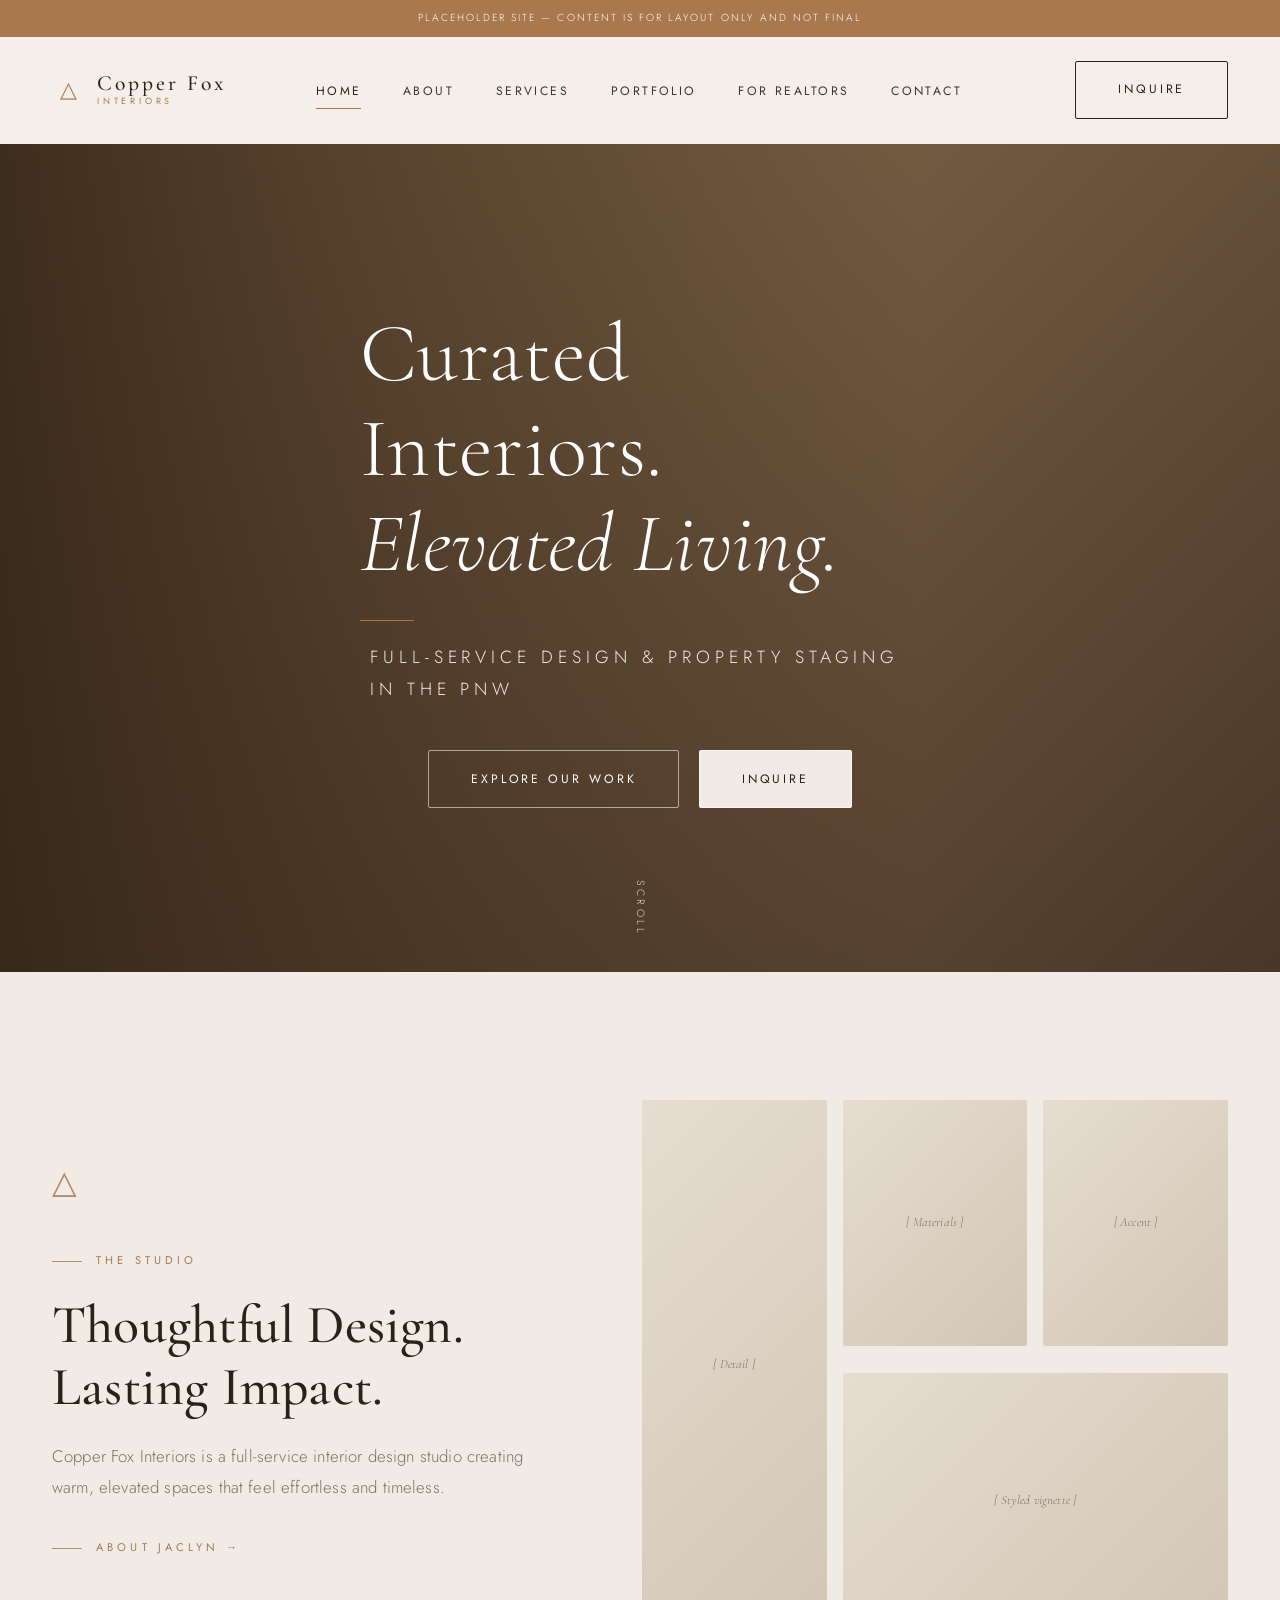
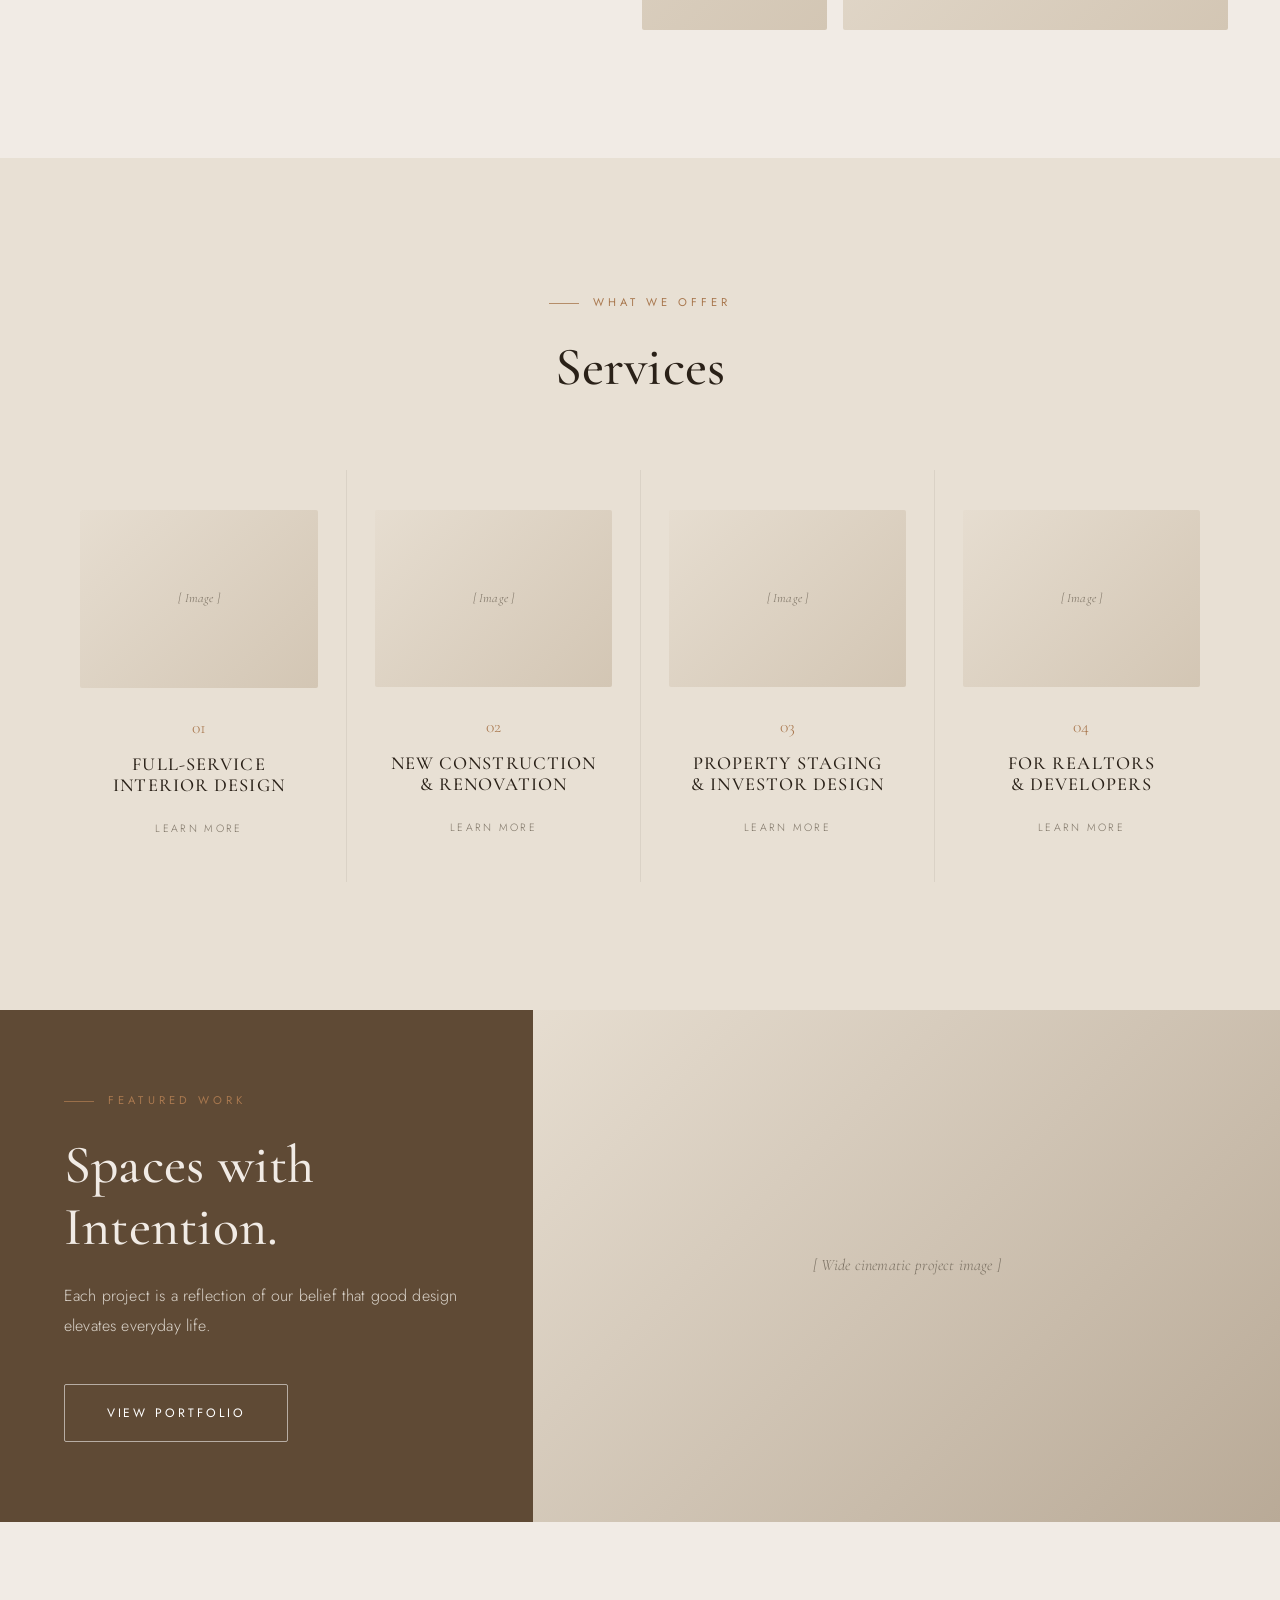
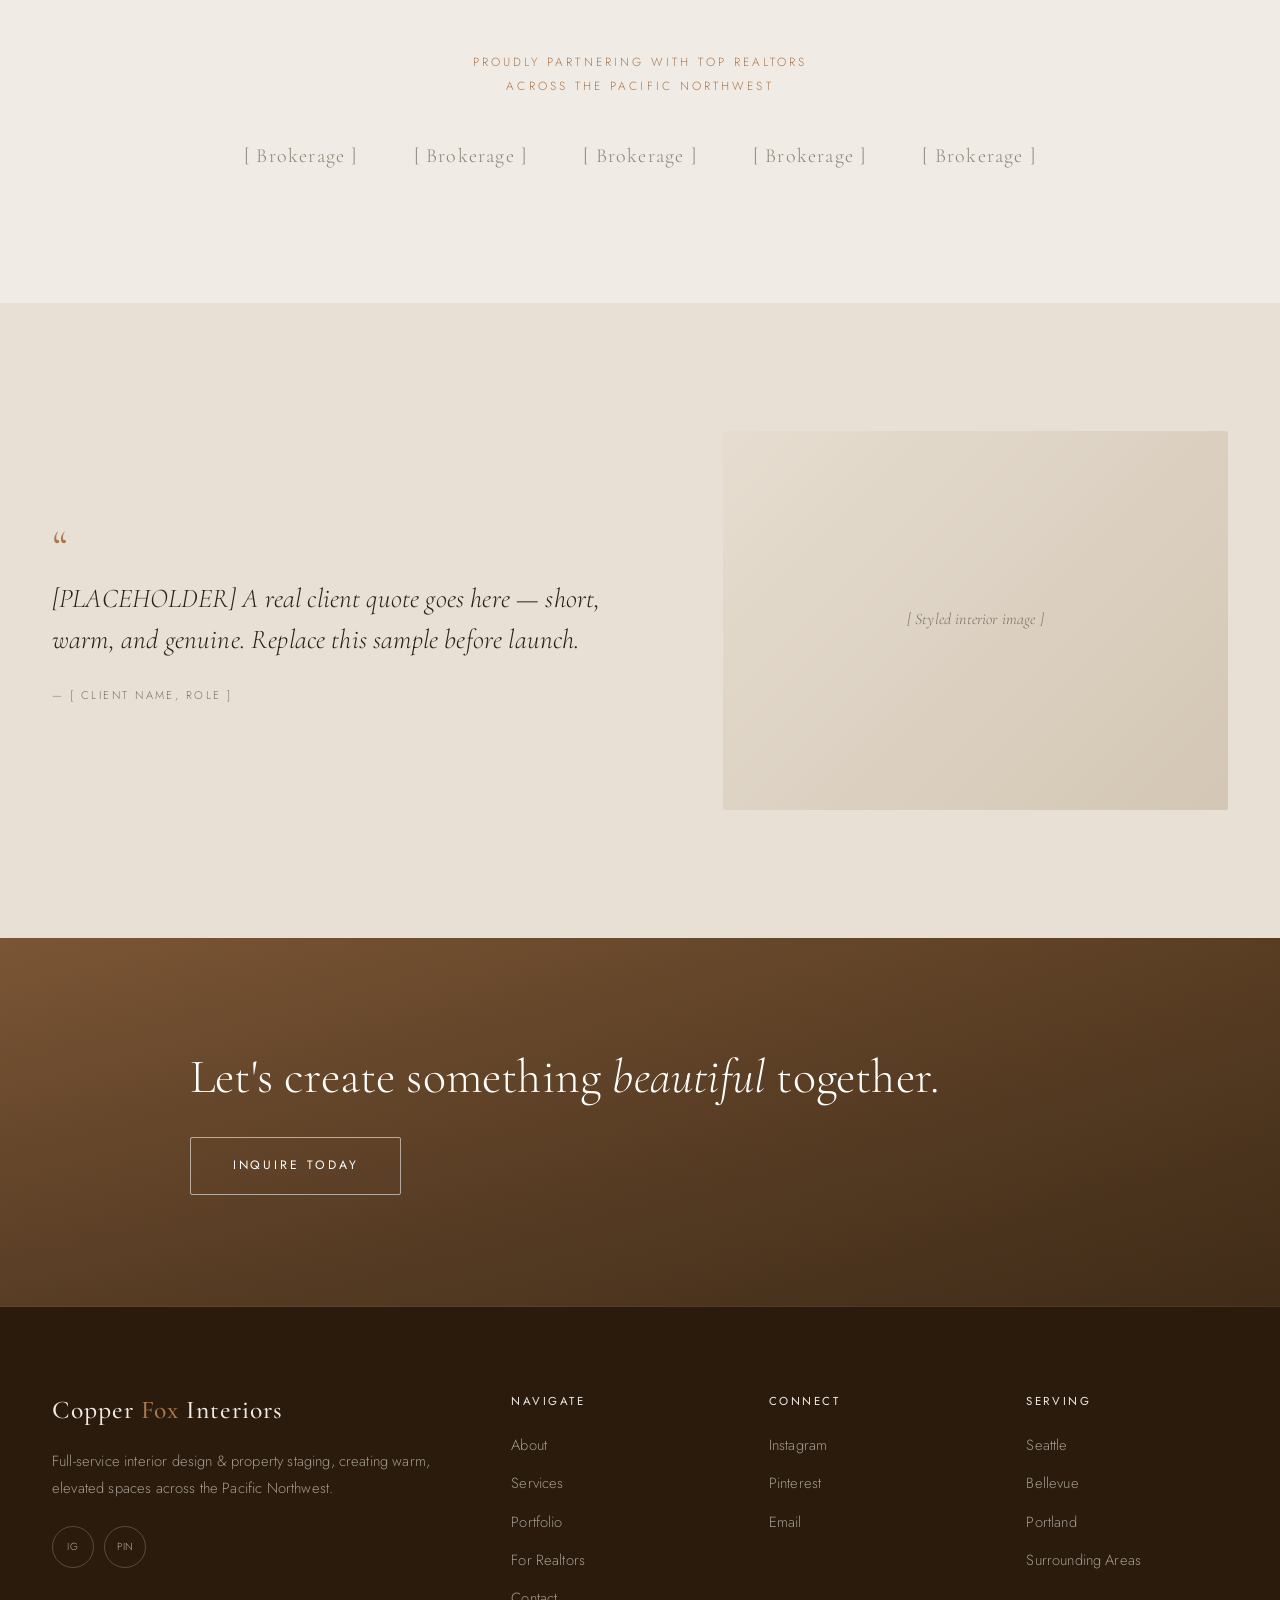
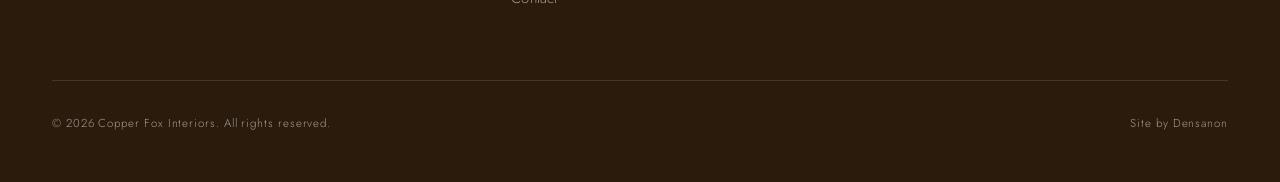
==== commit 641b56f4: "Prep image drop-in slots, favicons, and ASSETS manifest - Every image slot now has an <img class=img" ====
--- a/index.html
+++ b/index.html
@@ -11,6 +11,12 @@
   <meta property="og:description" content="Full-service interior design & property staging in the Pacific Northwest.">
   <meta property="og:type" content="website">
   <meta property="og:url" content="https://copperfoxinteriors.co/">
+  <meta property="og:image" content="https://copperfoxinteriors.co/site/images/og-image.jpg">
+
+  <link rel="icon" href="site/images/favicon.ico" sizes="any">
+  <link rel="icon" type="image/png" sizes="32x32" href="site/images/favicon-32x32.png">
+  <link rel="icon" type="image/png" sizes="16x16" href="site/images/favicon-16x16.png">
+  <link rel="apple-touch-icon" href="site/images/apple-touch-icon.png">
 
   <link rel="preconnect" href="https://fonts.googleapis.com">
   <link rel="preconnect" href="https://fonts.gstatic.com" crossorigin>
@@ -40,7 +46,7 @@
   <header class="site-header">
     <div class="header-inner">
       <a href="index.html" class="logo">
-        <span class="logo-mark-img" aria-hidden="true">&#9651;</span>
+        <span class="logo-mark-img" aria-hidden="true"><img class="logo-fox" src="site/images/logo-fox.svg" alt="" data-fallback>&#9651;</span>
         <span class="logo-text">
           <span class="logo-name">Copper Fox</span>
           <span class="logo-sub">Interiors</span>
@@ -63,6 +69,8 @@
 
   <!-- ===== Hero: left-aligned, cinematic ===== -->
   <section class="hero">
+    <img class="hero-bg" src="site/images/hero.jpg" alt="" data-fallback>
+    <div class="hero-scrim-layer"></div>
     <div class="container">
       <div class="hero-content">
         <h1>Curated Interiors.<br><em>Elevated Living.</em></h1>
@@ -89,10 +97,10 @@
         <p style="margin-top:1.75rem;"><a href="about.html" class="eyebrow" style="margin:0;">About Jaclyn &rarr;</a></p>
       </div>
       <div class="collage">
-        <div class="tile tall"><span>[ Detail ]</span></div>
-        <div class="tile"><span>[ Materials ]</span></div>
-        <div class="tile"><span>[ Accent ]</span></div>
-        <div class="tile wide"><span>[ Styled vignette ]</span></div>
+        <div class="tile tall"><img class="img-cover" src="site/images/collage-1.jpg" alt="Interior detail" data-fallback><span>[ Detail ]</span></div>
+        <div class="tile"><img class="img-cover" src="site/images/collage-2.jpg" alt="Materials and textures" data-fallback><span>[ Materials ]</span></div>
+        <div class="tile"><img class="img-cover" src="site/images/collage-3.jpg" alt="Styling accent" data-fallback><span>[ Accent ]</span></div>
+        <div class="tile wide"><img class="img-cover" src="site/images/collage-4.jpg" alt="Styled vignette" data-fallback><span>[ Styled vignette ]</span></div>
       </div>
     </div>
   </section>
@@ -106,25 +114,25 @@
       </div>
       <div class="services-row reveal">
         <div class="service-cell">
-          <div class="thumb"><span>[ Image ]</span></div>
+          <div class="thumb"><img class="img-cover" src="site/images/service-interior-design.jpg" alt="Full-Service Interior Design" data-fallback><span>[ Image ]</span></div>
           <span class="num">01</span>
           <h3>Full-Service<br>Interior Design</h3>
           <a href="services.html" class="learn">Learn More</a>
         </div>
         <div class="service-cell">
-          <div class="thumb"><span>[ Image ]</span></div>
+          <div class="thumb"><img class="img-cover" src="site/images/service-new-construction.jpg" alt="New Construction &amp; Renovation" data-fallback><span>[ Image ]</span></div>
           <span class="num">02</span>
           <h3>New Construction<br>&amp; Renovation</h3>
           <a href="services.html" class="learn">Learn More</a>
         </div>
         <div class="service-cell">
-          <div class="thumb"><span>[ Image ]</span></div>
+          <div class="thumb"><img class="img-cover" src="site/images/service-staging.jpg" alt="Property Staging &amp; Investor Design" data-fallback><span>[ Image ]</span></div>
           <span class="num">03</span>
           <h3>Property Staging<br>&amp; Investor Design</h3>
           <a href="services.html" class="learn">Learn More</a>
         </div>
         <div class="service-cell">
-          <div class="thumb"><span>[ Image ]</span></div>
+          <div class="thumb"><img class="img-cover" src="site/images/service-realtors.jpg" alt="For Realtors &amp; Developers" data-fallback><span>[ Image ]</span></div>
           <span class="num">04</span>
           <h3>For Realtors<br>&amp; Developers</h3>
           <a href="for-realtors.html" class="learn">Learn More</a>
@@ -141,13 +149,14 @@
       <p>Each project is a reflection of our belief that good design elevates everyday life.</p>
       <a href="portfolio.html" class="btn btn-ghost">View Portfolio</a>
     </div>
-    <div class="media"><span>[ Wide cinematic project image ]</span></div>
+    <div class="media"><img class="img-cover" src="site/images/featured-spaces.jpg" alt="Featured interior project" data-fallback><span>[ Wide cinematic project image ]</span></div>
   </section>
 
   <!-- ===== Partners (realtors) ===== -->
   <section class="section partners">
     <div class="container reveal">
-      <!-- NOTE: confirm these partnerships are real and clear logo usage before launch -->
+      <!-- NOTE: confirm these partnerships are real and clear logo usage before launch.
+           Logo files go in site/images/ as partner-*.svg (see ASSETS.md). -->
       <p class="partners-head">Proudly partnering with top realtors<br>across the Pacific Northwest</p>
       <div class="partners-logos">
         <span class="logo-item">[ Brokerage ]</span>
@@ -168,12 +177,13 @@
         <blockquote>[PLACEHOLDER] A real client quote goes here — short, warm, and genuine. Replace this sample before launch.</blockquote>
         <div class="cite">— [ Client name, role ]</div>
       </div>
-      <div class="media"><span>[ Styled interior image ]</span></div>
+      <div class="media"><img class="img-cover" src="site/images/testimonial.jpg" alt="Styled interior" data-fallback><span>[ Styled interior image ]</span></div>
     </div>
   </section>
 
   <!-- ===== Footer ===== -->
   <section class="footer-cta">
+    <img class="footer-cta-bg" src="site/images/cta-landscape.jpg" alt="" data-fallback>
     <div class="footer-cta-inner">
       <h2>Let's create something <em>beautiful</em> together.</h2>
       <a href="contact.html" class="btn btn-ghost">Inquire Today</a>
--- a/css/styles.css
+++ b/css/styles.css
@@ -9,10 +9,12 @@
 
 :root {
   /* Warm neutrals — the only palette */
-  --ivory:       #f5f1ea;   /* page */
-  --ivory-deep:  #ece4d8;   /* alternating sections */
-  --bone:        #fbf8f3;   /* cards, raised panels (near-white) */
-  --soft-black:  #211d18;   /* headlines */
+  --ivory:       #f1ebe5;   /* page */
+  --ivory-deep:  #e8e0d4;   /* alternating sections */
+  --bone:        #faf6f0;   /* cards, raised panels (near-white) */
+  --soft-black:  #2a2118;   /* headlines (warm near-black) */
+  --espresso:    #2a1b0d;   /* deep warm brown — footer & dark surfaces */
+  --mocha:       #5f4a35;   /* warm mid-brown — featured panel */
   --charcoal:    #3b352d;   /* body text, strong */
   --taupe:       #a89a87;   /* mushroom taupe — secondary */
   --warm-gray:   #7c7264;   /* muted supporting text */
@@ -314,7 +316,7 @@
 .form-group select { appearance: none; }
 .form-group textarea { resize: vertical; min-height: 150px; }
 
-.contact-info-card { background: var(--soft-black); color: rgba(245,241,234,0.78); padding: 3.25rem 2.75rem; border-radius: var(--radius); height: 100%; }
+.contact-info-card { background: var(--espresso); color: rgba(245,241,234,0.78); padding: 3.25rem 2.75rem; border-radius: var(--radius); height: 100%; }
 .contact-info-card h3 { color: var(--ivory); margin-bottom: 2.25rem; }
 .contact-info-card a { color: var(--copper); }
 .contact-info-card a:hover { color: #c89a72; }
@@ -324,7 +326,7 @@
 /* ============================================
    Footer
    ============================================ */
-.site-footer { background: var(--soft-black); color: rgba(245,241,234,0.6); padding: 5.5rem 0 2rem; }
+.site-footer { background: var(--espresso); color: rgba(245,241,234,0.6); padding: 5.5rem 0 2rem; }
 .footer-grid { display: grid; grid-template-columns: 2fr 1fr 1fr; gap: 3.5rem; }
 .footer-col h4 { color: var(--ivory); margin-bottom: 1.5rem; font-size: 0.72rem; text-transform: uppercase; letter-spacing: 0.22em; font-family: var(--font-body); font-weight: 400; }
 .footer-col ul { list-style: none; }
@@ -396,12 +398,15 @@
 .logo-name { font-family: var(--font-display); font-size: 1.35rem; font-weight: 500; color: var(--soft-black); letter-spacing: 0.14em; }
 .logo-sub { font-family: var(--font-body); font-size: 0.56rem; font-weight: 400; color: var(--copper); letter-spacing: 0.42em; text-transform: uppercase; margin-top: 0.2rem; }
 
-/* --- Hero: left-aligned, cinematic --- */
+/* --- Hero: left-aligned, cinematic ---
+   .hero-bg (photo) sits at z0, .hero-scrim-layer at z1, content at z2.
+   The warm gradient below is the fallback shown if the photo is missing. */
 .hero { text-align: left; justify-content: flex-start;
-  background:
-    linear-gradient(90deg, rgba(33,29,24,0.74) 0%, rgba(33,29,24,0.30) 46%, rgba(33,29,24,0.04) 72%),
-    linear-gradient(135deg, #6f6151 0%, #3b352d 100%);
-}
+  background: linear-gradient(135deg, #9a7a58 0%, #4a3829 100%);
+}
+.hero-bg { position: absolute; inset: 0; width: 100%; height: 100%; object-fit: cover; z-index: 0; }
+.hero-scrim-layer { position: absolute; inset: 0; z-index: 1;
+  background: linear-gradient(90deg, rgba(36,24,12,0.78) 0%, rgba(36,24,12,0.34) 46%, rgba(36,24,12,0.05) 72%); }
 .hero .container { max-width: var(--maxw); }
 .hero-content { max-width: 560px; }
 .hero-content h1 { margin-bottom: 1.5rem; }
@@ -440,7 +445,7 @@
 
 /* --- Featured: dark split panel + wide image --- */
 .featured { display: grid; grid-template-columns: 1fr 1.4fr; min-height: 460px; }
-.featured .panel { background: var(--soft-black); color: rgba(245,241,234,0.72); padding: 5rem 4rem; display: flex; flex-direction: column; justify-content: center; }
+.featured .panel { background: var(--mocha); color: rgba(245,241,234,0.82); padding: 5rem 4rem; display: flex; flex-direction: column; justify-content: center; }
 .featured .panel .eyebrow { color: var(--copper); }
 .featured .panel h2 { color: var(--ivory); margin-bottom: 1.5rem; }
 .featured .panel .btn { align-self: flex-start; margin-top: 1.75rem; }
@@ -465,8 +470,8 @@
 .footer-cta {
   position: relative; text-align: center; padding: 7rem 2rem; color: #fff;
   background:
-    linear-gradient(rgba(33,29,24,0.5), rgba(33,29,24,0.55)),
-    linear-gradient(135deg, #8a8073, #4a443b);
+    linear-gradient(rgba(60,38,18,0.42), rgba(42,27,13,0.58)),
+    linear-gradient(135deg, #a9784f 0%, #5e4327 100%);
   background-size: cover; background-position: center;
 }
 .footer-cta-inner { max-width: 900px; margin: 0 auto; display: flex; align-items: center; justify-content: space-between; gap: 2rem; flex-wrap: wrap; }
@@ -495,3 +500,22 @@
   .footer-cta h2 { text-align: center; }
   .footer-grid.cols-4 { grid-template-columns: 1fr; }
 }
+
+/* ============================================
+   Image drop-in support
+   Put <img class="img-cover" ... data-fallback> inside a placeholder
+   container. When the real file exists it covers the placeholder; if the
+   file is missing, js/main.js hides it and the placeholder shows through.
+   ============================================ */
+.split .media, .featured .media, .testimonial-split .media,
+.collage .tile, .service-cell .thumb, .gallery-item, .media-placeholder { position: relative; }
+.img-cover { position: absolute; inset: 0; width: 100%; height: 100%; object-fit: cover; z-index: 1; }
+.gallery-caption { z-index: 2; }
+
+/* Logo emblem image (falls back to the glyph if logo-fox.svg is missing) */
+.logo-mark-img { position: relative; }
+.logo-fox { position: absolute; inset: 0; width: 100%; height: 100%; object-fit: contain; }
+
+/* Footer CTA real photo layer */
+.footer-cta .footer-cta-bg { position: absolute; inset: 0; width: 100%; height: 100%; object-fit: cover; z-index: 0; }
+.footer-cta-inner { position: relative; z-index: 2; }
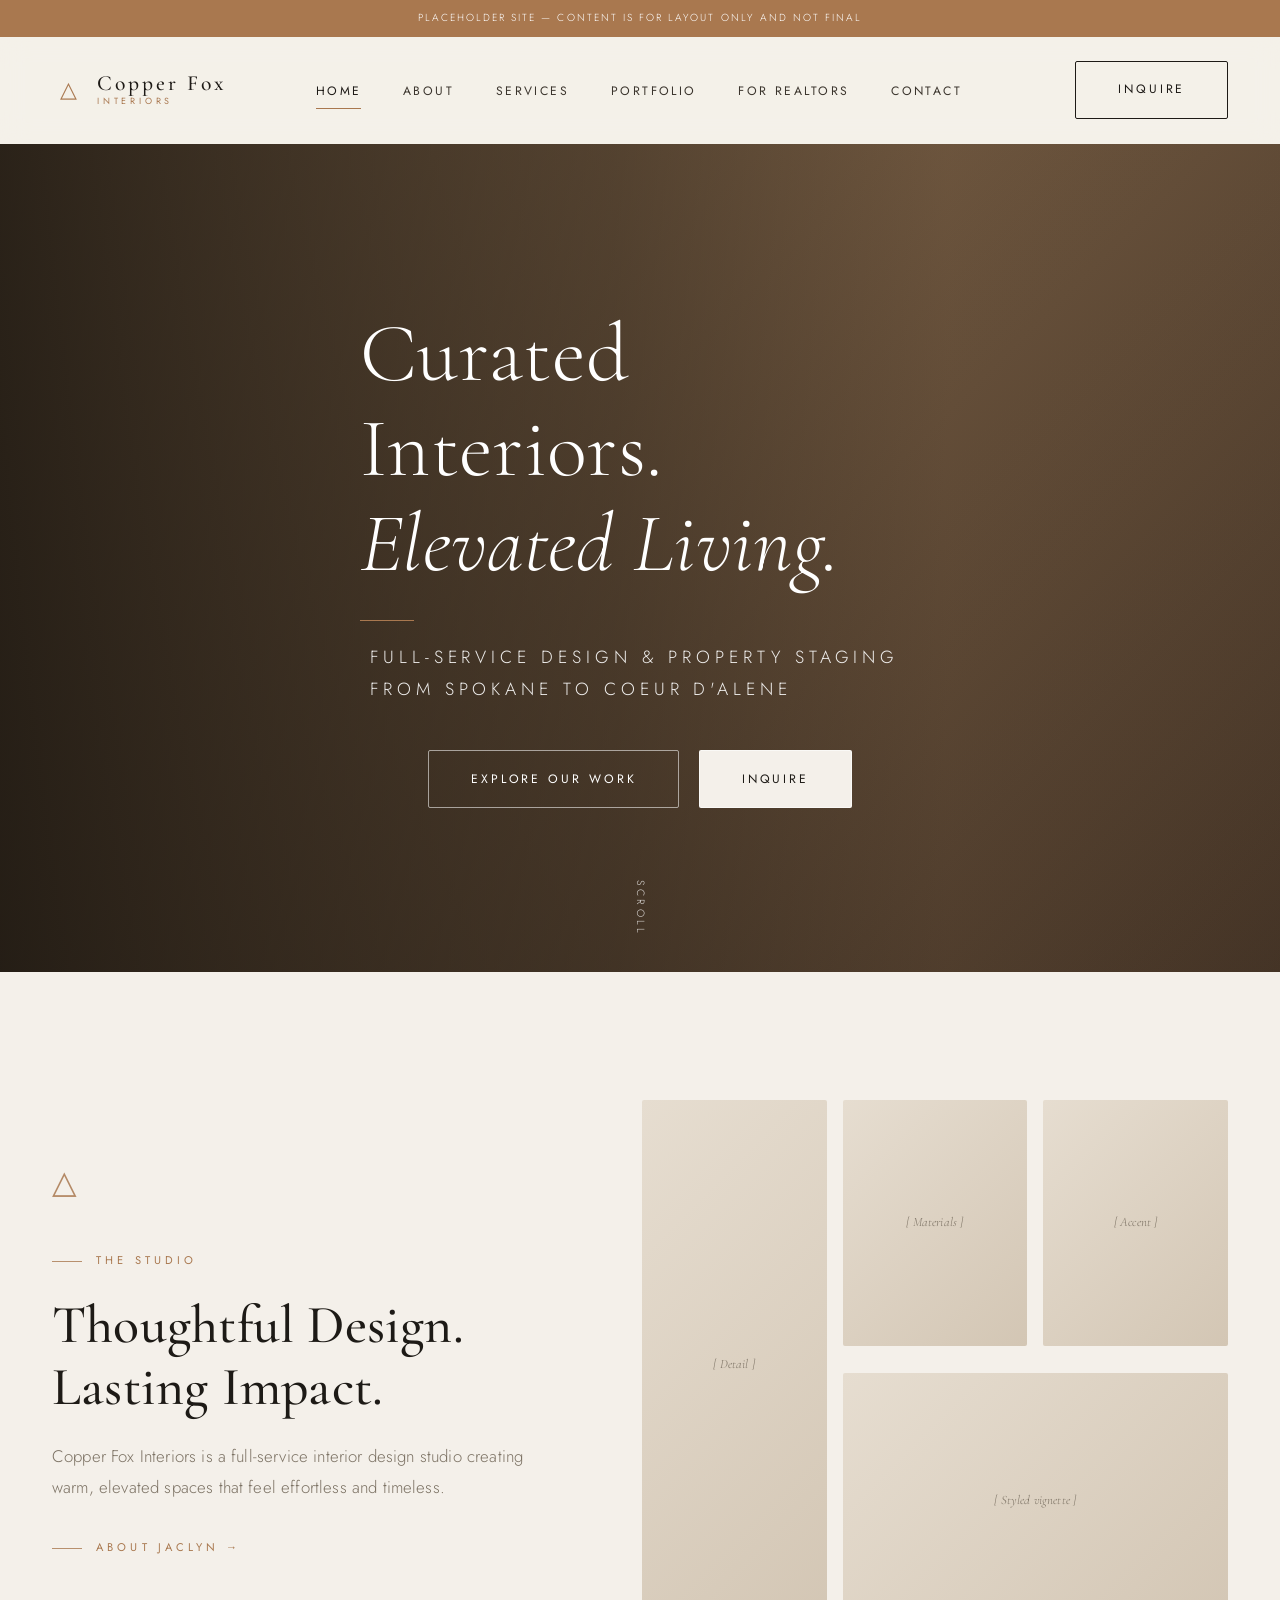
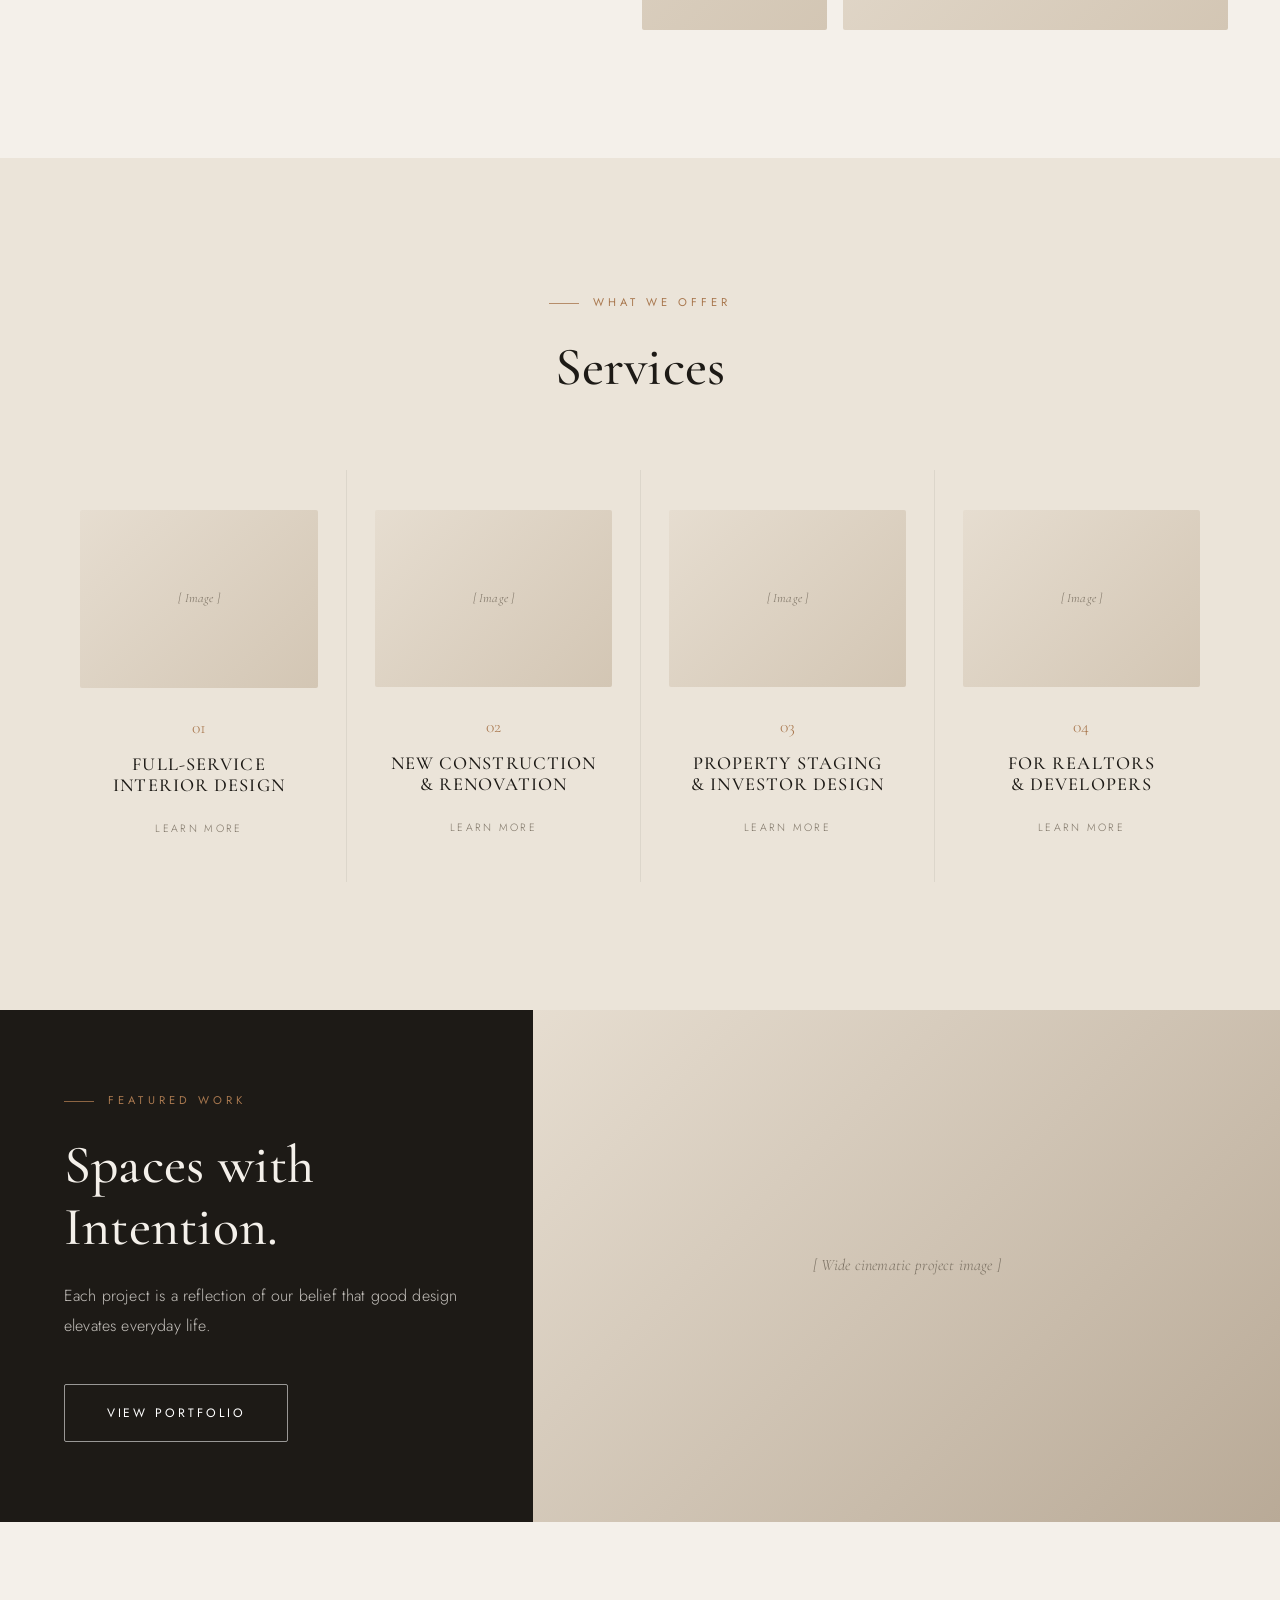
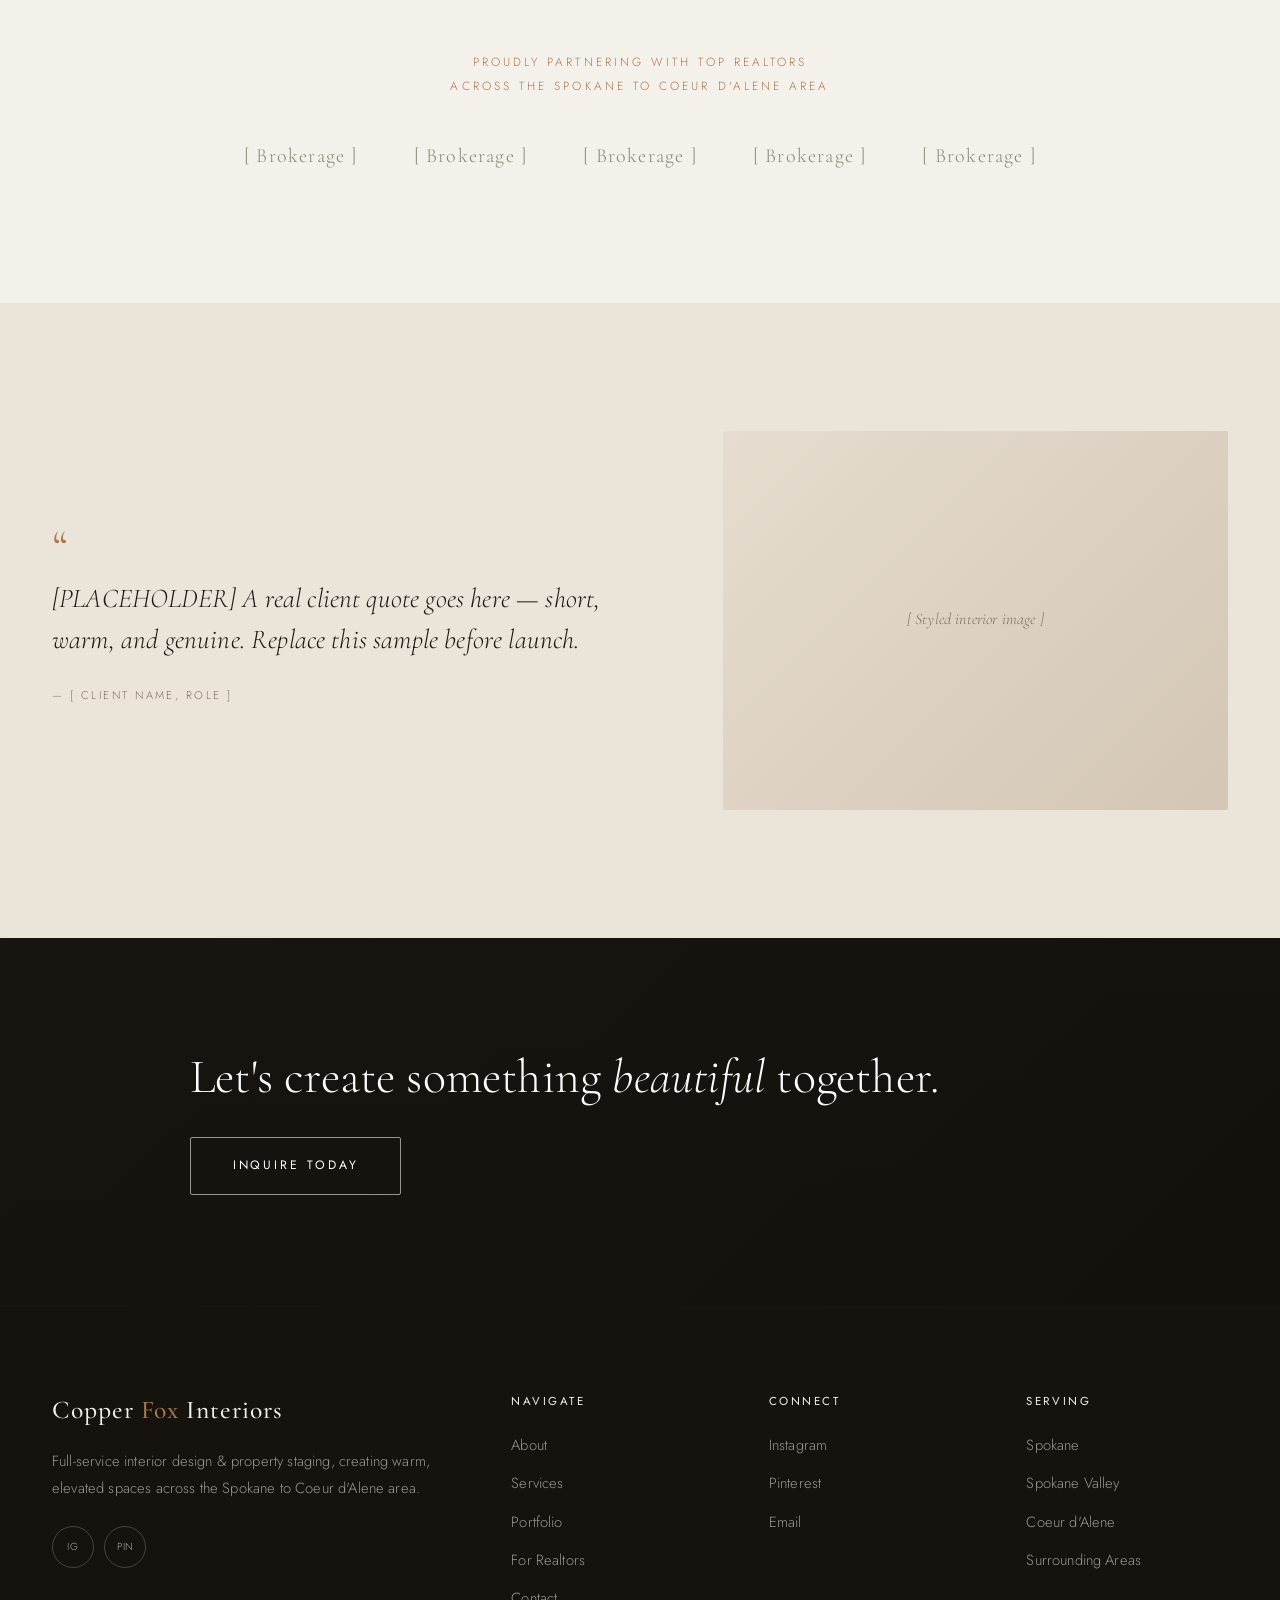
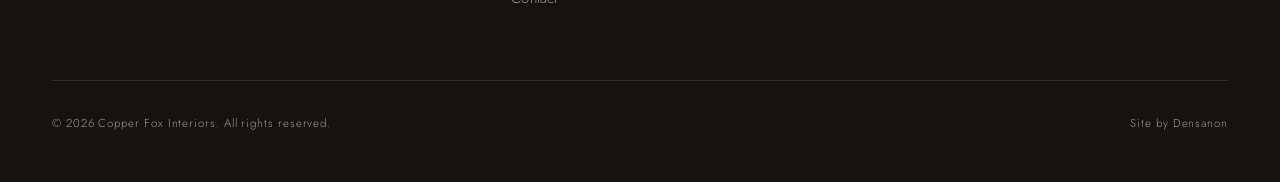
==== commit f709dbc8: "Shift palette to soft-black + cream contrast; service area = Spokane–CdA Client feedback: keep the w" ====
--- a/index.html
+++ b/index.html
@@ -4,11 +4,11 @@
   <meta charset="UTF-8">
   <meta name="viewport" content="width=device-width, initial-scale=1.0">
   <title>Copper Fox Interiors — Curated Interiors, Elevated Living</title>
-  <meta name="description" content="Copper Fox Interiors is a full-service interior design and property staging studio serving the Pacific Northwest — Seattle, Bellevue, Portland, and surrounding areas.">
+  <meta name="description" content="Copper Fox Interiors is a full-service interior design and property staging studio serving the Spokane to Coeur d'Alene area and surrounding communities.">
   <meta name="robots" content="index, follow">
   <link rel="canonical" href="https://copperfoxinteriors.co/">
   <meta property="og:title" content="Copper Fox Interiors — Curated Interiors, Elevated Living">
-  <meta property="og:description" content="Full-service interior design & property staging in the Pacific Northwest.">
+  <meta property="og:description" content="Full-service interior design & property staging in the Spokane to Coeur d'Alene area.">
   <meta property="og:type" content="website">
   <meta property="og:url" content="https://copperfoxinteriors.co/">
   <meta property="og:image" content="https://copperfoxinteriors.co/site/images/og-image.jpg">
@@ -30,9 +30,9 @@
     "@type": "InteriorDesignBusiness",
     "name": "Copper Fox Interiors",
     "url": "https://copperfoxinteriors.co",
-    "description": "Full-service interior design and property staging studio serving the Pacific Northwest.",
+    "description": "Full-service interior design and property staging studio serving the Spokane to Coeur d'Alene area.",
     "telephone": "+1-000-000-0000",
-    "areaServed": ["Seattle, WA", "Bellevue, WA", "Portland, OR"],
+    "areaServed": ["Spokane, WA", "Spokane Valley, WA", "Coeur d'Alene, ID", "Post Falls, ID"],
     "address": { "@type": "PostalAddress", "addressRegion": "WA", "addressCountry": "US" },
     "priceRange": "$$$"
   }
@@ -75,7 +75,7 @@
       <div class="hero-content">
         <h1>Curated Interiors.<br><em>Elevated Living.</em></h1>
         <div class="hero-rule"></div>
-        <p class="hero-sub">Full-Service Design &amp; Property Staging in the PNW</p>
+        <p class="hero-sub">Full-Service Design &amp; Property Staging from Spokane to Coeur d'Alene</p>
         <div class="hero-actions">
           <a href="portfolio.html" class="btn btn-ghost">Explore Our Work</a>
           <a href="contact.html" class="btn btn-light">Inquire</a>
@@ -157,7 +157,7 @@
     <div class="container reveal">
       <!-- NOTE: confirm these partnerships are real and clear logo usage before launch.
            Logo files go in site/images/ as partner-*.svg (see ASSETS.md). -->
-      <p class="partners-head">Proudly partnering with top realtors<br>across the Pacific Northwest</p>
+      <p class="partners-head">Proudly partnering with top realtors<br>across the Spokane to Coeur d'Alene area</p>
       <div class="partners-logos">
         <span class="logo-item">[ Brokerage ]</span>
         <span class="logo-item">[ Brokerage ]</span>
@@ -194,7 +194,7 @@
       <div class="footer-grid cols-4">
         <div class="footer-col footer-about">
           <h4>Copper <span>Fox</span> Interiors</h4>
-          <p>Full-service interior design &amp; property staging, creating warm, elevated spaces across the Pacific Northwest.</p>
+          <p>Full-service interior design &amp; property staging, creating warm, elevated spaces across the Spokane to Coeur d'Alene area.</p>
           <div class="footer-social">
             <a href="#" aria-label="Instagram">IG</a>
             <a href="#" aria-label="Pinterest">PIN</a>
@@ -221,9 +221,9 @@
         <div class="footer-col">
           <h4>Serving</h4>
           <ul>
-            <li>Seattle</li>
-            <li>Bellevue</li>
-            <li>Portland</li>
+            <li>Spokane</li>
+            <li>Spokane Valley</li>
+            <li>Coeur d'Alene</li>
             <li>Surrounding Areas</li>
           </ul>
         </div>
--- a/css/styles.css
+++ b/css/styles.css
@@ -8,13 +8,13 @@
    ============================================ */
 
 :root {
-  /* Warm neutrals — the only palette */
-  --ivory:       #f1ebe5;   /* page */
-  --ivory-deep:  #e8e0d4;   /* alternating sections */
-  --bone:        #faf6f0;   /* cards, raised panels (near-white) */
-  --soft-black:  #2a2118;   /* headlines (warm near-black) */
-  --espresso:    #2a1b0d;   /* deep warm brown — footer & dark surfaces */
-  --mocha:       #5f4a35;   /* warm mid-brown — featured panel */
+  /* Warm neutrals + soft-black contrast (deep & moody, not chocolatey) */
+  --ivory:       #f4f0ea;   /* page — warm white/cream */
+  --ivory-deep:  #ebe4d9;   /* alternating sections */
+  --bone:        #fdfbf7;   /* cards, raised panels (near-white) */
+  --soft-black:  #1d1a16;   /* deep warm soft-black — headlines + dark surfaces */
+  --espresso:    #16130f;   /* deepest soft-black — footer */
+  --mocha:       #5f4a35;   /* warm mid-brown — accents only (not panels) */
   --charcoal:    #3b352d;   /* body text, strong */
   --taupe:       #a89a87;   /* mushroom taupe — secondary */
   --warm-gray:   #7c7264;   /* muted supporting text */
@@ -406,7 +406,7 @@
 }
 .hero-bg { position: absolute; inset: 0; width: 100%; height: 100%; object-fit: cover; z-index: 0; }
 .hero-scrim-layer { position: absolute; inset: 0; z-index: 1;
-  background: linear-gradient(90deg, rgba(36,24,12,0.78) 0%, rgba(36,24,12,0.34) 46%, rgba(36,24,12,0.05) 72%); }
+  background: linear-gradient(90deg, rgba(18,15,11,0.82) 0%, rgba(18,15,11,0.42) 48%, rgba(18,15,11,0.10) 74%); }
 .hero .container { max-width: var(--maxw); }
 .hero-content { max-width: 560px; }
 .hero-content h1 { margin-bottom: 1.5rem; }
@@ -445,7 +445,7 @@
 
 /* --- Featured: dark split panel + wide image --- */
 .featured { display: grid; grid-template-columns: 1fr 1.4fr; min-height: 460px; }
-.featured .panel { background: var(--mocha); color: rgba(245,241,234,0.82); padding: 5rem 4rem; display: flex; flex-direction: column; justify-content: center; }
+.featured .panel { background: var(--soft-black); color: rgba(244,240,234,0.78); padding: 5rem 4rem; display: flex; flex-direction: column; justify-content: center; }
 .featured .panel .eyebrow { color: var(--copper); }
 .featured .panel h2 { color: var(--ivory); margin-bottom: 1.5rem; }
 .featured .panel .btn { align-self: flex-start; margin-top: 1.75rem; }
@@ -470,8 +470,8 @@
 .footer-cta {
   position: relative; text-align: center; padding: 7rem 2rem; color: #fff;
   background:
-    linear-gradient(rgba(60,38,18,0.42), rgba(42,27,13,0.58)),
-    linear-gradient(135deg, #a9784f 0%, #5e4327 100%);
+    linear-gradient(rgba(20,17,13,0.58), rgba(20,17,13,0.66)),
+    linear-gradient(135deg, #2a2620 0%, #16130f 100%);
   background-size: cover; background-position: center;
 }
 .footer-cta-inner { max-width: 900px; margin: 0 auto; display: flex; align-items: center; justify-content: space-between; gap: 2rem; flex-wrap: wrap; }
@@ -518,4 +518,6 @@
 
 /* Footer CTA real photo layer */
 .footer-cta .footer-cta-bg { position: absolute; inset: 0; width: 100%; height: 100%; object-fit: cover; z-index: 0; }
+.footer-cta::after { content: ""; position: absolute; inset: 0; z-index: 1;
+  background: linear-gradient(rgba(20,17,13,0.52), rgba(20,17,13,0.64)); }
 .footer-cta-inner { position: relative; z-index: 2; }
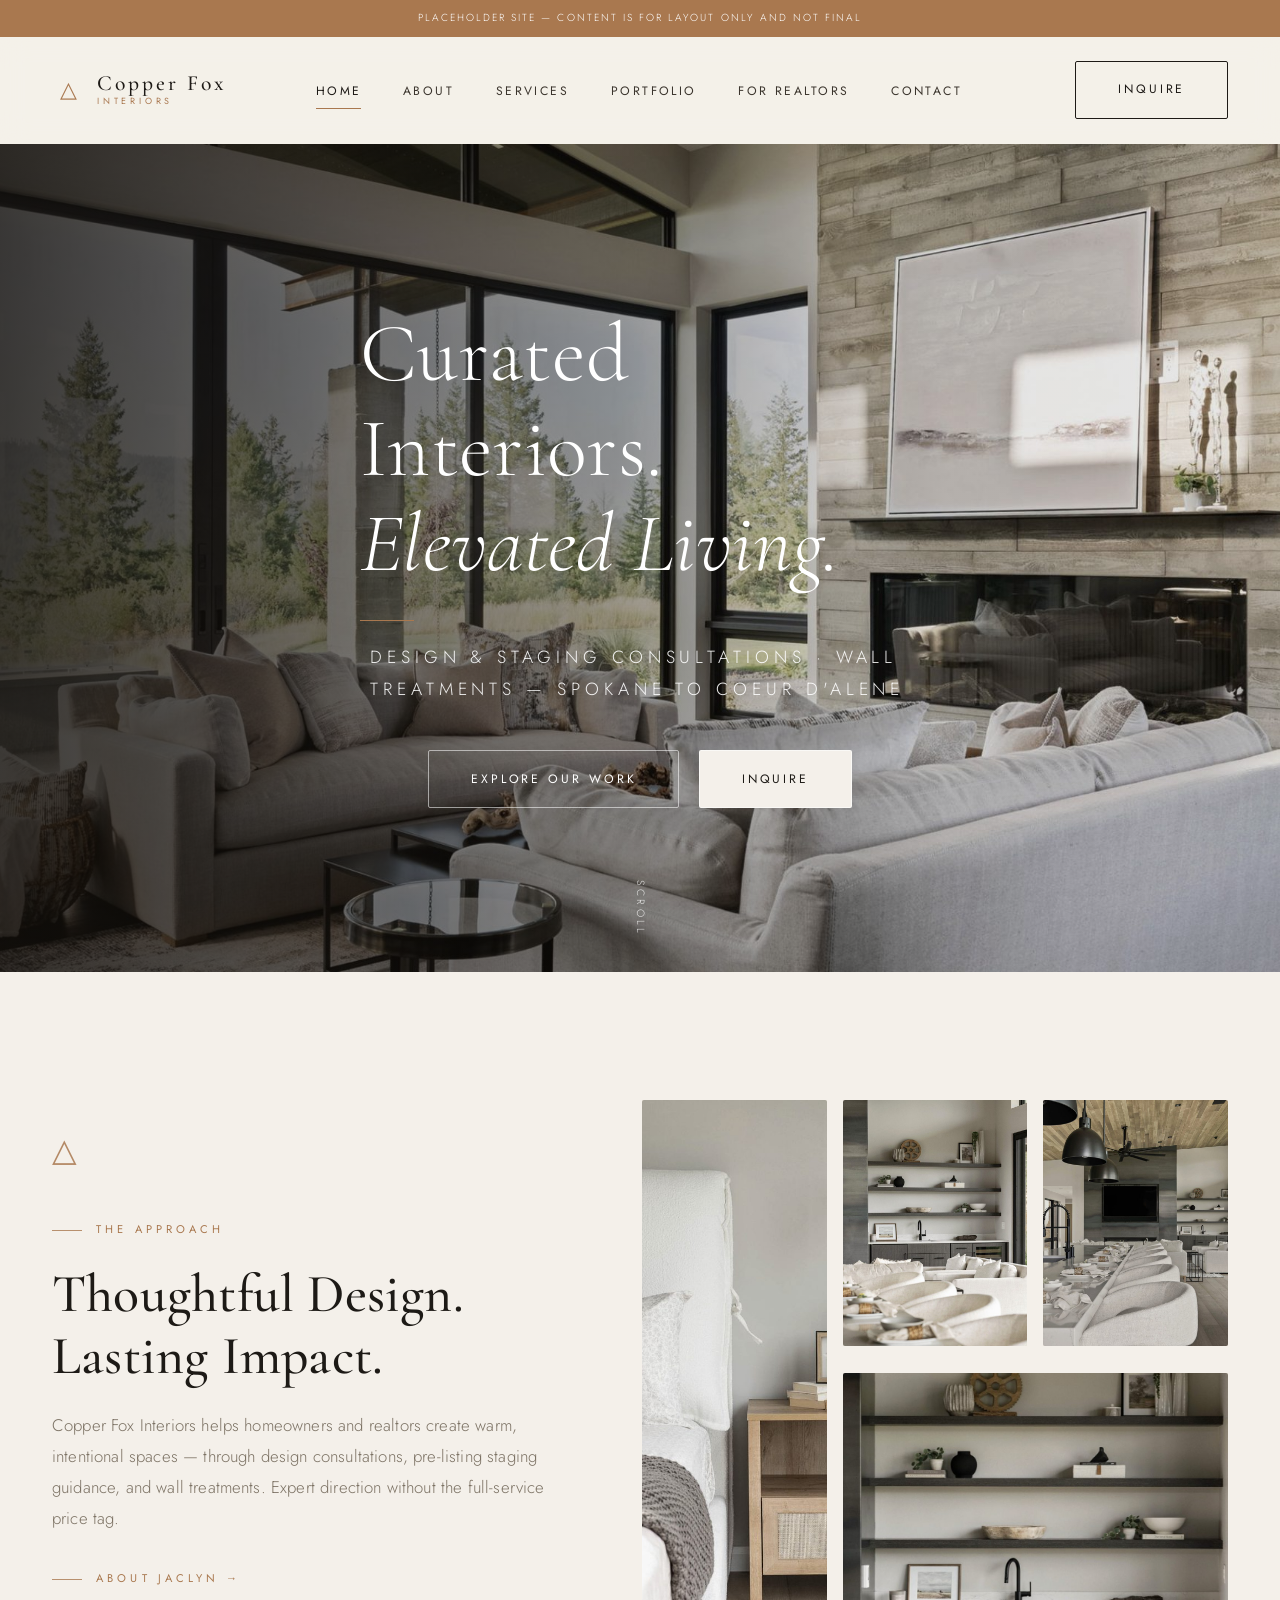
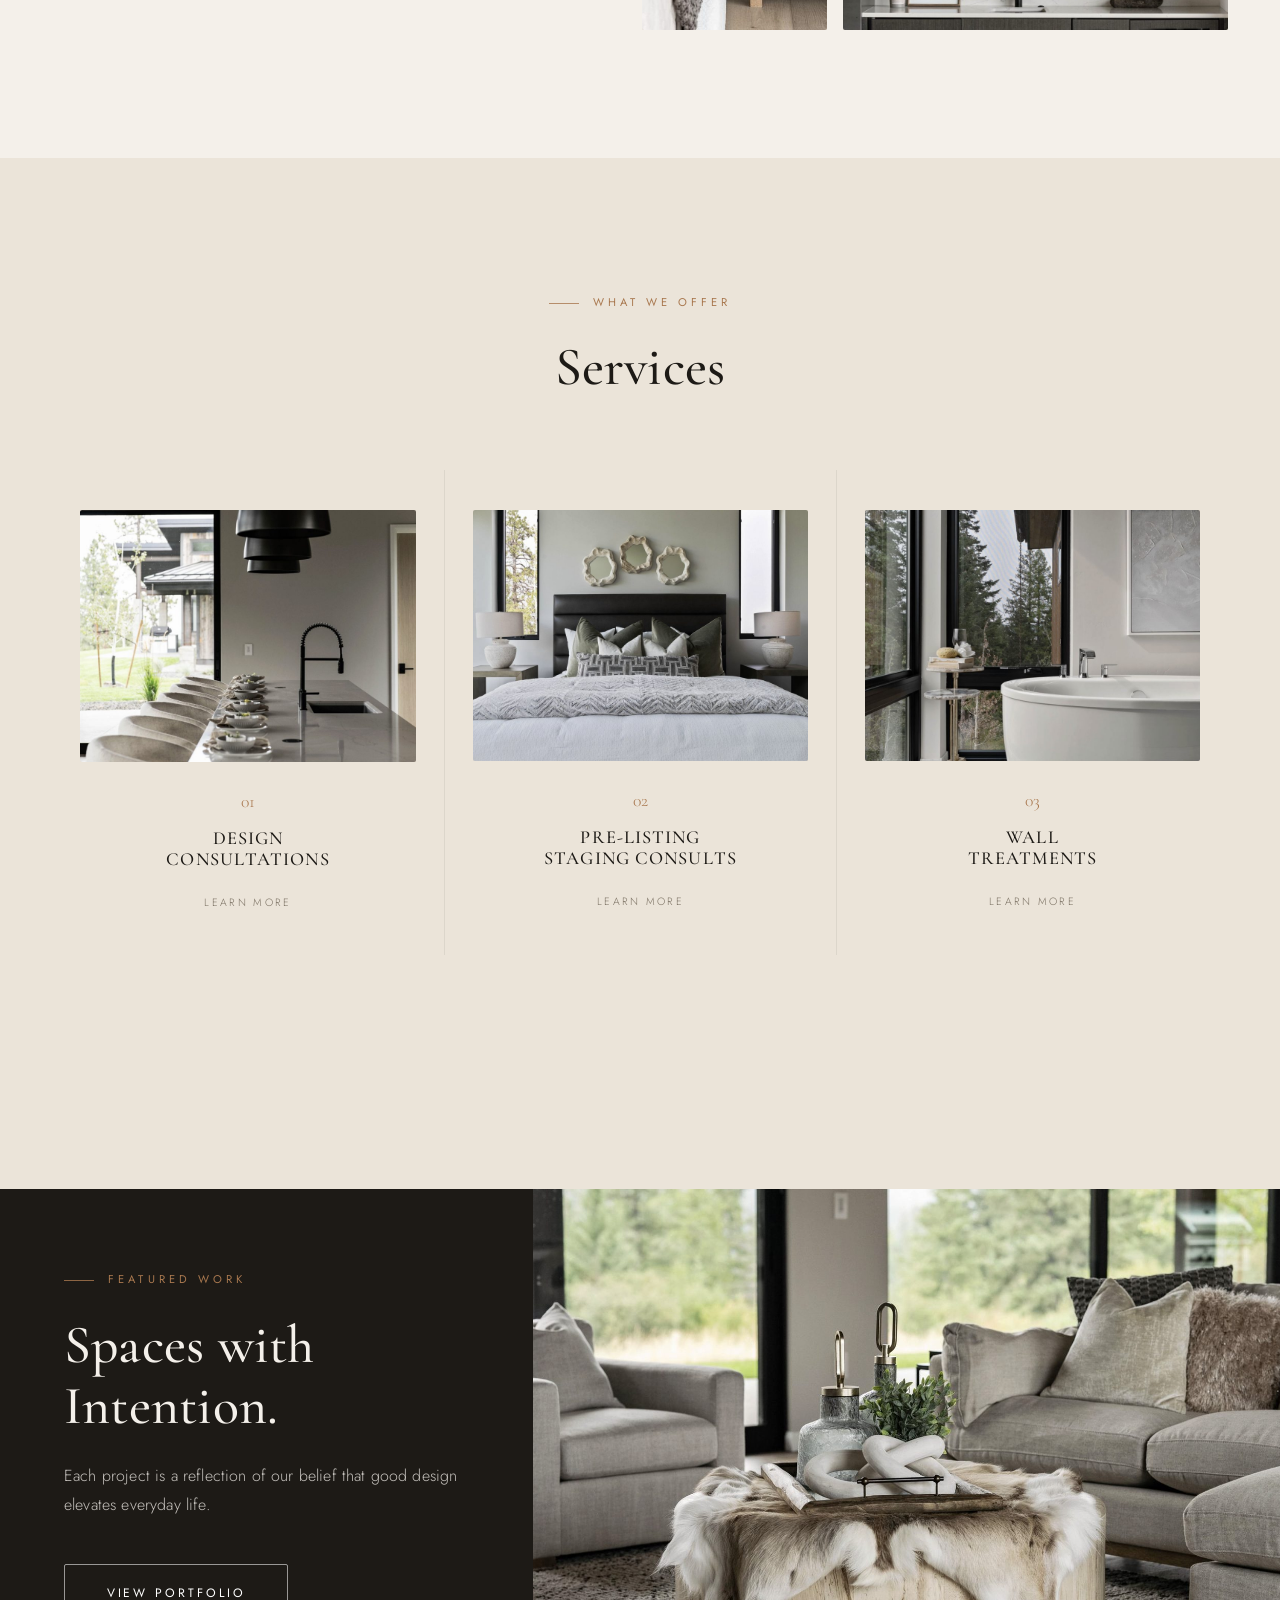
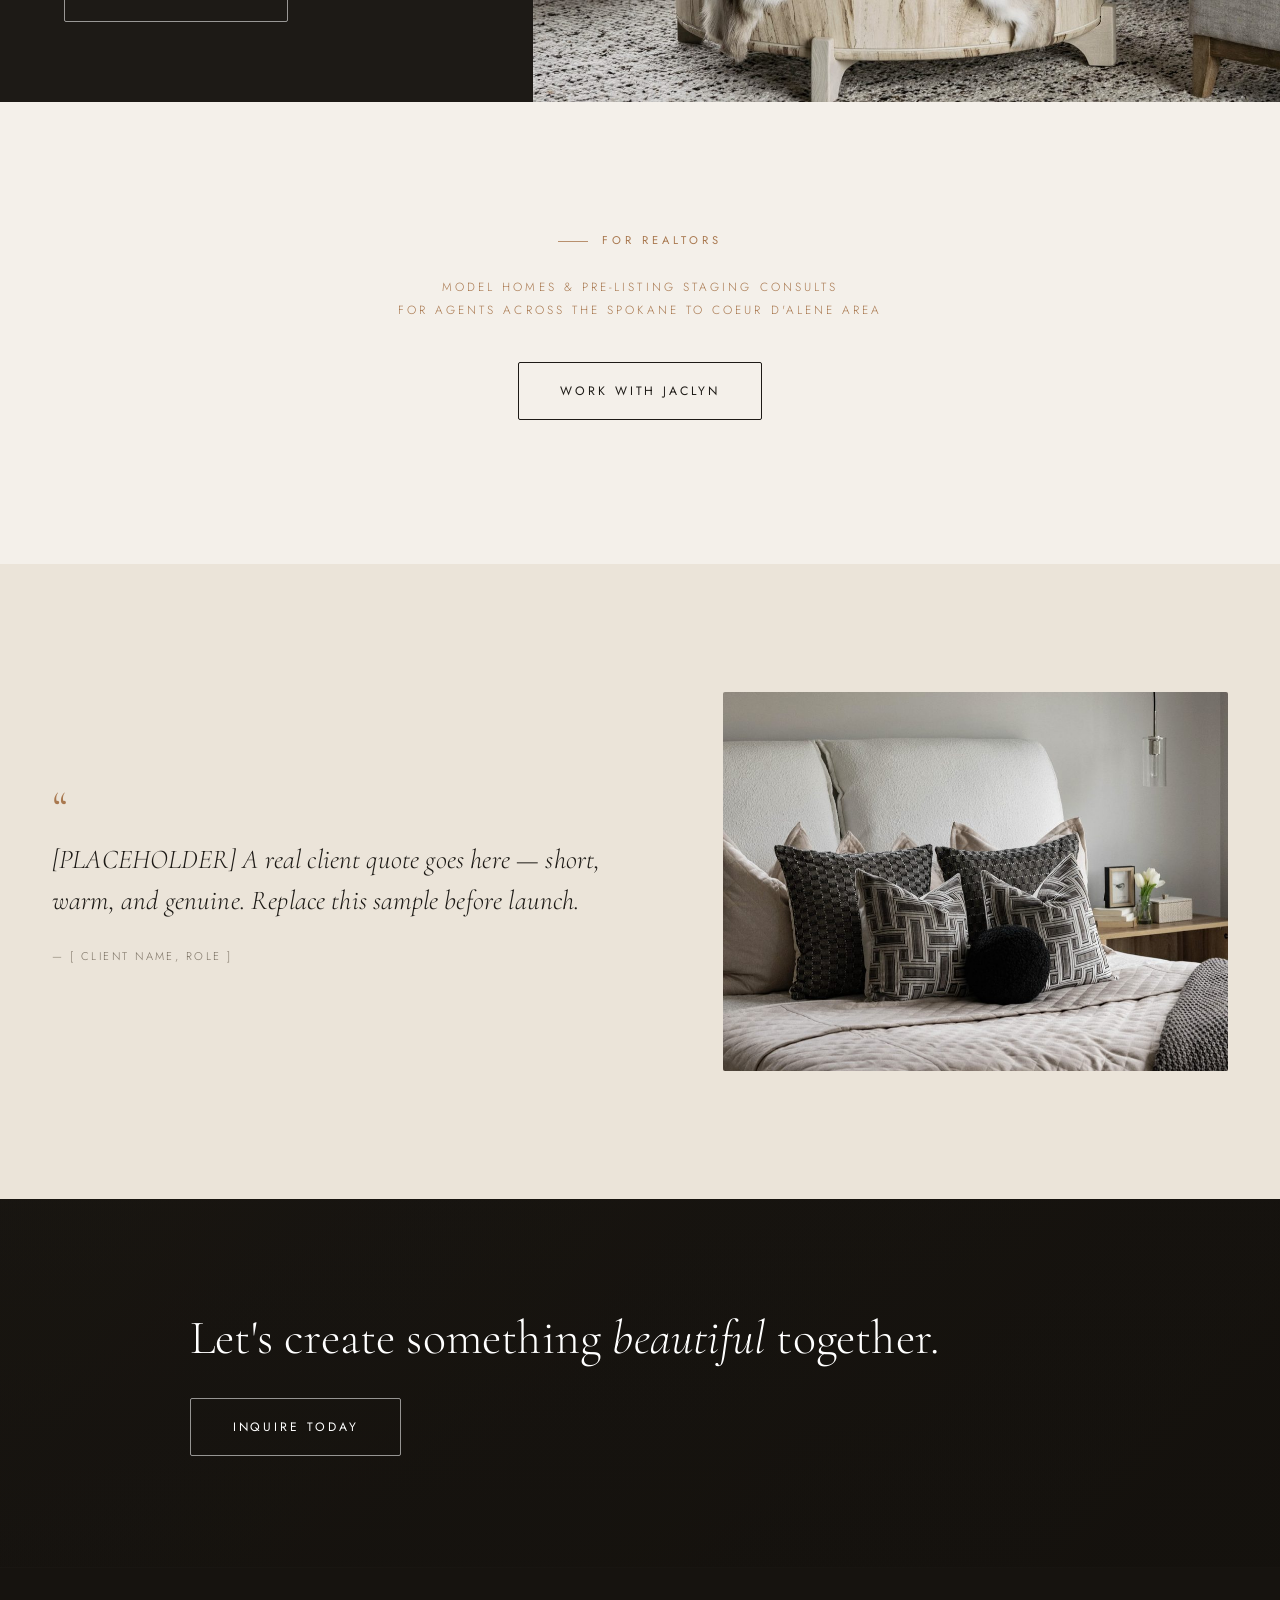
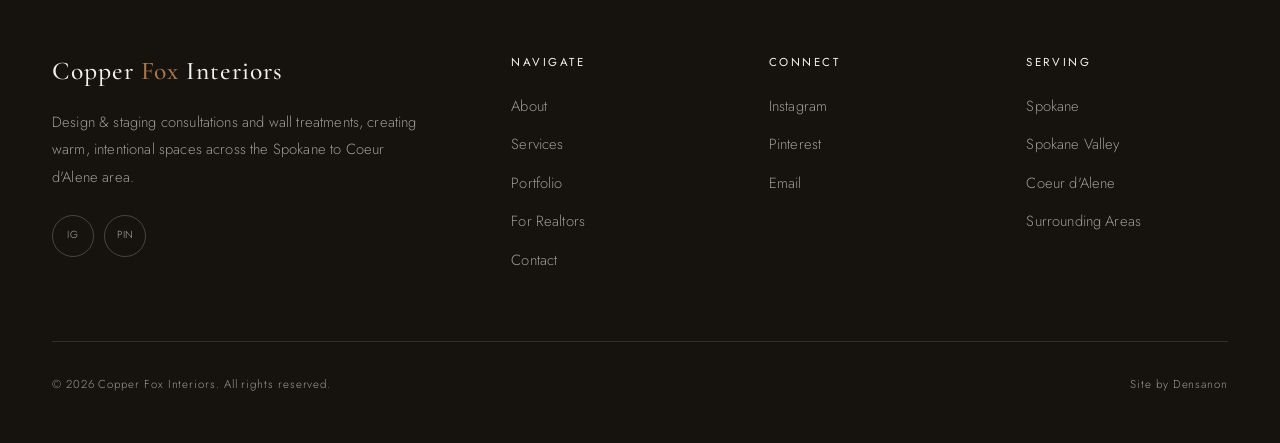
==== commit f1dd3bf0: "Reposition as consult-focused studio, simplify, drop full-service framing Client clarified she is no" ====
--- a/index.html
+++ b/index.html
@@ -4,11 +4,11 @@
   <meta charset="UTF-8">
   <meta name="viewport" content="width=device-width, initial-scale=1.0">
   <title>Copper Fox Interiors — Curated Interiors, Elevated Living</title>
-  <meta name="description" content="Copper Fox Interiors is a full-service interior design and property staging studio serving the Spokane to Coeur d'Alene area and surrounding communities.">
+  <meta name="description" content="Copper Fox Interiors offers design consultations, pre-listing occupied staging consultations, and wall treatments for homeowners and realtors across the Spokane to Coeur d'Alene area.">
   <meta name="robots" content="index, follow">
   <link rel="canonical" href="https://copperfoxinteriors.co/">
   <meta property="og:title" content="Copper Fox Interiors — Curated Interiors, Elevated Living">
-  <meta property="og:description" content="Full-service interior design & property staging in the Spokane to Coeur d'Alene area.">
+  <meta property="og:description" content="Design & staging consultations and wall treatments in the Spokane to Coeur d'Alene area.">
   <meta property="og:type" content="website">
   <meta property="og:url" content="https://copperfoxinteriors.co/">
   <meta property="og:image" content="https://copperfoxinteriors.co/site/images/og-image.jpg">
@@ -23,15 +23,15 @@
   <link href="https://fonts.googleapis.com/css2?family=Cormorant+Garamond:ital,wght@0,400;0,500;0,600;1,400;1,500&family=Jost:wght@300;400;500&display=swap" rel="stylesheet">
   <link rel="stylesheet" href="css/styles.css">
 
-  <!-- TODO: confirm phone/address and complete this LocalBusiness schema -->
+  <!-- TODO: confirm address before launch -->
   <script type="application/ld+json">
   {
     "@context": "https://schema.org",
     "@type": "InteriorDesignBusiness",
     "name": "Copper Fox Interiors",
     "url": "https://copperfoxinteriors.co",
-    "description": "Full-service interior design and property staging studio serving the Spokane to Coeur d'Alene area.",
-    "telephone": "+1-000-000-0000",
+    "description": "Design consultations, pre-listing occupied staging consultations, and wall treatments for homeowners and realtors across the Spokane to Coeur d'Alene area.",
+    "telephone": "+1-208-819-3389",
     "areaServed": ["Spokane, WA", "Spokane Valley, WA", "Coeur d'Alene, ID", "Post Falls, ID"],
     "address": { "@type": "PostalAddress", "addressRegion": "WA", "addressCountry": "US" },
     "priceRange": "$$$"
@@ -75,7 +75,7 @@
       <div class="hero-content">
         <h1>Curated Interiors.<br><em>Elevated Living.</em></h1>
         <div class="hero-rule"></div>
-        <p class="hero-sub">Full-Service Design &amp; Property Staging from Spokane to Coeur d'Alene</p>
+        <p class="hero-sub">Design &amp; Staging Consultations · Wall Treatments — Spokane to Coeur d'Alene</p>
         <div class="hero-actions">
           <a href="portfolio.html" class="btn btn-ghost">Explore Our Work</a>
           <a href="contact.html" class="btn btn-light">Inquire</a>
@@ -90,10 +90,11 @@
     <div class="container statement reveal">
       <div>
         <div class="fox-watermark" aria-hidden="true">&#9651;</div>
-        <span class="eyebrow">The Studio</span>
+        <span class="eyebrow">The Approach</span>
         <h2 style="margin-bottom:1.5rem;">Thoughtful Design.<br>Lasting Impact.</h2>
-        <p style="color:var(--warm-gray); font-size:1.05rem;">Copper Fox Interiors is a full-service interior design
-          studio creating warm, elevated spaces that feel effortless and timeless.</p>
+        <p style="color:var(--warm-gray); font-size:1.05rem;">Copper Fox Interiors helps homeowners and realtors
+          create warm, intentional spaces — through design consultations, pre-listing staging guidance, and
+          wall treatments. Expert direction without the full-service price tag.</p>
         <p style="margin-top:1.75rem;"><a href="about.html" class="eyebrow" style="margin:0;">About Jaclyn &rarr;</a></p>
       </div>
       <div class="collage">
@@ -114,30 +115,26 @@
       </div>
       <div class="services-row reveal">
         <div class="service-cell">
-          <div class="thumb"><img class="img-cover" src="site/images/service-interior-design.jpg" alt="Full-Service Interior Design" data-fallback><span>[ Image ]</span></div>
+          <div class="thumb"><img class="img-cover" src="site/images/service-interior-design.jpg" alt="Design consultation" data-fallback><span>[ Image ]</span></div>
           <span class="num">01</span>
-          <h3>Full-Service<br>Interior Design</h3>
-          <a href="services.html" class="learn">Learn More</a>
+          <h3>Design<br>Consultations</h3>
+          <a href="services.html#design-consults" class="learn">Learn More</a>
         </div>
         <div class="service-cell">
-          <div class="thumb"><img class="img-cover" src="site/images/service-new-construction.jpg" alt="New Construction &amp; Renovation" data-fallback><span>[ Image ]</span></div>
+          <div class="thumb"><img class="img-cover" src="site/images/service-staging.jpg" alt="Pre-listing occupied staging consultation" data-fallback><span>[ Image ]</span></div>
           <span class="num">02</span>
-          <h3>New Construction<br>&amp; Renovation</h3>
-          <a href="services.html" class="learn">Learn More</a>
+          <h3>Pre-Listing<br>Staging Consults</h3>
+          <a href="services.html#staging-consults" class="learn">Learn More</a>
         </div>
         <div class="service-cell">
-          <div class="thumb"><img class="img-cover" src="site/images/service-staging.jpg" alt="Property Staging &amp; Investor Design" data-fallback><span>[ Image ]</span></div>
+          <div class="thumb"><img class="img-cover" src="site/images/service-new-construction.jpg" alt="Wall treatments" data-fallback><span>[ Image ]</span></div>
           <span class="num">03</span>
-          <h3>Property Staging<br>&amp; Investor Design</h3>
-          <a href="services.html" class="learn">Learn More</a>
-        </div>
-        <div class="service-cell">
-          <div class="thumb"><img class="img-cover" src="site/images/service-realtors.jpg" alt="For Realtors &amp; Developers" data-fallback><span>[ Image ]</span></div>
-          <span class="num">04</span>
-          <h3>For Realtors<br>&amp; Developers</h3>
-          <a href="for-realtors.html" class="learn">Learn More</a>
-        </div>
-      </div>
+          <h3>Wall<br>Treatments</h3>
+          <a href="services.html#wall-treatments" class="learn">Learn More</a>
+        </div>
+      </div>
+      <p class="services-note reveal">Need more? Jaclyn works with a trusted network of vendors and partners for
+        full staging installs, wallpapering, and other branches of design. <a href="contact.html">Ask about a referral &rarr;</a></p>
     </div>
   </section>
 
@@ -152,19 +149,12 @@
     <div class="media"><img class="img-cover" src="site/images/featured-spaces.jpg" alt="Featured interior project" data-fallback><span>[ Wide cinematic project image ]</span></div>
   </section>
 
-  <!-- ===== Partners (realtors) ===== -->
+  <!-- ===== Realtor invite ===== -->
   <section class="section partners">
     <div class="container reveal">
-      <!-- NOTE: confirm these partnerships are real and clear logo usage before launch.
-           Logo files go in site/images/ as partner-*.svg (see ASSETS.md). -->
-      <p class="partners-head">Proudly partnering with top realtors<br>across the Spokane to Coeur d'Alene area</p>
-      <div class="partners-logos">
-        <span class="logo-item">[ Brokerage ]</span>
-        <span class="logo-item">[ Brokerage ]</span>
-        <span class="logo-item">[ Brokerage ]</span>
-        <span class="logo-item">[ Brokerage ]</span>
-        <span class="logo-item">[ Brokerage ]</span>
-      </div>
+      <span class="eyebrow" style="display:block; text-align:center;">For Realtors</span>
+      <p class="partners-head">Model homes &amp; pre-listing staging consults<br>for agents across the Spokane to Coeur d'Alene area</p>
+      <p style="text-align:center; margin-top:1.75rem;"><a href="for-realtors.html" class="btn btn-outline">Work With Jaclyn</a></p>
     </div>
   </section>
 
@@ -194,7 +184,7 @@
       <div class="footer-grid cols-4">
         <div class="footer-col footer-about">
           <h4>Copper <span>Fox</span> Interiors</h4>
-          <p>Full-service interior design &amp; property staging, creating warm, elevated spaces across the Spokane to Coeur d'Alene area.</p>
+          <p>Design &amp; staging consultations and wall treatments, creating warm, intentional spaces across the Spokane to Coeur d'Alene area.</p>
           <div class="footer-social">
             <a href="#" aria-label="Instagram">IG</a>
             <a href="#" aria-label="Pinterest">PIN</a>
@@ -215,7 +205,7 @@
           <ul>
             <li><a href="#">Instagram</a></li>
             <li><a href="#">Pinterest</a></li>
-            <li><a href="mailto:hello@copperfoxinteriors.co">Email</a></li>
+            <li><a href="mailto:copperfoxinteriors@yahoo.com">Email</a></li>
           </ul>
         </div>
         <div class="footer-col">
--- a/css/styles.css
+++ b/css/styles.css
@@ -427,8 +427,9 @@
 .collage .tile.wide { grid-column: span 2; aspect-ratio: 3 / 2; }
 .collage .tile img { width: 100%; height: 100%; object-fit: cover; }
 
-/* --- Numbered services row (4-up) --- */
-.services-row { display: grid; grid-template-columns: repeat(4, 1fr); }
+/* --- Numbered services row (3-up) --- */
+.services-row { display: grid; grid-template-columns: repeat(3, 1fr); }
+.services-note { text-align: center; max-width: 640px; margin: 3rem auto 0; color: var(--warm-gray); font-size: 0.98rem; }
 .service-cell { text-align: center; padding: 2.5rem 1.75rem; border-left: 1px solid var(--line-soft); }
 .service-cell:first-child { border-left: none; }
 .service-cell .thumb {
@@ -521,3 +522,8 @@
 .footer-cta::after { content: ""; position: absolute; inset: 0; z-index: 1;
   background: linear-gradient(rgba(20,17,13,0.52), rgba(20,17,13,0.64)); }
 .footer-cta-inner { position: relative; z-index: 2; }
+
+/* Contact form status message */
+.form-status { margin-top: 1.1rem; font-size: 0.92rem; min-height: 1.2em; }
+.form-status.success { color: var(--success); }
+.form-status.error { color: var(--error); }
